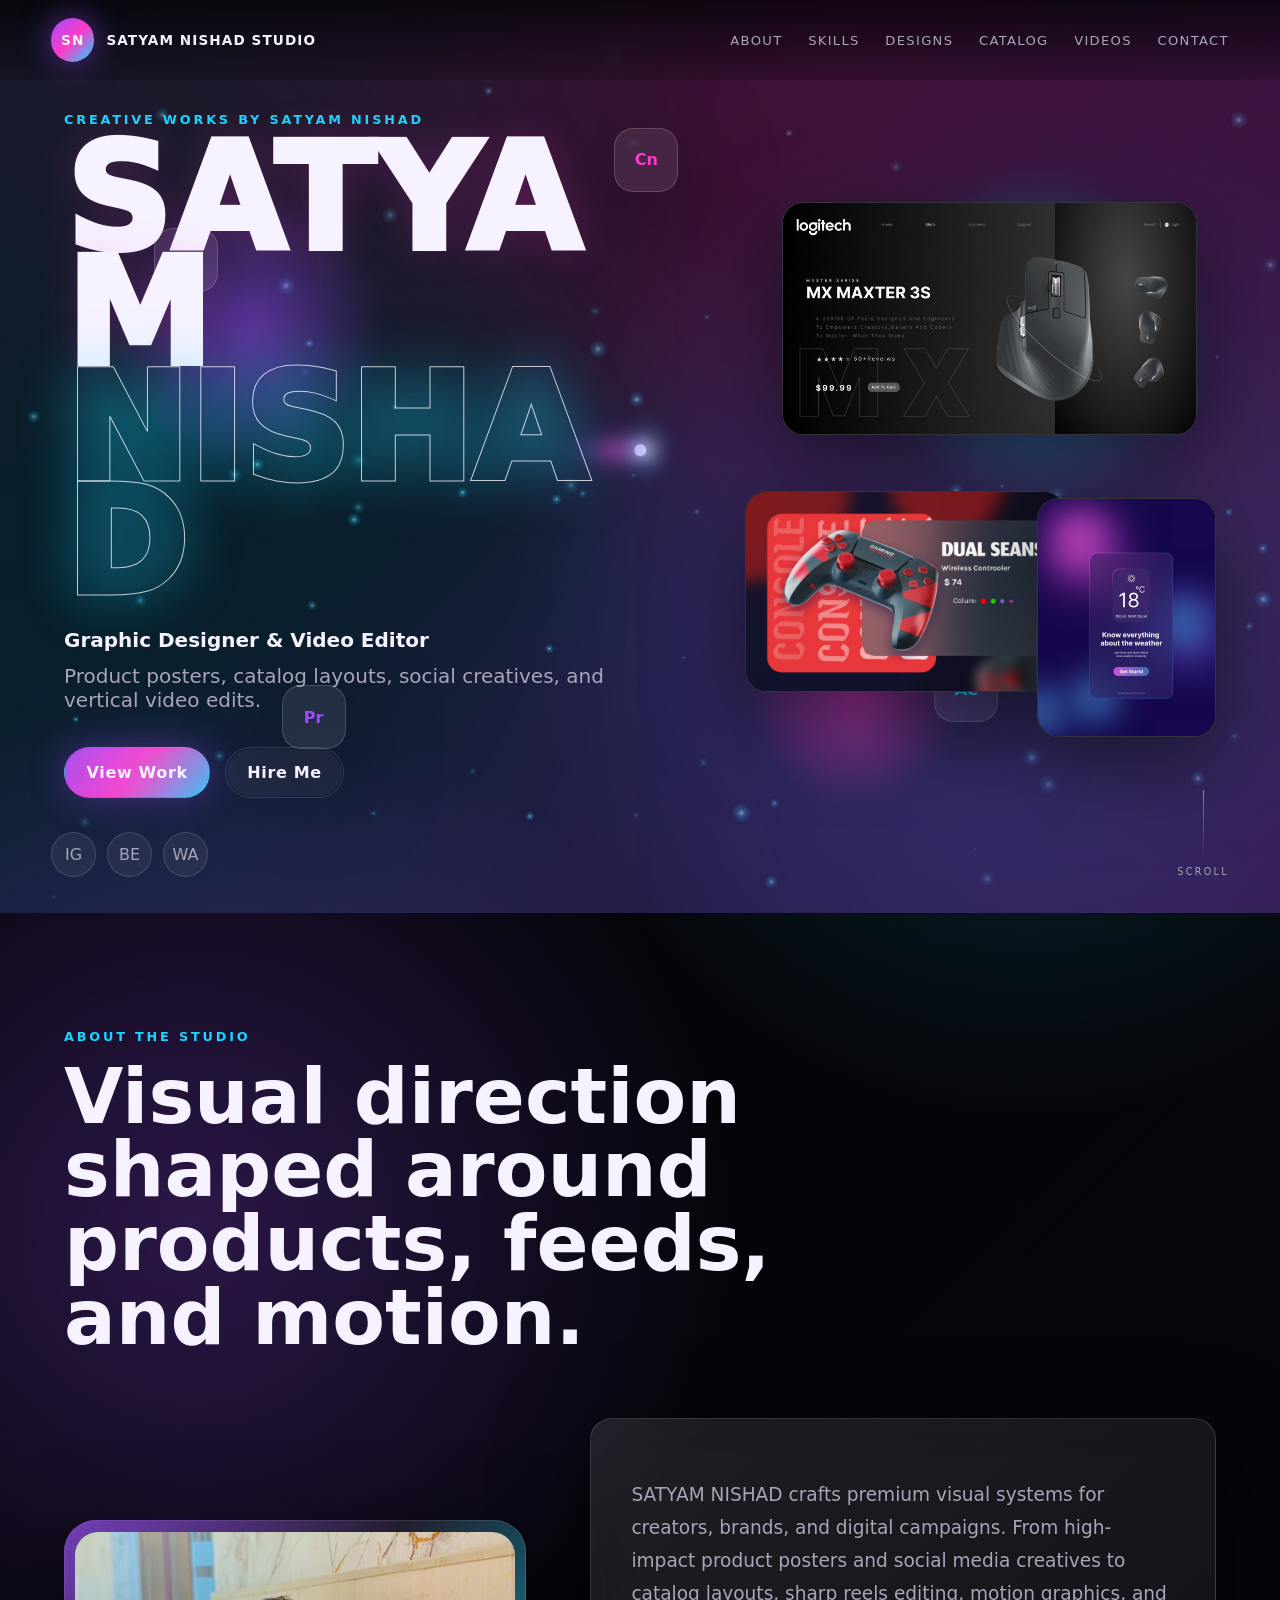
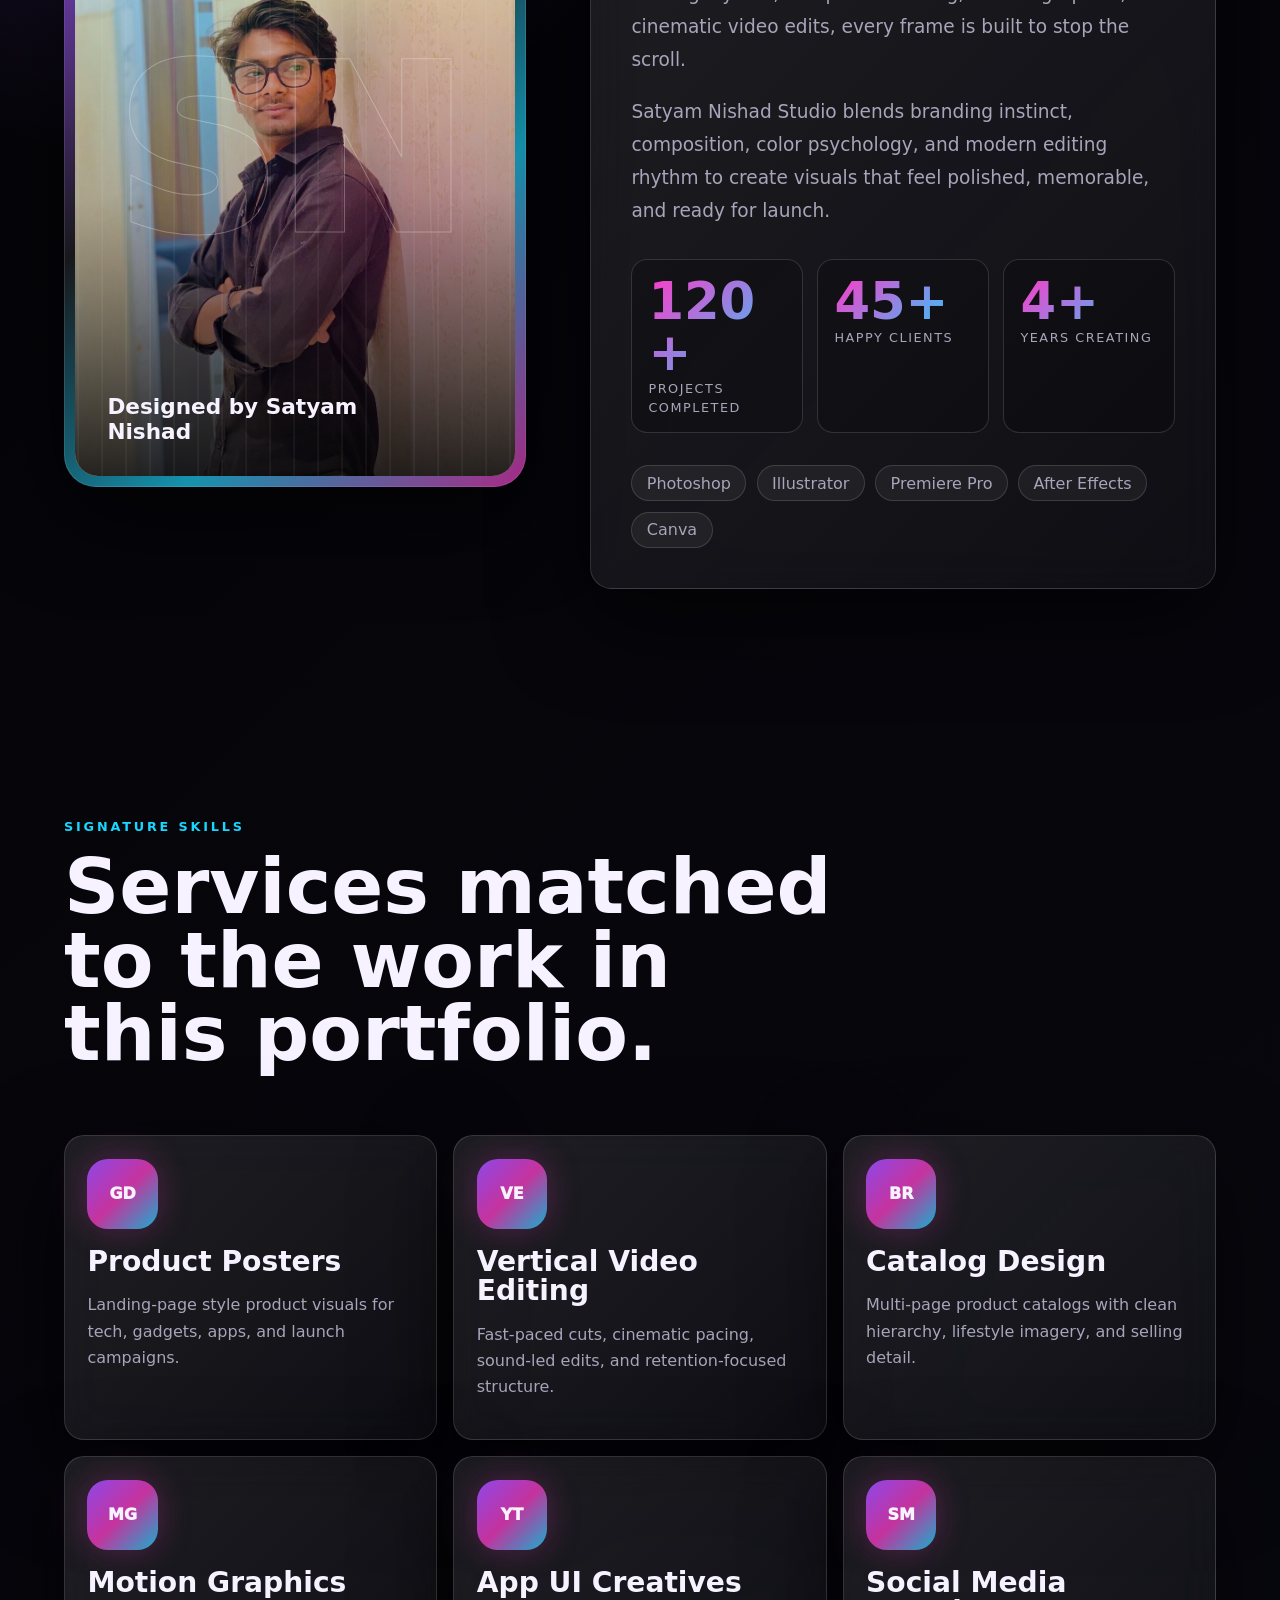
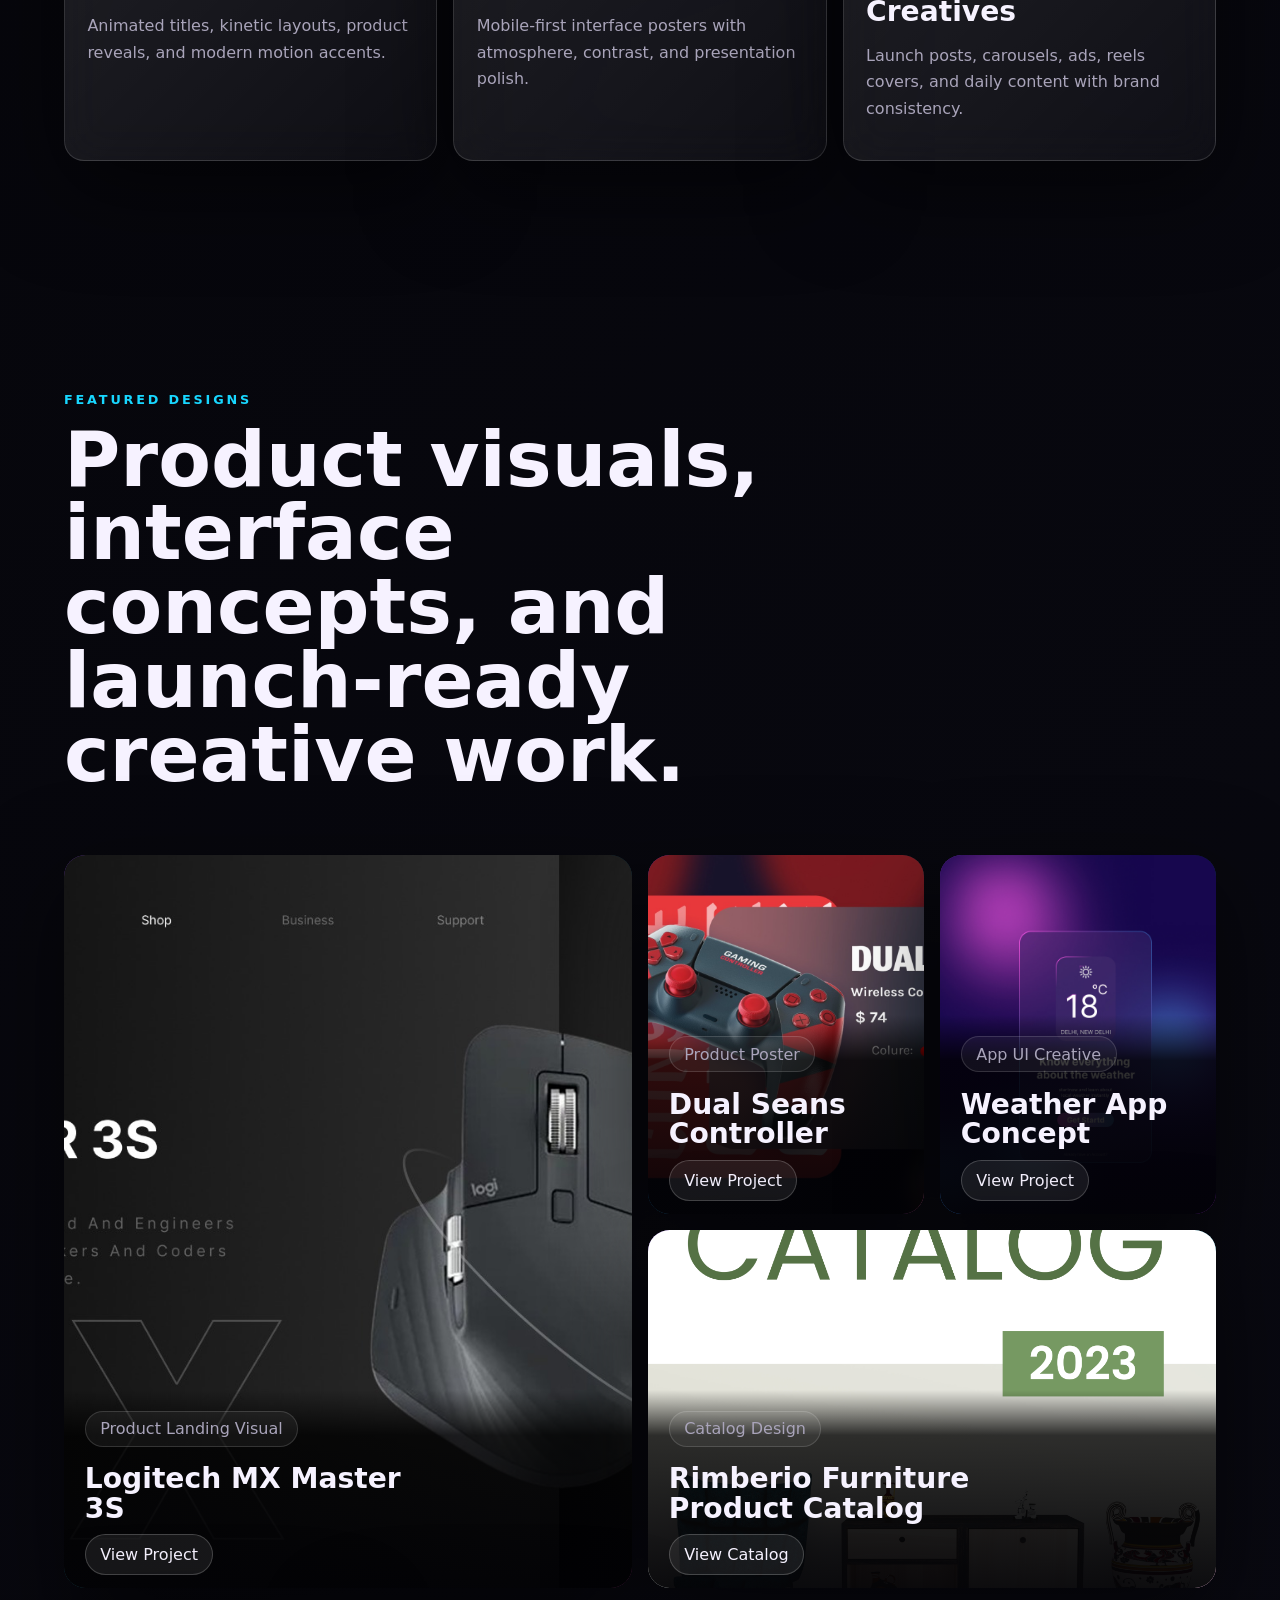
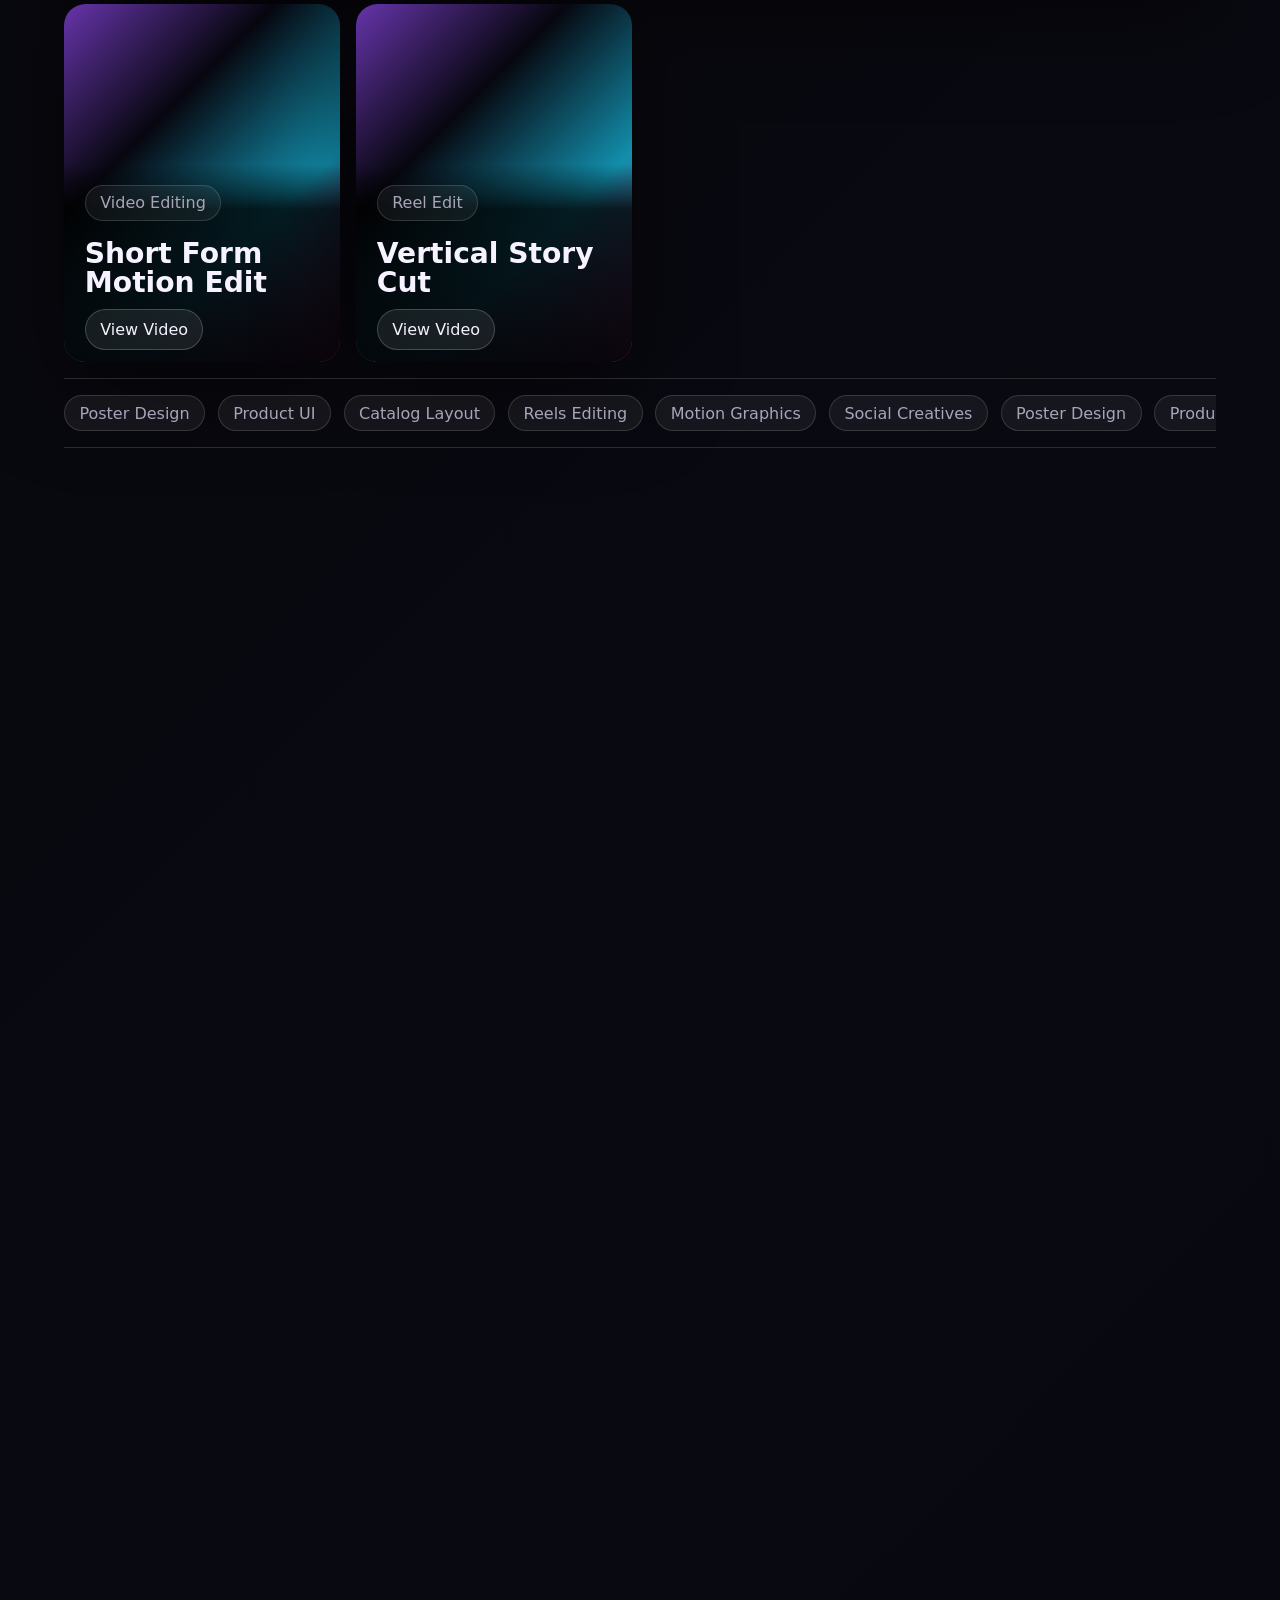
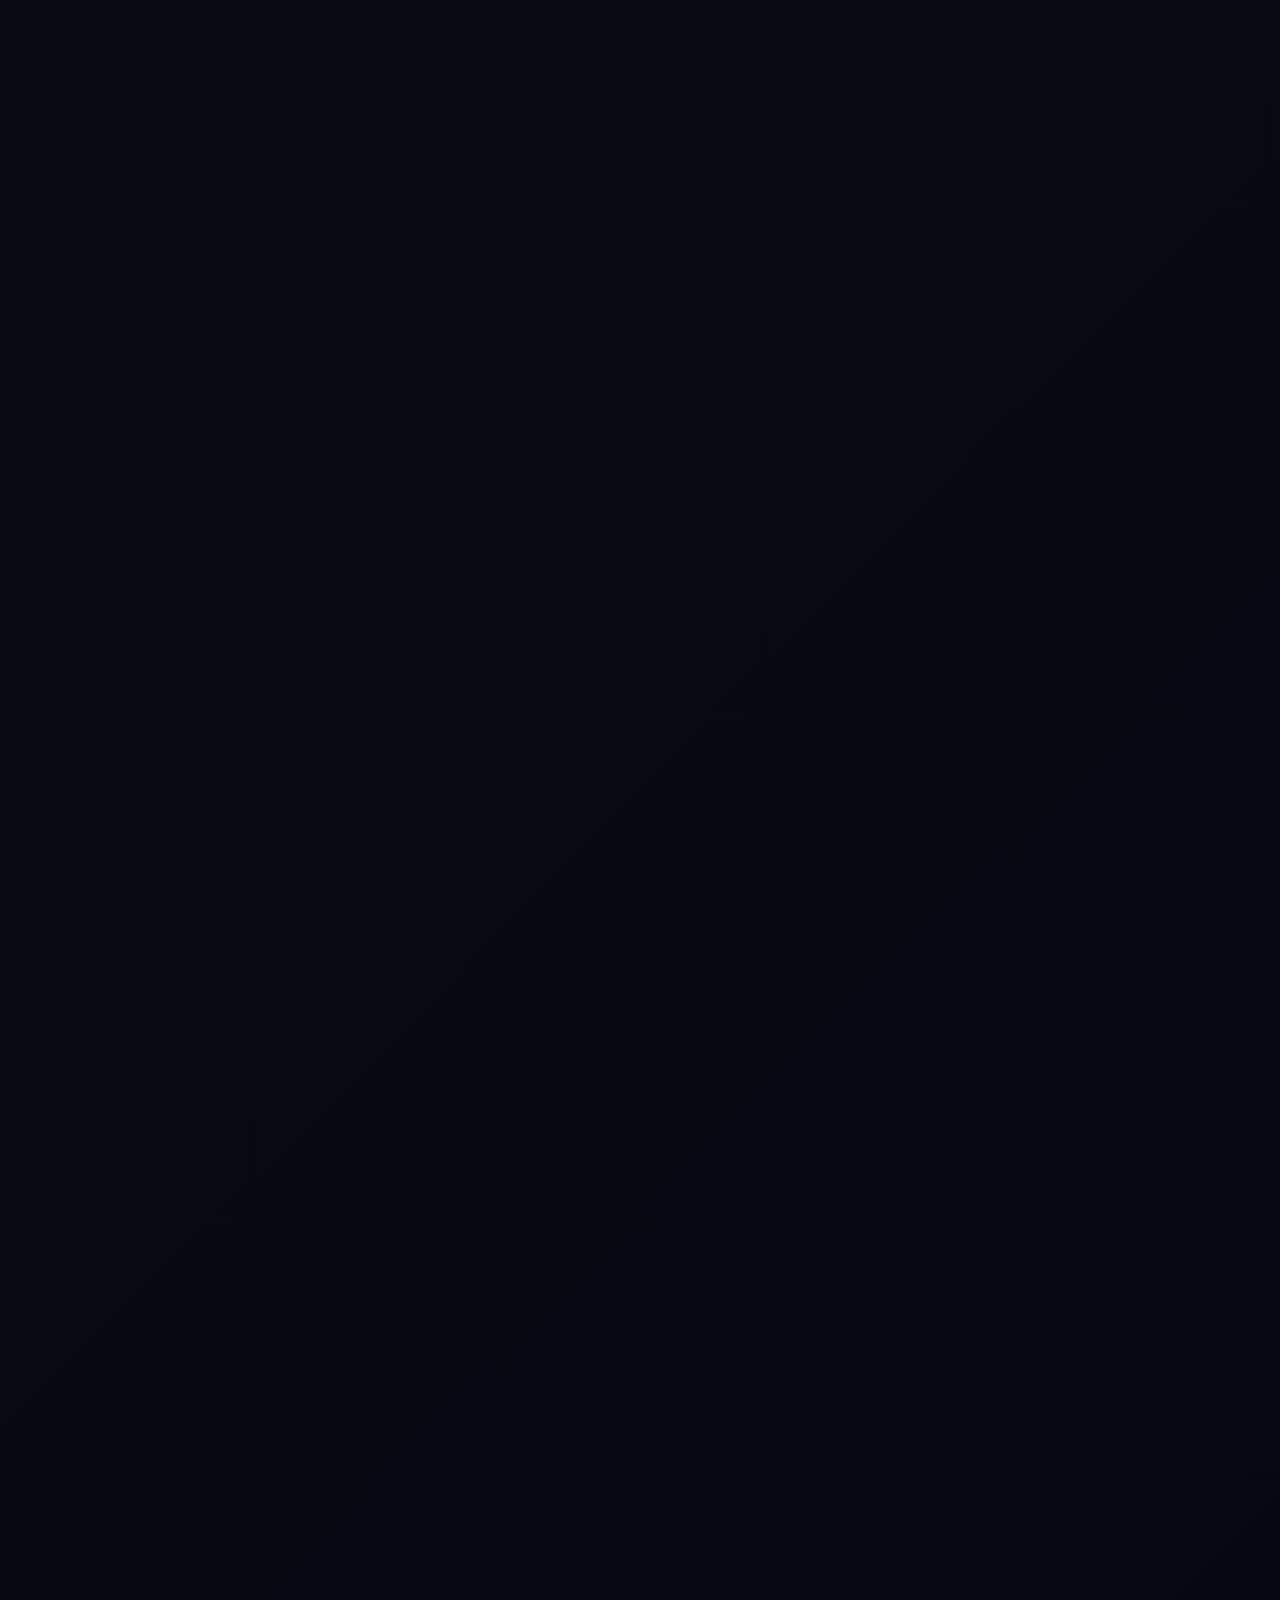
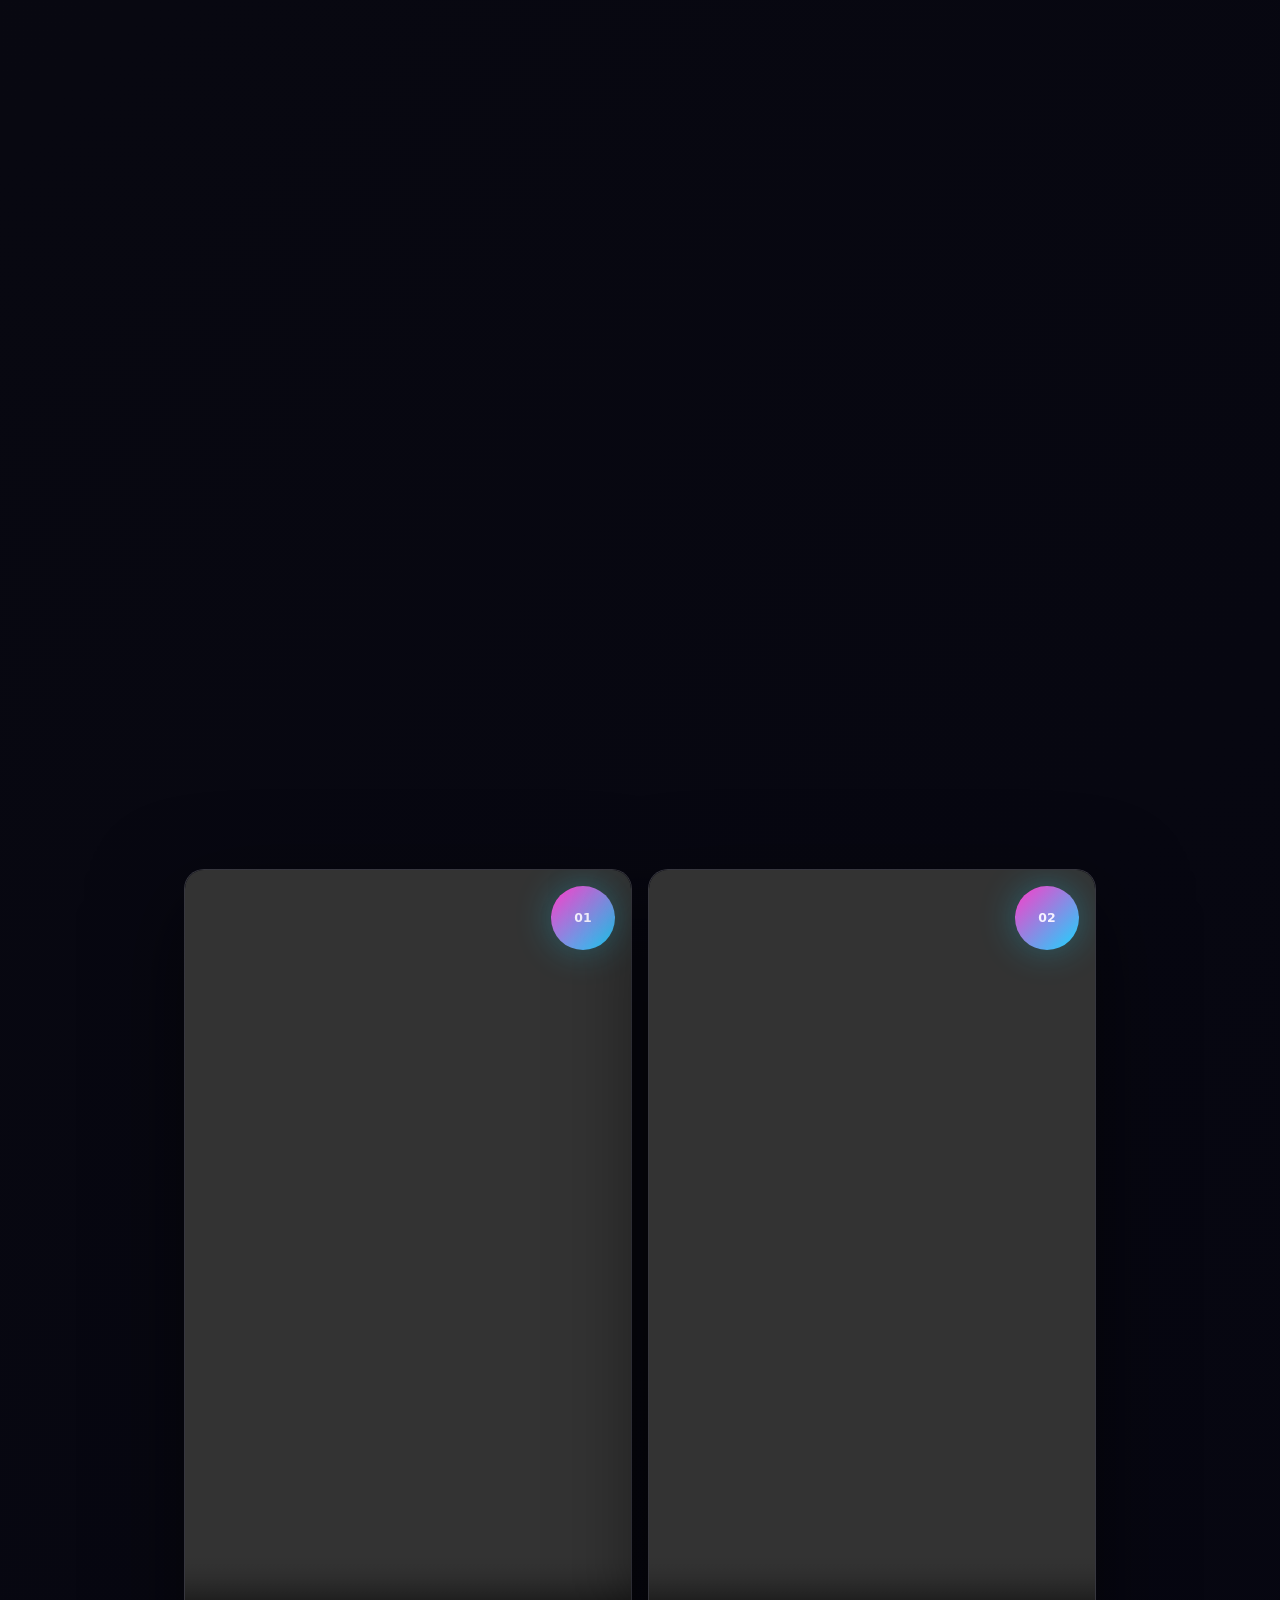
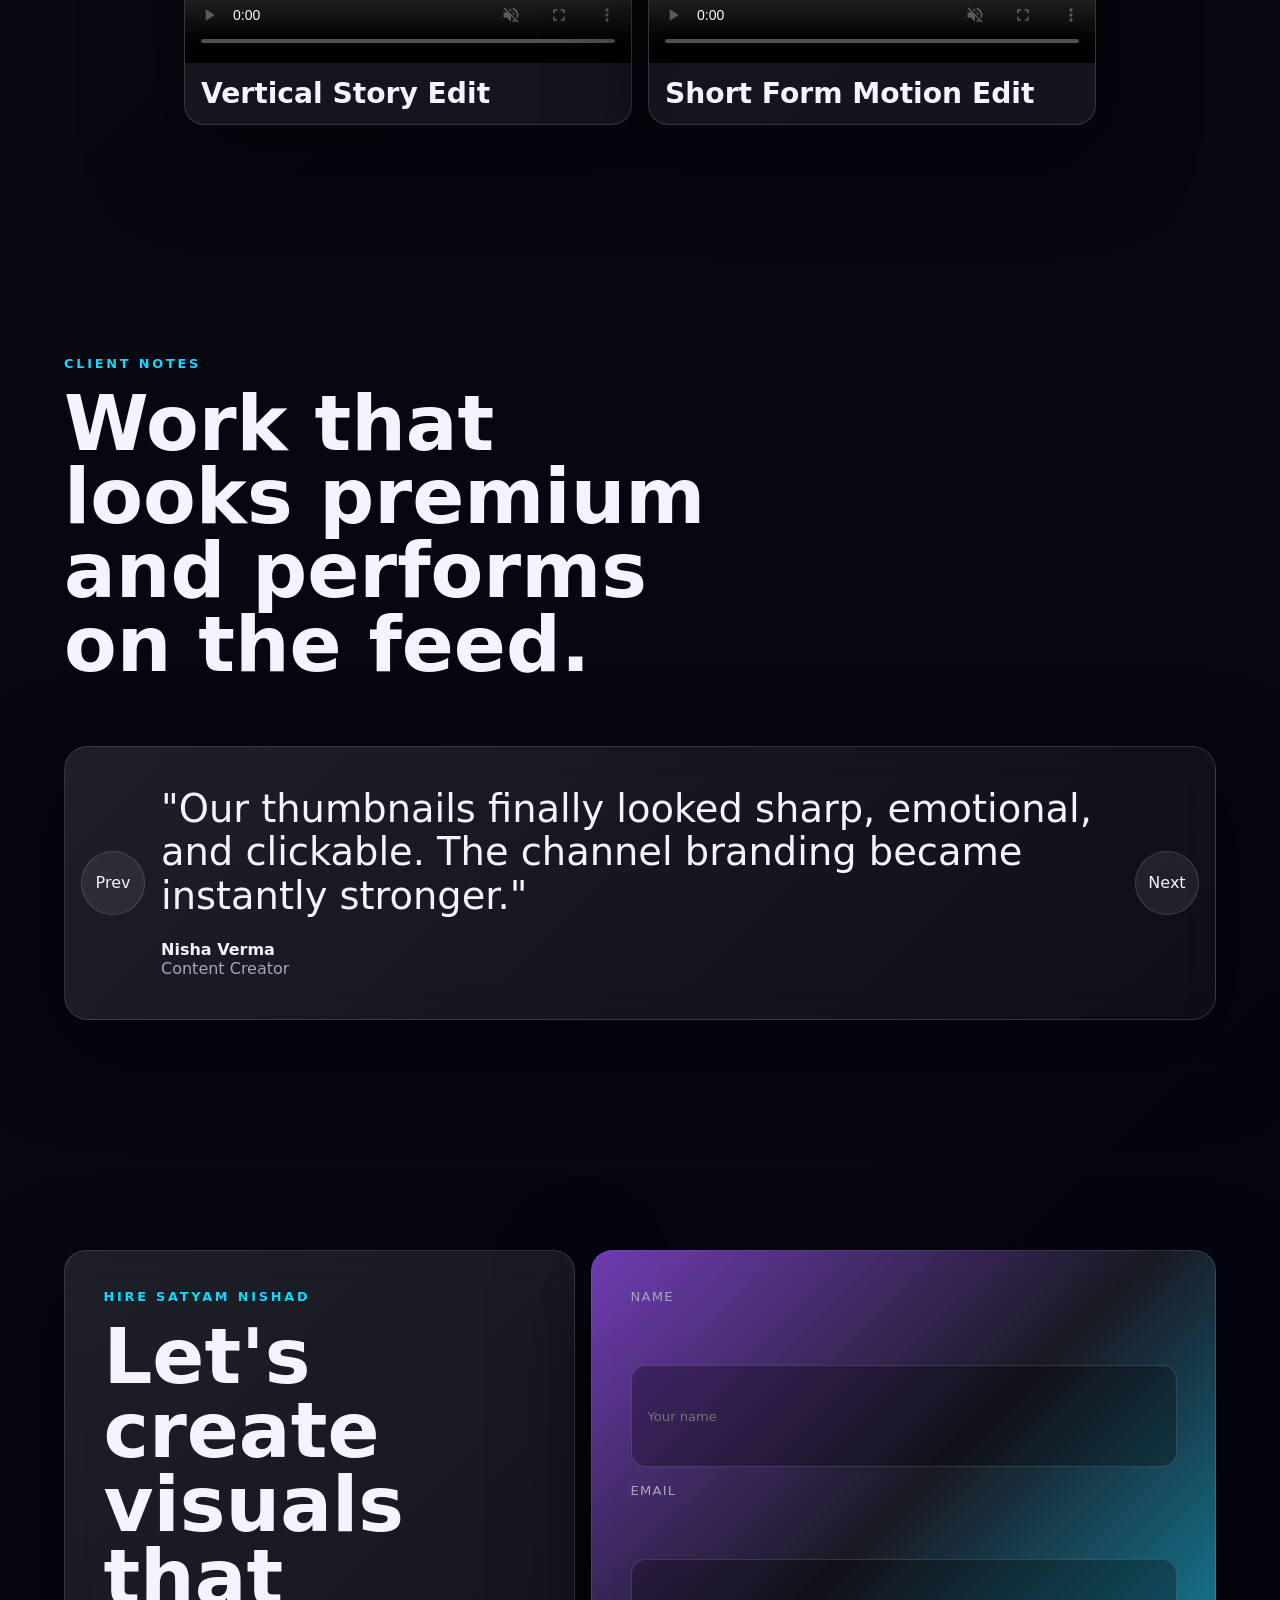
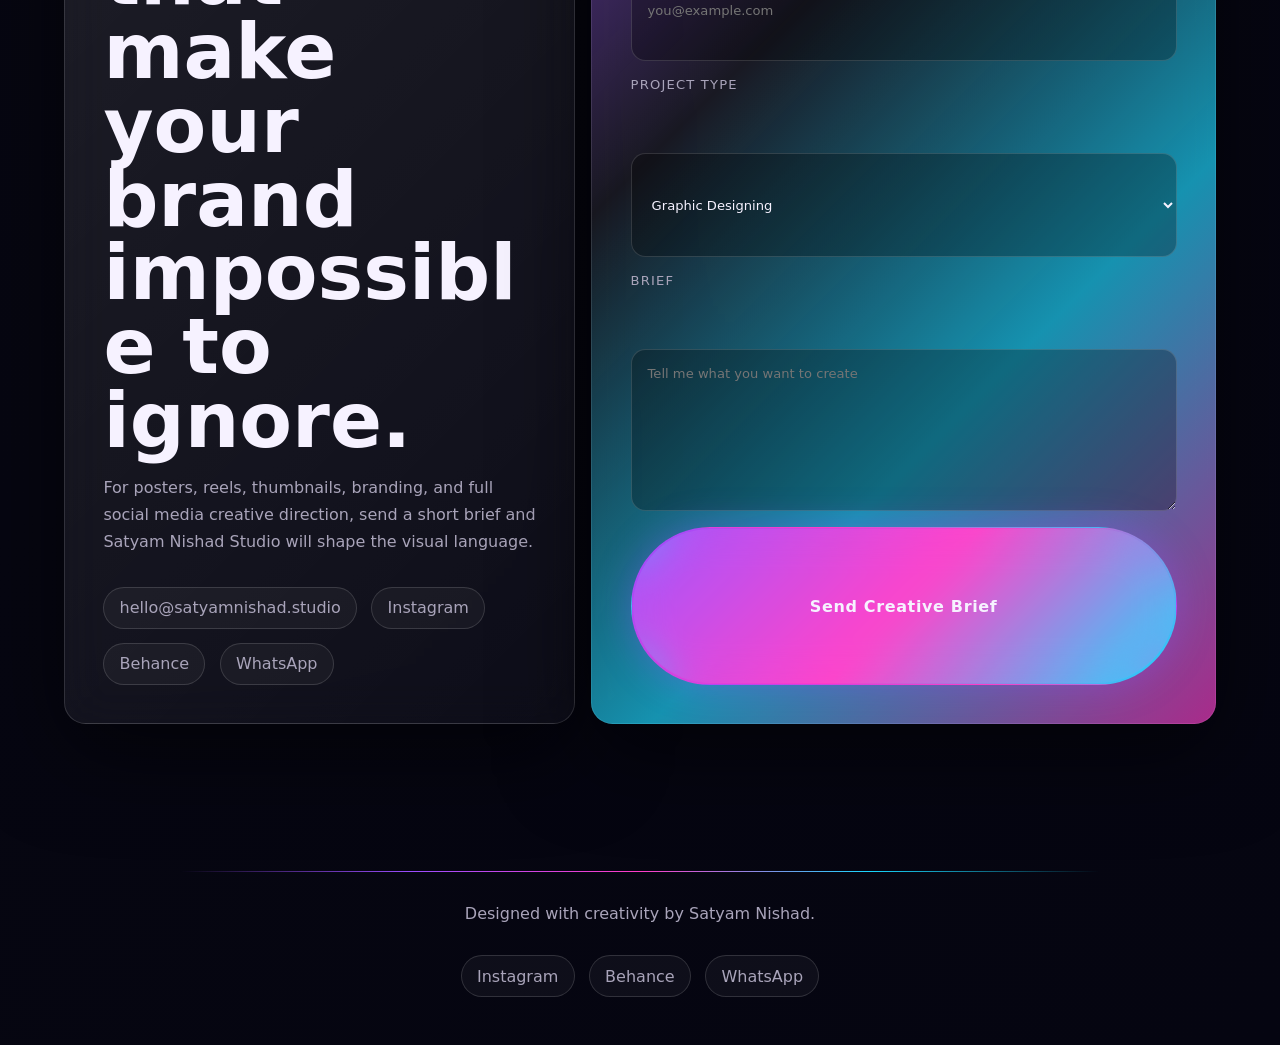
==== index.html @ 1d51daaf "initial commit" ====
<!DOCTYPE html>
<html lang="en">
<head>
  <meta charset="UTF-8">
  <meta name="viewport" content="width=device-width, initial-scale=1.0">
  <meta name="description" content="SATYAM NISHAD - Graphic Designer, Video Editor, and Social Media Creative.">
  <title>SATYAM NISHAD | Graphic Designer & Video Editor</title>
  <link rel="stylesheet" href="style.css">
</head>
<body>
  <div class="cursor-system" aria-hidden="true">
    <span class="cursor-core"></span>
    <span class="cursor-trail"></span>
    <span class="cursor-trail"></span>
    <span class="cursor-trail"></span>
    <span class="cursor-trail"></span>
    <span class="cursor-trail"></span>
  </div>
  <div class="noise" aria-hidden="true"></div>
  <canvas id="particle-canvas" aria-hidden="true"></canvas>

  <header class="site-header">
    <a class="brand magnetic" href="#hero" aria-label="Satyam Nishad Studio home">
      <span>SN</span>
      <strong>Satyam Nishad Studio</strong>
    </a>
    <button class="nav-toggle" type="button" aria-expanded="false" aria-label="Open navigation">
      <span></span>
      <span></span>
    </button>
    <nav class="site-nav" aria-label="Primary navigation">
      <a href="#about">About</a>
      <a href="#skills">Skills</a>
      <a href="#projects">Designs</a>
      <a href="#catalog">Catalog</a>
      <a href="#video">Videos</a>
      <a href="#contact">Contact</a>
    </nav>
  </header>

  <main>
    <section class="hero section" id="hero">
      <div class="hero-orbit" aria-hidden="true">
        <span class="orb orb-one"></span>
        <span class="orb orb-two"></span>
        <span class="orb orb-three"></span>
      </div>

      <div class="floating-tools" aria-hidden="true">
        <span class="tool-chip">Ps</span>
        <span class="tool-chip">Ai</span>
        <span class="tool-chip">Pr</span>
        <span class="tool-chip">Ae</span>
        <span class="tool-chip">Cn</span>
      </div>

      <div class="hero-content hero-layout">
        <div class="hero-copy">
          <p class="eyebrow reveal">Creative Works by Satyam Nishad</p>
          <h1 class="hero-title reveal">
            <span>SATYAM</span>
            <span>NISHAD</span>
          </h1>
          <div class="hero-subline reveal">
            <span>Graphic Designer & Video Editor</span>
            <span>Product posters, catalog layouts, social creatives, and vertical video edits.</span>
          </div>
          <div class="hero-actions reveal">
            <a class="btn btn-primary magnetic" href="#projects">View Work</a>
            <a class="btn btn-ghost magnetic" href="#contact">Hire Me</a>
          </div>
        </div>

        <div class="hero-media reveal" aria-label="Selected portfolio previews">
          <img class="hero-media-main" src="assets/logitech.jpeg" alt="Logitech MX Master product landing page design">
          <img class="hero-media-side" src="assets/gamingconsole.jpeg" alt="Gaming controller product poster design">
          <img class="hero-media-tall" src="assets/weather.jpeg" alt="Weather app interface poster design">
        </div>
      </div>

      <div class="hero-social reveal" aria-label="Social links">
        <a class="social-dot magnetic" href="https://instagram.com/" target="_blank" rel="noreferrer" aria-label="Instagram">IG</a>
        <a class="social-dot magnetic" href="https://behance.net/" target="_blank" rel="noreferrer" aria-label="Behance">BE</a>
        <a class="social-dot magnetic" href="https://wa.me/" target="_blank" rel="noreferrer" aria-label="WhatsApp">WA</a>
      </div>

      <a class="scroll-indicator" href="#about" aria-label="Scroll to about">
        <span></span>
        <small>Scroll</small>
      </a>
    </section>

    <section class="about section" id="about">
      <div class="section-heading reveal">
        <p class="eyebrow">About The Studio</p>
        <h2>Visual direction shaped around products, feeds, and motion.</h2>
      </div>

      <div class="about-grid">
        <div class="portrait-frame reveal tilt-card">
          <div class="portrait">
            <img class="portrait-image" src="assets/satyam.jpeg" alt="Portrait of Satyam Nishad">
            <div class="portrait-mark">SN</div>
            <div class="portrait-lines"></div>
            <p>Designed by Satyam Nishad</p>
          </div>
        </div>

        <div class="about-copy reveal">
          <p>
            SATYAM NISHAD crafts premium visual systems for creators, brands, and digital campaigns.
            From high-impact product posters and social media creatives to catalog layouts,
            sharp reels editing, motion graphics, and cinematic video edits, every frame is
            built to stop the scroll.
          </p>
          <p>
            Satyam Nishad Studio blends branding instinct, composition, color psychology, and
            modern editing rhythm to create visuals that feel polished, memorable, and ready for
            launch.
          </p>

          <div class="stats">
            <article>
              <strong data-count="120">0</strong>
              <span>Projects completed</span>
            </article>
            <article>
              <strong data-count="45">0</strong>
              <span>Happy clients</span>
            </article>
            <article>
              <strong data-count="4">0</strong>
              <span>Years creating</span>
            </article>
          </div>

          <div class="tool-stack" aria-label="Creative tools">
            <span>Photoshop</span>
            <span>Illustrator</span>
            <span>Premiere Pro</span>
            <span>After Effects</span>
            <span>Canva</span>
          </div>
        </div>
      </div>
    </section>

    <section class="skills section" id="skills">
      <div class="section-heading reveal">
        <p class="eyebrow">Signature Skills</p>
        <h2>Services matched to the work in this portfolio.</h2>
      </div>

      <div class="skill-grid">
        <article class="skill-card reveal tilt-card">
          <span class="skill-icon">GD</span>
          <h3>Product Posters</h3>
          <p>Landing-page style product visuals for tech, gadgets, apps, and launch campaigns.</p>
        </article>
        <article class="skill-card reveal tilt-card">
          <span class="skill-icon">VE</span>
          <h3>Vertical Video Editing</h3>
          <p>Fast-paced cuts, cinematic pacing, sound-led edits, and retention-focused structure.</p>
        </article>
        <article class="skill-card reveal tilt-card">
          <span class="skill-icon">BR</span>
          <h3>Catalog Design</h3>
          <p>Multi-page product catalogs with clean hierarchy, lifestyle imagery, and selling detail.</p>
        </article>
        <article class="skill-card reveal tilt-card">
          <span class="skill-icon">MG</span>
          <h3>Motion Graphics</h3>
          <p>Animated titles, kinetic layouts, product reveals, and modern motion accents.</p>
        </article>
        <article class="skill-card reveal tilt-card">
          <span class="skill-icon">YT</span>
          <h3>App UI Creatives</h3>
          <p>Mobile-first interface posters with atmosphere, contrast, and presentation polish.</p>
        </article>
        <article class="skill-card reveal tilt-card">
          <span class="skill-icon">SM</span>
          <h3>Social Media Creatives</h3>
          <p>Launch posts, carousels, ads, reels covers, and daily content with brand consistency.</p>
        </article>
      </div>
    </section>

    <section class="projects section" id="projects">
      <div class="section-heading reveal">
        <p class="eyebrow">Featured Designs</p>
        <h2>Product visuals, interface concepts, and launch-ready creative work.</h2>
      </div>

      <div class="project-grid">
        <article class="project-card large reveal">
          <img src="assets/logitech.jpeg" alt="Logitech MX Master product landing page design">
          <div class="project-overlay">
            <span>Product Landing Visual</span>
            <h3>Logitech MX Master 3S</h3>
            <a class="project-link magnetic" href="#contact">View Project</a>
          </div>
        </article>
        <article class="project-card reveal">
          <img src="assets/gamingconsole.jpeg" alt="Gaming controller product poster design">
          <div class="project-overlay">
            <span>Product Poster</span>
            <h3>Dual Seans Controller</h3>
            <a class="project-link magnetic" href="#contact">View Project</a>
          </div>
        </article>
        <article class="project-card reveal">
          <img src="assets/weather.jpeg" alt="Weather app UI creative">
          <div class="project-overlay">
            <span>App UI Creative</span>
            <h3>Weather App Concept</h3>
            <a class="project-link magnetic" href="#contact">View Project</a>
          </div>
        </article>
        <article class="project-card wide reveal">
          <img src="assets/Green and White Modern Furniture Product Catalog Booklet/1.png" alt="Furniture product catalog cover design">
          <div class="project-overlay">
            <span>Catalog Design</span>
            <h3>Rimberio Furniture Product Catalog</h3>
            <a class="project-link magnetic" href="#catalog">View Catalog</a>
          </div>
        </article>
        <article class="project-card reveal">
          <video src="assets/videos/WhatsApp Video 2026-06-27 at 12.50.24 PM.mp4" muted loop playsinline preload="metadata"></video>
          <div class="project-overlay">
            <span>Video Editing</span>
            <h3>Short Form Motion Edit</h3>
            <a class="project-link magnetic" href="#video">View Video</a>
          </div>
        </article>
        <article class="project-card reveal">
          <video src="assets/videos/WhatsApp Video 2026-06-27 at 12.28.39 PM.mp4" muted loop playsinline preload="metadata"></video>
          <div class="project-overlay">
            <span>Reel Edit</span>
            <h3>Vertical Story Cut</h3>
            <a class="project-link magnetic" href="#video">View Video</a>
          </div>
        </article>
      </div>

      <div class="horizontal-showcase reveal" aria-label="Creative categories">
        <div class="showcase-track">
          <span>Poster Design</span>
          <span>Product UI</span>
          <span>Catalog Layout</span>
          <span>Reels Editing</span>
          <span>Motion Graphics</span>
          <span>Social Creatives</span>
          <span>Poster Design</span>
          <span>Product UI</span>
          <span>Catalog Layout</span>
          <span>Reels Editing</span>
        </div>
      </div>
    </section>

    <section class="catalog section" id="catalog">
      <div class="section-heading reveal">
        <p class="eyebrow">Catalog Design</p>
        <h2>A complete product catalog arranged for browsing and selling.</h2>
      </div>

      <div class="catalog-feature reveal">
        <div class="catalog-cover">
          <img src="assets/Green and White Modern Furniture Product Catalog Booklet/1.png" alt="Rimberio furniture catalog cover">
        </div>
        <div class="catalog-copy">
          <p>
            The furniture catalog assets work best as a dedicated section because they show page
            hierarchy, product range, editorial spacing, and brand consistency across a full booklet.
          </p>
          <div class="catalog-points">
            <span>10-page booklet</span>
            <span>Furniture product layout</span>
            <span>Green and white brand system</span>
          </div>
          <a class="btn btn-ghost magnetic" href="#contact">Discuss Catalog Work</a>
        </div>
      </div>

      <div class="catalog-grid" aria-label="Furniture catalog page previews">
        <img class="reveal" src="assets/Green and White Modern Furniture Product Catalog Booklet/2.png" alt="Furniture catalog page 2">
        <img class="reveal" src="assets/Green and White Modern Furniture Product Catalog Booklet/3.png" alt="Furniture catalog page 3">
        <img class="reveal" src="assets/Green and White Modern Furniture Product Catalog Booklet/4.png" alt="Furniture catalog page 4">
        <img class="reveal" src="assets/Green and White Modern Furniture Product Catalog Booklet/5.png" alt="Furniture catalog page 5">
        <img class="reveal" src="assets/Green and White Modern Furniture Product Catalog Booklet/6.png" alt="Furniture catalog page 6">
        <img class="reveal" src="assets/Green and White Modern Furniture Product Catalog Booklet/7.png" alt="Furniture catalog page 7">
        <img class="reveal" src="assets/Green and White Modern Furniture Product Catalog Booklet/8.png" alt="Furniture catalog page 8">
        <img class="reveal" src="assets/Green and White Modern Furniture Product Catalog Booklet/9.png" alt="Furniture catalog page 9">
        <img class="reveal" src="assets/Green and White Modern Furniture Product Catalog Booklet/10.png" alt="Furniture catalog back page">
      </div>
    </section>

    <section class="video section" id="video">
      <div class="section-heading reveal">
        <p class="eyebrow">Video Showcase</p>
        <h2>Vertical edits placed where motion can do the selling.</h2>
      </div>

      <div class="video-grid reveal">
        <article class="video-card">
          <video controls muted playsinline preload="metadata" src="assets/videos/WhatsApp Video 2026-06-27 at 12.28.39 PM.mp4"></video>
          <span class="play">01</span>
          <h3>Vertical Story Edit</h3>
        </article>
        <article class="video-card">
          <video controls muted playsinline preload="metadata" src="assets/videos/WhatsApp Video 2026-06-27 at 12.50.24 PM.mp4"></video>
          <span class="play">02</span>
          <h3>Short Form Motion Edit</h3>
        </article>
      </div>
    </section>

    <section class="testimonials section" id="testimonials">
      <div class="section-heading reveal">
        <p class="eyebrow">Client Notes</p>
        <h2>Work that looks premium and performs on the feed.</h2>
      </div>

      <div class="testimonial-shell reveal">
        <button class="slider-btn prev" type="button" aria-label="Previous testimonial">Prev</button>
        <div class="testimonial-slider">
          <article class="testimonial active">
            <p>"Satyam gave our campaign a cinematic identity. The posters and reels looked premium from the first draft."</p>
            <strong>Aarav Mehta</strong>
            <span>Founder, Urban Launch</span>
          </article>
          <article class="testimonial">
            <p>"Our thumbnails finally looked sharp, emotional, and clickable. The channel branding became instantly stronger."</p>
            <strong>Nisha Verma</strong>
            <span>Content Creator</span>
          </article>
          <article class="testimonial">
            <p>"Satyam Nishad Studio understands social media pace. Clean edits, strong typography, and reliable delivery."</p>
            <strong>Rohan Singh</strong>
            <span>Marketing Lead</span>
          </article>
        </div>
        <button class="slider-btn next" type="button" aria-label="Next testimonial">Next</button>
      </div>
    </section>

    <section class="contact section" id="contact">
      <div class="contact-shell">
        <div class="contact-copy reveal">
          <p class="eyebrow">Hire Satyam Nishad</p>
          <h2>Let's create visuals that make your brand impossible to ignore.</h2>
          <p>For posters, reels, thumbnails, branding, and full social media creative direction, send a short brief and Satyam Nishad Studio will shape the visual language.</p>

          <div class="contact-links">
            <a href="mailto:hello@satyamnishad.studio">hello@satyamnishad.studio</a>
            <a href="https://instagram.com/" target="_blank" rel="noreferrer">Instagram</a>
            <a href="https://behance.net/" target="_blank" rel="noreferrer">Behance</a>
            <a class="whatsapp magnetic" href="https://wa.me/" target="_blank" rel="noreferrer">WhatsApp</a>
          </div>
        </div>

        <form class="contact-form reveal" action="mailto:hello@satyamnishad.studio" method="post" enctype="text/plain">
          <label>
            <span>Name</span>
            <input type="text" name="name" placeholder="Your name" required>
          </label>
          <label>
            <span>Email</span>
            <input type="email" name="email" placeholder="you@example.com" required>
          </label>
          <label>
            <span>Project Type</span>
            <select name="project">
              <option>Graphic Designing</option>
              <option>Video Editing</option>
              <option>Branding</option>
              <option>Reels Editing</option>
              <option>Thumbnail Design</option>
            </select>
          </label>
          <label>
            <span>Brief</span>
            <textarea name="brief" rows="5" placeholder="Tell me what you want to create"></textarea>
          </label>
          <button class="btn btn-primary magnetic" type="submit">Send Creative Brief</button>
        </form>
      </div>
    </section>
  </main>

  <footer class="site-footer">
    <div class="footer-line" aria-hidden="true"></div>
    <p>Designed with creativity by Satyam Nishad.</p>
    <div class="footer-social">
      <a href="https://instagram.com/" target="_blank" rel="noreferrer">Instagram</a>
      <a href="https://behance.net/" target="_blank" rel="noreferrer">Behance</a>
      <a href="https://wa.me/" target="_blank" rel="noreferrer">WhatsApp</a>
    </div>
  </footer>

  <script src="script.js"></script>
</body>
</html>
---- style.css ----
:root {
  --bg: #030306;
  --bg-soft: #0a0b12;
  --panel: rgba(255, 255, 255, 0.07);
  --panel-strong: rgba(255, 255, 255, 0.12);
  --text: #f6f2ff;
  --muted: #a9a4ba;
  --purple: #9b4dff;
  --blue: #18d7ff;
  --pink: #ff3bc8;
  --line: rgba(255, 255, 255, 0.14);
  --shadow: 0 28px 90px rgba(0, 0, 0, 0.55);
  --header-height: 5rem;
  --page-gutter: clamp(1rem, 5vw, 5rem);
}

* {
  box-sizing: border-box;
}

html {
  scroll-behavior: smooth;
  scroll-padding-top: calc(var(--header-height) + 1rem);
}

body {
  margin: 0;
  color: var(--text);
  background:
    radial-gradient(circle at 15% 10%, rgba(155, 77, 255, 0.26), transparent 34rem),
    radial-gradient(circle at 80% 5%, rgba(24, 215, 255, 0.18), transparent 32rem),
    linear-gradient(135deg, #030306 0%, #090911 47%, #050511 100%);
  font-family: Inter, ui-sans-serif, system-ui, -apple-system, BlinkMacSystemFont, "Segoe UI", sans-serif;
  overflow-x: hidden;
  min-width: 320px;
  -webkit-font-smoothing: antialiased;
  text-rendering: optimizeLegibility;
}

body.nav-open {
  overflow: hidden;
}

a {
  color: inherit;
  text-decoration: none;
}

h1,
h2,
h3,
p,
a,
span,
strong {
  overflow-wrap: anywhere;
}

img {
  display: block;
  max-width: 100%;
}

video {
  max-width: 100%;
}

button,
input,
select,
textarea {
  font: inherit;
}

.noise {
  position: fixed;
  inset: 0;
  pointer-events: none;
  z-index: 3;
  opacity: 0.09;
  background-image:
    linear-gradient(90deg, rgba(255,255,255,0.08) 1px, transparent 1px),
    linear-gradient(rgba(255,255,255,0.08) 1px, transparent 1px);
  background-size: 38px 38px;
  mask-image: radial-gradient(circle at center, black, transparent 74%);
}

#particle-canvas {
  position: fixed;
  inset: 0;
  z-index: 1;
  pointer-events: none;
}

.cursor-system {
  position: fixed;
  inset: 0;
  pointer-events: none;
  z-index: 4;
  mix-blend-mode: screen;
}

.cursor-core,
.cursor-trail {
  position: fixed;
  left: 0;
  top: 0;
  border-radius: 999px;
  pointer-events: none;
  transform: translate3d(-50%, -50%, 0);
  will-change: transform, opacity;
}

.cursor-core {
  width: 0.72rem;
  height: 0.72rem;
  background: #fff;
  box-shadow:
    0 0 14px rgba(255, 255, 255, 0.95),
    0 0 34px rgba(24, 215, 255, 0.78),
    0 0 56px rgba(255, 59, 200, 0.62);
}

.cursor-trail {
  width: 4.8rem;
  height: 1rem;
  opacity: 0;
  background: linear-gradient(90deg, transparent, rgba(155, 77, 255, 0.2), rgba(255, 59, 200, 0.72), rgba(24, 215, 255, 0.92));
  filter: blur(5px);
  transform-origin: 88% 50%;
}

.cursor-trail::after {
  content: "";
  position: absolute;
  right: -0.25rem;
  top: 50%;
  width: 1rem;
  height: 1rem;
  border-radius: 50%;
  transform: translateY(-50%);
  background: rgba(255, 255, 255, 0.92);
  box-shadow: 0 0 28px rgba(24, 215, 255, 0.8);
}

.cursor-system.is-moving .cursor-trail {
  opacity: 0.82;
}

.cursor-trail:nth-child(3) {
  width: 6.2rem;
  opacity: 0.58;
  filter: blur(8px);
}

.cursor-trail:nth-child(4) {
  width: 7.6rem;
  opacity: 0.42;
  filter: blur(12px);
}

.cursor-trail:nth-child(5) {
  width: 9rem;
  opacity: 0.28;
  filter: blur(16px);
}

.cursor-trail:nth-child(6) {
  width: 10.5rem;
  opacity: 0.2;
  filter: blur(20px);
}

.site-header {
  position: fixed;
  top: 0;
  left: 0;
  right: 0;
  z-index: 20;
  display: flex;
  align-items: center;
  justify-content: space-between;
  min-height: var(--header-height);
  padding: 0.85rem clamp(1rem, 4vw, 4.5rem);
  background: linear-gradient(180deg, rgba(3, 3, 6, 0.78), rgba(3, 3, 6, 0.18));
  backdrop-filter: blur(18px);
}

.brand {
  display: inline-flex;
  align-items: center;
  gap: 0.75rem;
  font-size: 0.85rem;
  letter-spacing: 0.08em;
  text-transform: uppercase;
  min-width: 0;
}

.brand span {
  flex: 0 0 auto;
  display: grid;
  place-items: center;
  width: 2.7rem;
  height: 2.7rem;
  border-radius: 50%;
  background: linear-gradient(135deg, var(--purple), var(--pink), var(--blue));
  box-shadow: 0 0 32px rgba(155, 77, 255, 0.55);
  font-weight: 900;
}

.brand strong {
  overflow: hidden;
  text-overflow: ellipsis;
  white-space: nowrap;
}

.site-nav {
  display: flex;
  align-items: center;
  gap: clamp(1rem, 2vw, 2.5rem);
  color: var(--muted);
  font-size: 0.82rem;
  letter-spacing: 0.1em;
  text-transform: uppercase;
}

.site-nav a {
  position: relative;
  transition: color 0.25s ease;
}

.site-nav a::after {
  content: "";
  position: absolute;
  left: 0;
  right: 0;
  bottom: -0.45rem;
  height: 1px;
  transform: scaleX(0);
  transform-origin: left;
  background: linear-gradient(90deg, var(--pink), var(--blue));
  transition: transform 0.25s ease;
}

.site-nav a:hover {
  color: var(--text);
}

.site-nav a:hover::after {
  transform: scaleX(1);
}

.nav-toggle {
  display: none;
}

.section {
  position: relative;
  z-index: 5;
  padding: clamp(4.5rem, 9vw, 9rem) var(--page-gutter);
  scroll-margin-top: calc(var(--header-height) + 1rem);
}

.hero {
  min-height: 100svh;
  display: grid;
  place-items: center;
  overflow: hidden;
  padding-top: calc(var(--header-height) + 2rem);
}

.hero::before {
  content: "";
  position: absolute;
  inset: -25%;
  z-index: -1;
  background:
    conic-gradient(from 140deg at 50% 50%, rgba(155,77,255,0.42), rgba(24,215,255,0.18), rgba(255,59,200,0.32), rgba(155,77,255,0.42));
  filter: blur(80px);
  opacity: 0.75;
  animation: rotateAura 14s linear infinite;
}

.hero-content {
  width: min(1180px, 100%);
  text-align: center;
}

.hero-layout {
  display: grid;
  grid-template-columns: minmax(0, 1.02fr) minmax(18rem, 0.78fr);
  align-items: center;
  gap: clamp(2rem, 5vw, 4.5rem);
  text-align: left;
}

.hero-copy {
  min-width: 0;
}

.hero-layout .hero-subline,
.hero-layout .hero-actions {
  justify-content: flex-start;
  margin-inline: 0;
}

.hero-media {
  position: relative;
  min-height: clamp(24rem, 44vw, 40rem);
  min-width: 0;
}

.hero-media img {
  position: absolute;
  border: 1px solid rgba(255,255,255,0.18);
  border-radius: 1.35rem;
  object-fit: cover;
  box-shadow: var(--shadow);
  background: #070710;
}

.hero-media-main {
  inset: 5% 0 auto 8%;
  width: 88%;
  aspect-ratio: 16 / 9;
  z-index: 2;
}

.hero-media-side {
  left: 0;
  bottom: 8%;
  width: 68%;
  aspect-ratio: 16 / 10;
  z-index: 3;
}

.hero-media-tall {
  right: 0;
  bottom: 0;
  width: 38%;
  aspect-ratio: 3 / 4;
  z-index: 4;
  object-position: center;
}

.eyebrow {
  margin: 0 0 1rem;
  color: var(--blue);
  font-size: 0.8rem;
  font-weight: 800;
  letter-spacing: 0.22em;
  text-transform: uppercase;
}

.hero-title {
  margin: 0;
  font-size: clamp(3.3rem, 11.5vw, 11rem);
  line-height: 0.78;
  letter-spacing: 0;
  text-transform: uppercase;
  font-weight: 950;
}

.hero-title span {
  display: block;
  text-shadow: 0 0 40px rgba(255, 59, 200, 0.18);
}

.hero-title span:last-child {
  color: transparent;
  -webkit-text-stroke: 1px rgba(246, 242, 255, 0.8);
  text-shadow: 0 0 56px rgba(24, 215, 255, 0.38);
}

.hero-subline {
  display: flex;
  justify-content: center;
  flex-wrap: wrap;
  gap: 0.75rem 1.25rem;
  max-width: 780px;
  margin: 1.6rem auto 0;
  color: var(--muted);
  font-size: clamp(1rem, 2vw, 1.25rem);
}

.hero-subline span:first-child {
  color: var(--text);
  font-weight: 700;
}

.hero-actions,
.footer-social,
.contact-links {
  display: flex;
  align-items: center;
  justify-content: center;
  flex-wrap: wrap;
  gap: 0.9rem;
}

.hero-actions {
  margin-top: 2.2rem;
}

.btn {
  position: relative;
  display: inline-flex;
  align-items: center;
  justify-content: center;
  min-height: 3.2rem;
  padding: 0 1.35rem;
  border: 1px solid var(--line);
  border-radius: 999px;
  overflow: hidden;
  color: var(--text);
  font-weight: 850;
  letter-spacing: 0.04em;
  isolation: isolate;
  transition: transform 0.28s ease, border-color 0.28s ease, box-shadow 0.28s ease;
}

.btn::before {
  content: "";
  position: absolute;
  inset: 1px;
  z-index: -1;
  border-radius: inherit;
  background: rgba(255, 255, 255, 0.05);
  backdrop-filter: blur(18px);
}

.btn-primary {
  border-color: transparent;
  box-shadow: 0 0 36px rgba(155, 77, 255, 0.35);
  background: linear-gradient(135deg, var(--purple), var(--pink), var(--blue));
}

.btn-ghost:hover,
.btn-primary:hover {
  transform: translateY(-3px);
  box-shadow: 0 0 48px rgba(24, 215, 255, 0.32);
}

.hero-social {
  position: absolute;
  left: clamp(1rem, 4vw, 4.5rem);
  bottom: 2.3rem;
  display: flex;
  gap: 0.7rem;
}

.social-dot {
  display: grid;
  place-items: center;
  width: 2.8rem;
  height: 2.8rem;
  border: 1px solid var(--line);
  border-radius: 50%;
  color: var(--muted);
  background: rgba(255,255,255,0.06);
  backdrop-filter: blur(16px);
  transition: color 0.25s ease, border-color 0.25s ease, box-shadow 0.25s ease;
}

.social-dot:hover {
  color: var(--text);
  border-color: rgba(24, 215, 255, 0.7);
  box-shadow: 0 0 34px rgba(24, 215, 255, 0.24);
}

.scroll-indicator {
  position: absolute;
  right: clamp(1rem, 4vw, 4.5rem);
  bottom: 2.3rem;
  display: grid;
  justify-items: center;
  gap: 0.55rem;
  color: var(--muted);
  font-size: 0.72rem;
  text-transform: uppercase;
  letter-spacing: 0.2em;
}

.scroll-indicator span {
  width: 1px;
  height: 4.2rem;
  background: linear-gradient(var(--pink), transparent);
  animation: scrollPulse 1.8s ease-in-out infinite;
}

.floating-tools {
  position: absolute;
  inset: 0;
  pointer-events: none;
}

.tool-chip {
  position: absolute;
  display: grid;
  place-items: center;
  width: 4rem;
  height: 4rem;
  border: 1px solid rgba(255,255,255,0.16);
  border-radius: 1.2rem;
  background: rgba(255,255,255,0.08);
  backdrop-filter: blur(18px);
  color: var(--text);
  font-weight: 900;
  box-shadow: var(--shadow);
  animation: floatY 6s ease-in-out infinite;
}

.tool-chip:nth-child(1) { left: 12%; top: 25%; color: var(--blue); }
.tool-chip:nth-child(2) { right: 14%; top: 28%; color: var(--pink); animation-delay: -1s; }
.tool-chip:nth-child(3) { left: 22%; bottom: 18%; color: var(--purple); animation-delay: -2s; }
.tool-chip:nth-child(4) { right: 22%; bottom: 21%; color: var(--blue); animation-delay: -3s; }
.tool-chip:nth-child(5) { left: 48%; top: 14%; color: var(--pink); animation-delay: -4s; }

.orb {
  position: absolute;
  border-radius: 50%;
  filter: blur(10px);
  opacity: 0.58;
}

.orb-one {
  width: 18rem;
  height: 18rem;
  left: 8%;
  top: 20%;
  background: radial-gradient(circle, var(--purple), transparent 68%);
}

.orb-two {
  width: 22rem;
  height: 22rem;
  right: 5%;
  top: 18%;
  background: radial-gradient(circle, var(--blue), transparent 68%);
}

.orb-three {
  width: 14rem;
  height: 14rem;
  left: 58%;
  bottom: 12%;
  background: radial-gradient(circle, var(--pink), transparent 68%);
}

.section-heading {
  width: min(820px, 100%);
  margin-bottom: clamp(2rem, 5vw, 4rem);
}

.about-grid,
.skill-grid,
.project-grid,
.catalog-feature,
.catalog-grid,
.video-grid,
.testimonial-shell,
.contact-shell {
  width: min(1180px, 100%);
  margin-inline: auto;
}

.section-heading h2,
.contact-copy h2 {
  margin: 0;
  font-size: clamp(2.15rem, 6vw, 5.7rem);
  line-height: 0.96;
  letter-spacing: 0;
  text-wrap: balance;
}

.about-grid {
  display: grid;
  grid-template-columns: 0.85fr 1.15fr;
  align-items: center;
  gap: clamp(1.5rem, 5vw, 5rem);
}

.portrait-frame,
.about-copy,
.skill-card,
.service-card,
.testimonial-shell,
.contact-form,
.contact-copy {
  border: 1px solid var(--line);
  background: linear-gradient(135deg, rgba(255,255,255,0.1), rgba(255,255,255,0.035));
  backdrop-filter: blur(22px);
  box-shadow: var(--shadow);
}

.portrait-frame {
  position: relative;
  padding: 0.65rem;
  border-radius: 2rem;
}

.portrait-frame::before,
.project-card::before,
.contact-form::before {
  content: "";
  position: absolute;
  inset: -1px;
  z-index: -1;
  border-radius: inherit;
  background: linear-gradient(135deg, var(--purple), transparent, var(--blue), var(--pink));
  opacity: 0.65;
}

.portrait {
  position: relative;
  min-height: 34rem;
  border-radius: 1.45rem;
  display: grid;
  align-content: end;
  padding: 2rem;
  overflow: hidden;
  background:
    linear-gradient(160deg, rgba(24,215,255,0.18), transparent 35%),
    linear-gradient(25deg, rgba(255,59,200,0.36), transparent 42%),
    radial-gradient(circle at 52% 32%, rgba(255,255,255,0.22), transparent 13rem),
    #080812;
}

.portrait-image {
  position: absolute;
  inset: 0;
  width: 100%;
  height: 100%;
  object-fit: cover;
  object-position: center top;
  z-index: 0;
  filter: saturate(1.08) contrast(1.06);
}

.portrait::after {
  content: "";
  position: absolute;
  inset: 0;
  z-index: 1;
  background:
    linear-gradient(180deg, rgba(3, 3, 6, 0.08), rgba(3, 3, 6, 0.28) 48%, rgba(3, 3, 6, 0.86)),
    radial-gradient(circle at 20% 15%, rgba(24, 215, 255, 0.18), transparent 16rem),
    radial-gradient(circle at 78% 58%, rgba(255, 59, 200, 0.22), transparent 17rem);
  pointer-events: none;
}

.portrait-mark {
  position: absolute;
  z-index: 2;
  inset: 17% 12% auto auto;
  font-size: clamp(6rem, 18vw, 14rem);
  font-weight: 950;
  color: transparent;
  -webkit-text-stroke: 1px rgba(255,255,255,0.28);
}

.portrait-lines {
  position: absolute;
  z-index: 2;
  inset: 0;
  background-image: repeating-linear-gradient(90deg, transparent 0 18px, rgba(255,255,255,0.05) 19px 20px);
  transform: skewY(-8deg) scale(1.2);
  pointer-events: none;
}

.portrait p {
  position: relative;
  z-index: 3;
  margin: 0;
  max-width: 16rem;
  color: var(--text);
  font-size: 1.35rem;
  font-weight: 800;
}

.about-copy {
  border-radius: 1.35rem;
  padding: clamp(1.3rem, 4vw, 2.5rem);
}

.about-copy p {
  color: var(--muted);
  font-size: clamp(1rem, 1.6vw, 1.16rem);
  line-height: 1.78;
}

.stats {
  display: grid;
  grid-template-columns: repeat(3, 1fr);
  gap: 0.9rem;
  margin: 2rem 0;
}

.stats article {
  min-height: 8rem;
  padding: 1rem;
  border: 1px solid var(--line);
  border-radius: 1rem;
  background: rgba(0,0,0,0.18);
}

.stats strong {
  display: block;
  font-size: clamp(2rem, 4vw, 3.5rem);
  line-height: 1;
  background: linear-gradient(135deg, var(--pink), var(--blue));
  -webkit-background-clip: text;
  background-clip: text;
  color: transparent;
}

.stats span,
.service-card span {
  color: var(--muted);
  font-size: 0.8rem;
  text-transform: uppercase;
  letter-spacing: 0.12em;
}

.tool-stack {
  display: flex;
  flex-wrap: wrap;
  gap: 0.65rem;
}

.tool-stack span,
.project-overlay span,
.showcase-track span {
  display: inline-flex;
  align-items: center;
  min-height: 2.25rem;
  padding: 0 0.9rem;
  border: 1px solid var(--line);
  border-radius: 999px;
  color: var(--muted);
  background: rgba(255,255,255,0.055);
}

.skill-grid,
.service-grid {
  display: grid;
  grid-template-columns: repeat(3, minmax(0, 1fr));
  gap: 1rem;
}

.skill-card,
.service-card {
  min-height: 18rem;
  padding: 1.4rem;
  border-radius: 1.25rem;
  transition: transform 0.2s ease, border-color 0.25s ease, box-shadow 0.25s ease;
}

.skill-card:hover,
.service-card:hover {
  border-color: rgba(255,255,255,0.35);
  box-shadow: 0 0 60px rgba(155, 77, 255, 0.24);
}

.skill-icon {
  display: grid;
  place-items: center;
  width: 4.4rem;
  height: 4.4rem;
  border-radius: 1.3rem;
  color: var(--text);
  font-weight: 950;
  background: linear-gradient(135deg, rgba(155,77,255,0.9), rgba(255,59,200,0.75), rgba(24,215,255,0.78));
  box-shadow: 0 0 34px rgba(255, 59, 200, 0.26);
}

.skill-card h3,
.service-card h3,
.project-overlay h3,
.video-card h3 {
  margin: 1.1rem 0 0.7rem;
  font-size: clamp(1.35rem, 2.2vw, 2rem);
  line-height: 1.05;
}

.skill-card p {
  color: var(--muted);
  line-height: 1.65;
}

.project-grid {
  display: grid;
  grid-template-columns: repeat(4, minmax(0, 1fr));
  grid-auto-rows: minmax(20rem, 28vw);
  gap: 1rem;
}

.project-card {
  position: relative;
  border-radius: 1.35rem;
  overflow: hidden;
  isolation: isolate;
  background: #070710;
  box-shadow: var(--shadow);
}

.project-card.large {
  grid-column: span 2;
  grid-row: span 2;
}

.project-card.wide {
  grid-column: span 2;
}

.project-card img,
.project-card video {
  width: 100%;
  height: 100%;
  object-fit: cover;
  transform: scale(1.02);
  transition: transform 0.65s cubic-bezier(.2,.8,.2,1), filter 0.65s ease;
}

.project-card video {
  display: block;
}

.project-card:hover img,
.project-card:hover video {
  transform: scale(1.12);
  filter: saturate(1.2) contrast(1.08);
}

.project-overlay {
  position: absolute;
  inset: auto 0 0;
  padding: 1.3rem;
  background: linear-gradient(transparent, rgba(0,0,0,0.8) 22%, rgba(3,3,6,0.96));
  transform: translateY(0.5rem);
  transition: transform 0.35s ease;
}

.project-card:hover .project-overlay {
  transform: translateY(0);
}

.project-overlay h3 {
  max-width: 22rem;
}

.project-link {
  display: inline-flex;
  align-items: center;
  min-height: 2.55rem;
  padding: 0 0.9rem;
  border-radius: 999px;
  border: 1px solid rgba(255,255,255,0.2);
  color: var(--text);
  background: rgba(255,255,255,0.08);
}

.horizontal-showcase {
  margin-top: 1rem;
  overflow: hidden;
  border-block: 1px solid var(--line);
  padding: 1rem 0;
}

.showcase-track {
  display: flex;
  width: max-content;
  gap: 0.8rem;
  animation: marquee 26s linear infinite;
}

.catalog-feature {
  display: grid;
  grid-template-columns: minmax(16rem, 0.85fr) minmax(0, 1.15fr);
  gap: 1rem;
  align-items: stretch;
  margin-bottom: 1rem;
}

.catalog-cover,
.catalog-copy,
.catalog-grid img {
  border: 1px solid var(--line);
  border-radius: 1.25rem;
  overflow: hidden;
  background: rgba(255,255,255,0.06);
  box-shadow: var(--shadow);
}

.catalog-cover img {
  width: 100%;
  height: 100%;
  max-height: 42rem;
  object-fit: cover;
  object-position: center top;
}

.catalog-copy {
  display: grid;
  align-content: center;
  gap: 1.4rem;
  padding: clamp(1.35rem, 4vw, 3rem);
}

.catalog-copy p {
  margin: 0;
  color: var(--muted);
  font-size: clamp(1rem, 1.6vw, 1.18rem);
  line-height: 1.75;
  max-width: 48rem;
}

.catalog-points {
  display: flex;
  flex-wrap: wrap;
  gap: 0.65rem;
}

.catalog-points span {
  display: inline-flex;
  align-items: center;
  min-height: 2.4rem;
  padding: 0 0.9rem;
  border: 1px solid var(--line);
  border-radius: 999px;
  color: var(--muted);
  background: rgba(0,0,0,0.18);
}

.catalog-grid {
  display: grid;
  grid-template-columns: repeat(3, minmax(0, 1fr));
  gap: 1rem;
}

.catalog-grid img {
  width: 100%;
  aspect-ratio: 0.707 / 1;
  object-fit: cover;
  object-position: center top;
}

.video-grid {
  display: grid;
  grid-template-columns: repeat(2, minmax(14rem, 28rem));
  gap: 1rem;
  align-items: start;
  justify-content: center;
}

.video-card {
  position: relative;
  border: 1px solid var(--line);
  border-radius: 1.25rem;
  overflow: hidden;
  background: rgba(255,255,255,0.06);
  box-shadow: var(--shadow);
}

.video-card video {
  display: block;
  width: 100%;
  aspect-ratio: 9 / 16;
  object-fit: cover;
  transition: transform 0.45s ease;
  background: #070710;
}

.video-card:hover video {
  transform: scale(1.08);
}

.play {
  position: absolute;
  top: 1rem;
  right: 1rem;
  display: grid;
  place-items: center;
  width: 4rem;
  height: 4rem;
  border-radius: 50%;
  color: var(--text);
  background: linear-gradient(135deg, var(--pink), var(--blue));
  box-shadow: 0 0 36px rgba(24, 215, 255, 0.3);
  font-size: 0.78rem;
  font-weight: 900;
}

.video-card h3 {
  margin: 1rem;
}

.service-card {
  min-height: 13rem;
  display: flex;
  flex-direction: column;
  justify-content: space-between;
}

.testimonial-shell {
  position: relative;
  display: grid;
  grid-template-columns: auto 1fr auto;
  align-items: center;
  gap: 1rem;
  border-radius: 1.5rem;
  padding: 1rem;
}

.testimonial-slider {
  position: relative;
  min-height: 15rem;
}

.testimonial {
  position: absolute;
  inset: 0;
  display: grid;
  align-content: center;
  opacity: 0;
  transform: translateY(1rem);
  pointer-events: none;
  transition: opacity 0.35s ease, transform 0.35s ease;
}

.testimonial.active {
  opacity: 1;
  transform: translateY(0);
  pointer-events: auto;
}

.testimonial p {
  margin: 0 0 1.4rem;
  font-size: clamp(1.35rem, 3vw, 2.7rem);
  line-height: 1.14;
}

.testimonial strong {
  display: block;
}

.testimonial span {
  color: var(--muted);
}

.slider-btn {
  width: 4rem;
  height: 4rem;
  border: 1px solid var(--line);
  border-radius: 50%;
  color: var(--text);
  background: rgba(255,255,255,0.07);
  cursor: pointer;
}

.contact-shell {
  display: grid;
  grid-template-columns: 0.9fr 1.1fr;
  gap: 1rem;
}

.contact-copy,
.contact-form {
  border-radius: 1.35rem;
  padding: clamp(1.3rem, 4vw, 2.4rem);
}

.contact-copy p:not(.eyebrow) {
  color: var(--muted);
  line-height: 1.7;
  max-width: 42rem;
}

.contact-links {
  justify-content: flex-start;
  margin-top: 2rem;
}

.contact-links a,
.footer-social a {
  min-height: 2.6rem;
  display: inline-flex;
  align-items: center;
  padding: 0 0.95rem;
  border: 1px solid var(--line);
  border-radius: 999px;
  color: var(--muted);
  background: rgba(255,255,255,0.04);
  transition: color 0.25s ease, border-color 0.25s ease;
}

.contact-links a:hover,
.footer-social a:hover {
  color: var(--text);
  border-color: rgba(24, 215, 255, 0.62);
}

.contact-form {
  position: relative;
  display: grid;
  gap: 1rem;
}

.contact-form label {
  display: grid;
  gap: 0.5rem;
  color: var(--muted);
  font-size: 0.82rem;
  letter-spacing: 0.09em;
  text-transform: uppercase;
}

.contact-form input,
.contact-form select,
.contact-form textarea {
  width: 100%;
  border: 1px solid var(--line);
  border-radius: 0.9rem;
  outline: 0;
  color: var(--text);
  background: rgba(0,0,0,0.28);
  padding: 1rem;
  transition: border-color 0.25s ease, box-shadow 0.25s ease;
}

.contact-form textarea {
  resize: vertical;
}

.contact-form input:focus,
.contact-form select:focus,
.contact-form textarea:focus {
  border-color: rgba(24, 215, 255, 0.7);
  box-shadow: 0 0 0 4px rgba(24, 215, 255, 0.1);
}

.site-footer {
  position: relative;
  z-index: 5;
  display: grid;
  justify-items: center;
  gap: 1rem;
  padding: 2rem 1rem 3rem;
  color: var(--muted);
  text-align: center;
}

.footer-line {
  width: min(920px, 90vw);
  height: 1px;
  background: linear-gradient(90deg, transparent, var(--purple), var(--pink), var(--blue), transparent);
  animation: glowLine 2.6s ease-in-out infinite alternate;
}

.reveal {
  opacity: 0;
  transform: translateY(2rem);
  transition: opacity 0.75s ease, transform 0.75s ease;
}

.reveal.visible {
  opacity: 1;
  transform: translateY(0);
}

@keyframes rotateAura {
  to { transform: rotate(360deg); }
}

@keyframes scrollPulse {
  0%, 100% { transform: scaleY(0.45); opacity: 0.35; }
  50% { transform: scaleY(1); opacity: 1; }
}

@keyframes floatY {
  0%, 100% { transform: translateY(0) rotate(-4deg); }
  50% { transform: translateY(-1.2rem) rotate(5deg); }
}

@keyframes marquee {
  to { transform: translateX(-50%); }
}

@keyframes glowLine {
  from { opacity: 0.45; filter: blur(0); }
  to { opacity: 1; filter: blur(1px); }
}

@media (max-width: 1180px) {
  :root {
    --page-gutter: clamp(1rem, 4vw, 3rem);
  }

  .hero-title {
    font-size: clamp(3.2rem, 10vw, 8rem);
  }

  .project-grid {
    grid-template-columns: repeat(3, minmax(0, 1fr));
    grid-auto-rows: minmax(19rem, 32vw);
  }

  .project-card.large {
    grid-column: span 2;
    grid-row: span 1;
  }
}

@media (max-width: 980px) {
  :root {
    --header-height: 4.7rem;
  }

  .nav-toggle {
    display: grid;
    gap: 0.35rem;
    width: 2.8rem;
    height: 2.8rem;
    place-content: center;
    border: 1px solid var(--line);
    border-radius: 50%;
    background: rgba(255,255,255,0.06);
  }

  .nav-toggle span {
    width: 1.15rem;
    height: 1px;
    background: var(--text);
  }

  .site-nav {
    position: fixed;
    inset: calc(var(--header-height) + 0.5rem) 1rem auto;
    display: grid;
    gap: 0;
    padding: 1rem;
    border: 1px solid var(--line);
    border-radius: 1.2rem;
    background: rgba(5,5,12,0.94);
    transform: translateY(-1rem);
    opacity: 0;
    pointer-events: none;
    transition: opacity 0.25s ease, transform 0.25s ease;
    max-height: calc(100svh - var(--header-height) - 1.5rem);
    overflow-y: auto;
  }

  body.nav-open .site-nav {
    opacity: 1;
    transform: translateY(0);
    pointer-events: auto;
  }

  .site-nav a {
    padding: 1rem;
  }

  .about-grid,
  .contact-shell,
  .hero-layout,
  .catalog-feature {
    grid-template-columns: 1fr;
  }

  .hero-layout {
    text-align: center;
    gap: 2rem;
  }

  .hero-layout .hero-subline,
  .hero-layout .hero-actions {
    justify-content: center;
    margin-inline: auto;
  }

  .hero-media {
    width: min(42rem, 100%);
    margin-inline: auto;
    min-height: clamp(24rem, 64vw, 34rem);
  }

  .skill-grid,
  .service-grid,
  .catalog-grid {
    grid-template-columns: repeat(2, minmax(0, 1fr));
  }

  .project-grid {
    grid-template-columns: repeat(2, minmax(0, 1fr));
    grid-auto-rows: minmax(19rem, 44vw);
  }

  .tool-chip {
    opacity: 0.65;
  }
}

@media (max-width: 680px) {
  :root {
    --page-gutter: 1rem;
  }

  .site-header {
    padding-inline: 1rem;
  }

  .brand strong {
    display: none;
  }

  .hero {
    min-height: auto;
    place-items: start;
    padding-top: calc(var(--header-height) + 2rem);
    padding-bottom: 3.5rem;
  }

  .hero-layout {
    gap: 1.4rem;
  }

  .hero-subline {
    display: grid;
    gap: 0.55rem;
  }

  .hero-social,
  .scroll-indicator {
    display: none;
  }

  .tool-chip {
    width: 3.1rem;
    height: 3.1rem;
    border-radius: 0.9rem;
  }

  .section {
    padding-block: clamp(3.6rem, 12vw, 5rem);
    padding-inline: var(--page-gutter);
  }

  .section-heading {
    margin-bottom: 1.6rem;
  }

  .section-heading h2,
  .contact-copy h2 {
    font-size: clamp(2rem, 10vw, 3.15rem);
    line-height: 1;
  }

  .hero-title {
    font-size: clamp(3.2rem, 20vw, 5.8rem);
  }

  .eyebrow {
    font-size: 0.72rem;
    letter-spacing: 0.16em;
  }

  .btn {
    width: 100%;
    max-width: 20rem;
  }

  .hero-actions {
    width: 100%;
  }

  .portrait {
    min-height: clamp(24rem, 112vw, 32rem);
  }

  .stats,
  .skill-grid,
  .service-grid,
  .project-grid,
  .catalog-grid,
  .video-grid {
    grid-template-columns: 1fr;
  }

  .hero-media {
    min-height: clamp(22rem, 105vw, 30rem);
  }

  .hero-media-main {
    inset: 0 auto auto 0;
    width: 100%;
  }

  .hero-media-side {
    width: 72%;
    bottom: 9%;
  }

  .hero-media-tall {
    width: 39%;
  }

  .project-card.large,
  .project-card.wide {
    grid-column: auto;
    grid-row: auto;
  }

  .project-grid {
    grid-auto-rows: minmax(20rem, 88vw);
  }

  .project-overlay {
    padding: 1rem;
  }

  .project-overlay h3,
  .video-card h3 {
    font-size: clamp(1.2rem, 7vw, 1.7rem);
  }

  .catalog-copy {
    padding: 1.1rem;
  }

  .catalog-points span,
  .tool-stack span,
  .project-overlay span,
  .showcase-track span {
    font-size: 0.78rem;
  }

  .video-card {
    border-radius: 1rem;
  }

  .play {
    width: 3rem;
    height: 3rem;
  }

  .testimonial-shell {
    grid-template-columns: 1fr;
  }

  .slider-btn {
    width: 100%;
    height: 3rem;
    border-radius: 999px;
  }

  .testimonial-slider {
    min-height: 20rem;
  }

  .testimonial p {
    font-size: clamp(1.2rem, 7vw, 1.8rem);
  }

  .contact-links,
  .footer-social {
    align-items: stretch;
    width: 100%;
    justify-content: stretch;
  }

  .contact-links a,
  .footer-social a {
    justify-content: center;
    width: 100%;
    overflow-wrap: anywhere;
    text-align: center;
  }
}

@media (max-width: 420px) {
  .site-header {
    padding-inline: 0.75rem;
  }

  .hero-title {
    font-size: clamp(2.75rem, 19vw, 4.6rem);
  }

  .hero-media {
    min-height: 20rem;
  }

  .tool-chip {
    display: none;
  }

  .skill-card,
  .about-copy,
  .contact-copy,
  .contact-form {
    padding: 1rem;
    border-radius: 1rem;
  }

  .stats article {
    min-height: 6.5rem;
  }

  .project-grid {
    grid-auto-rows: minmax(18rem, 96vw);
  }

  .catalog-grid {
    gap: 0.75rem;
  }
}

@media (hover: none), (pointer: coarse) {
  .cursor-system {
    display: none;
  }

  .project-card:hover img,
  .project-card:hover video,
  .video-card:hover video,
  .btn-primary:hover,
  .btn-ghost:hover {
    transform: none;
  }
}

@media (prefers-reduced-motion: reduce) {
  *,
  *::before,
  *::after {
    animation-duration: 0.01ms !important;
    animation-iteration-count: 1 !important;
    scroll-behavior: auto !important;
    transition-duration: 0.01ms !important;
  }
}
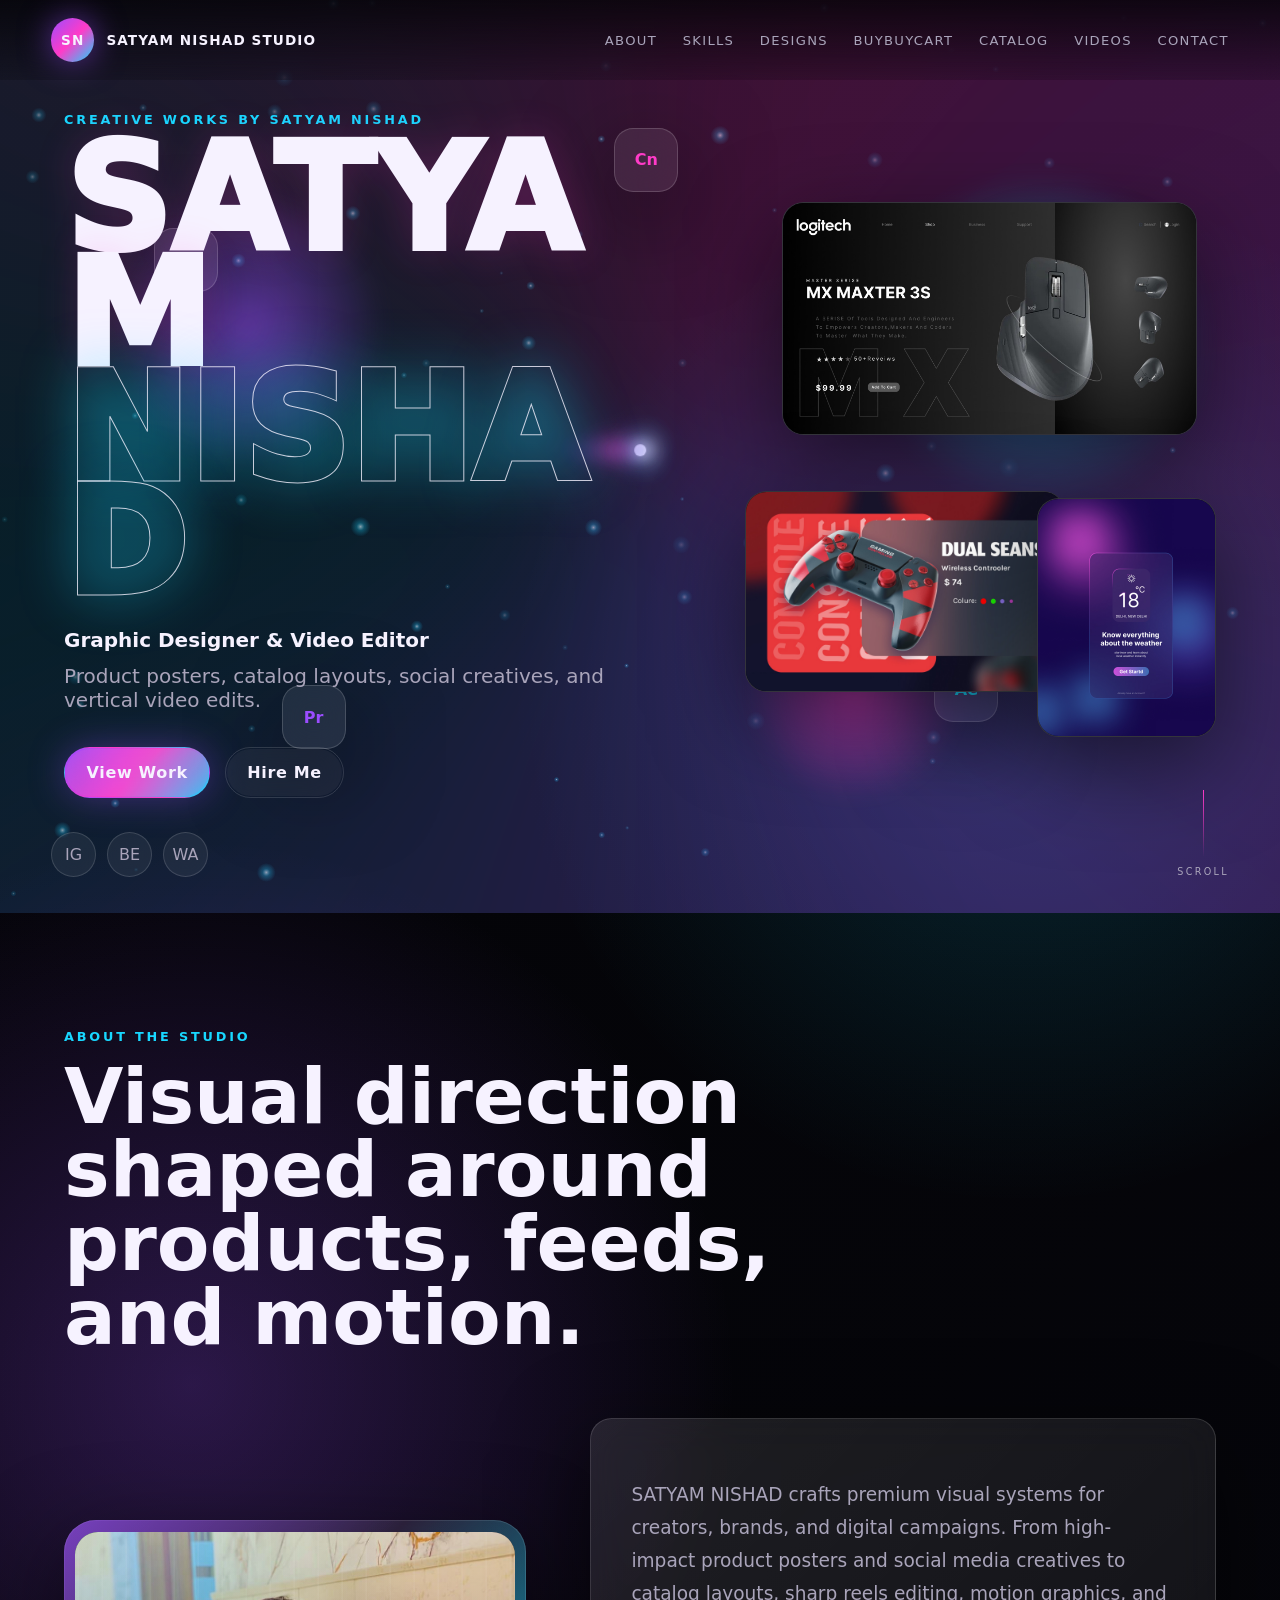
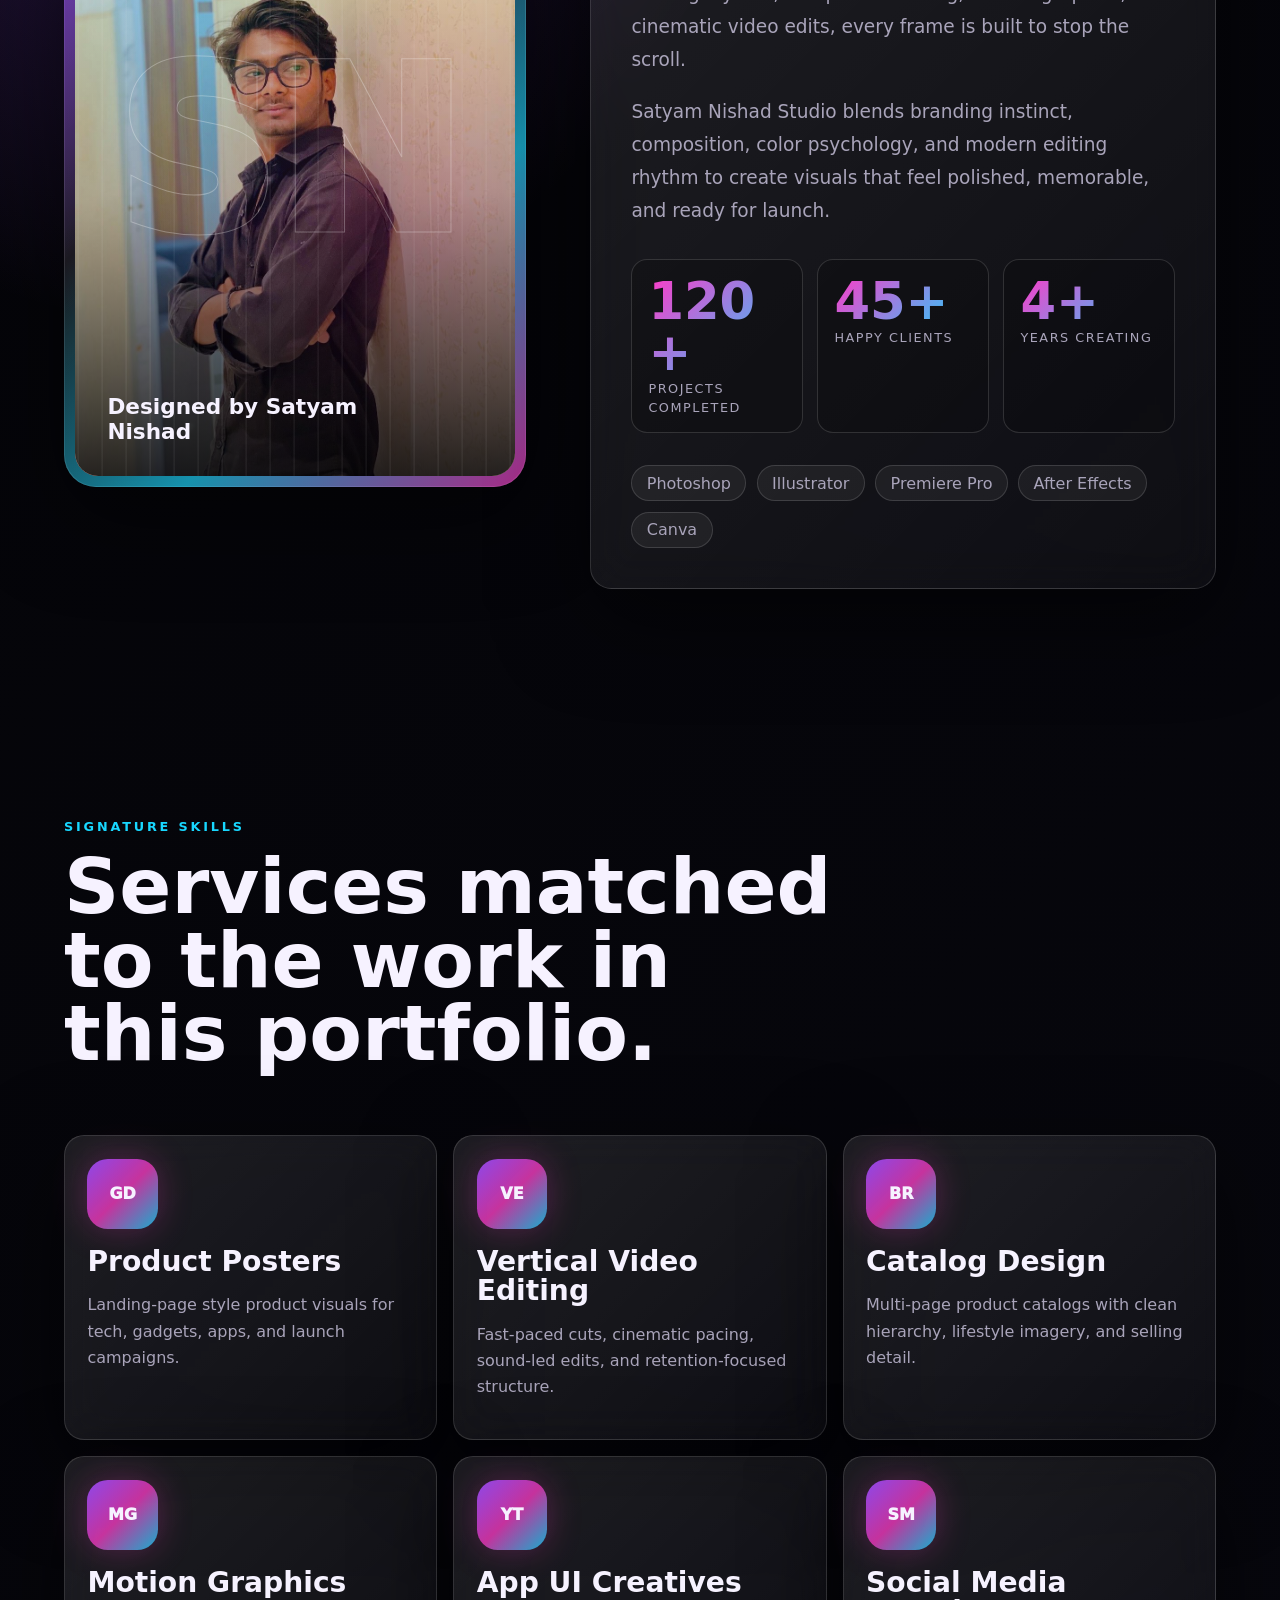
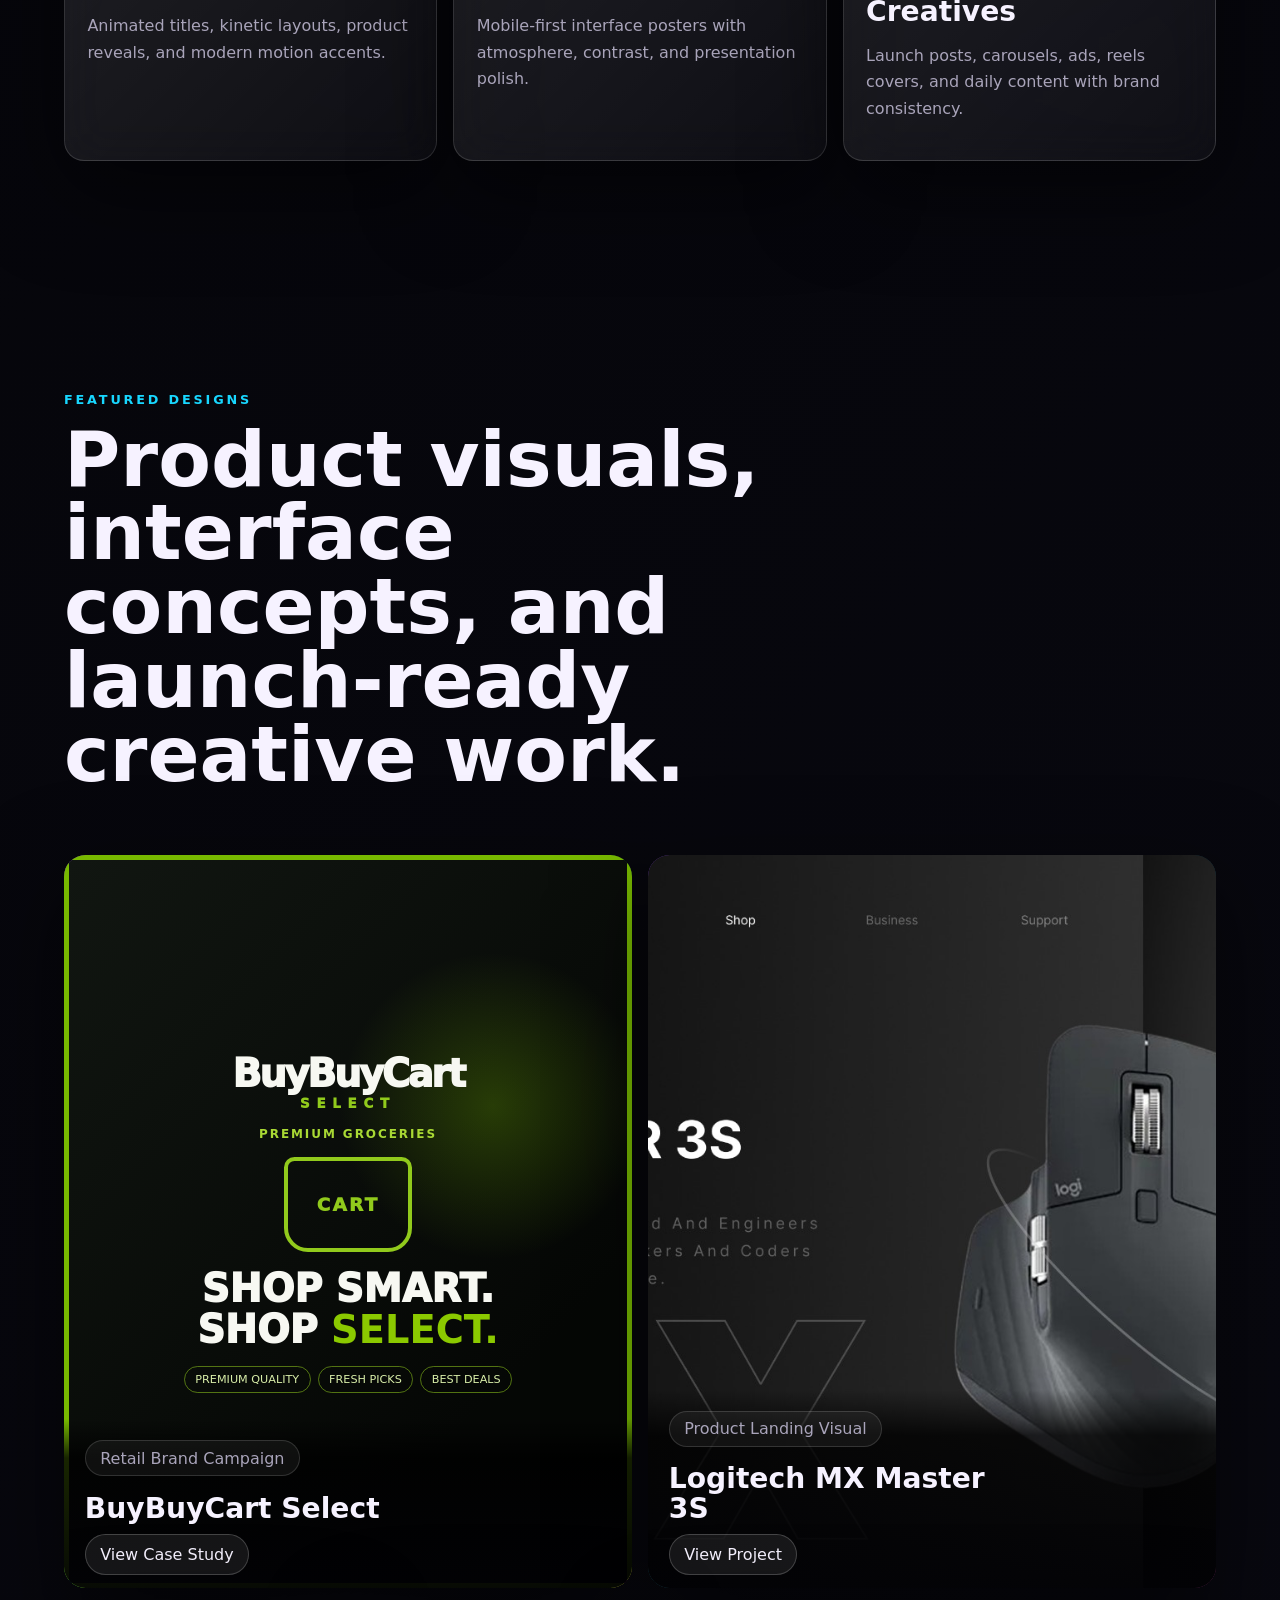
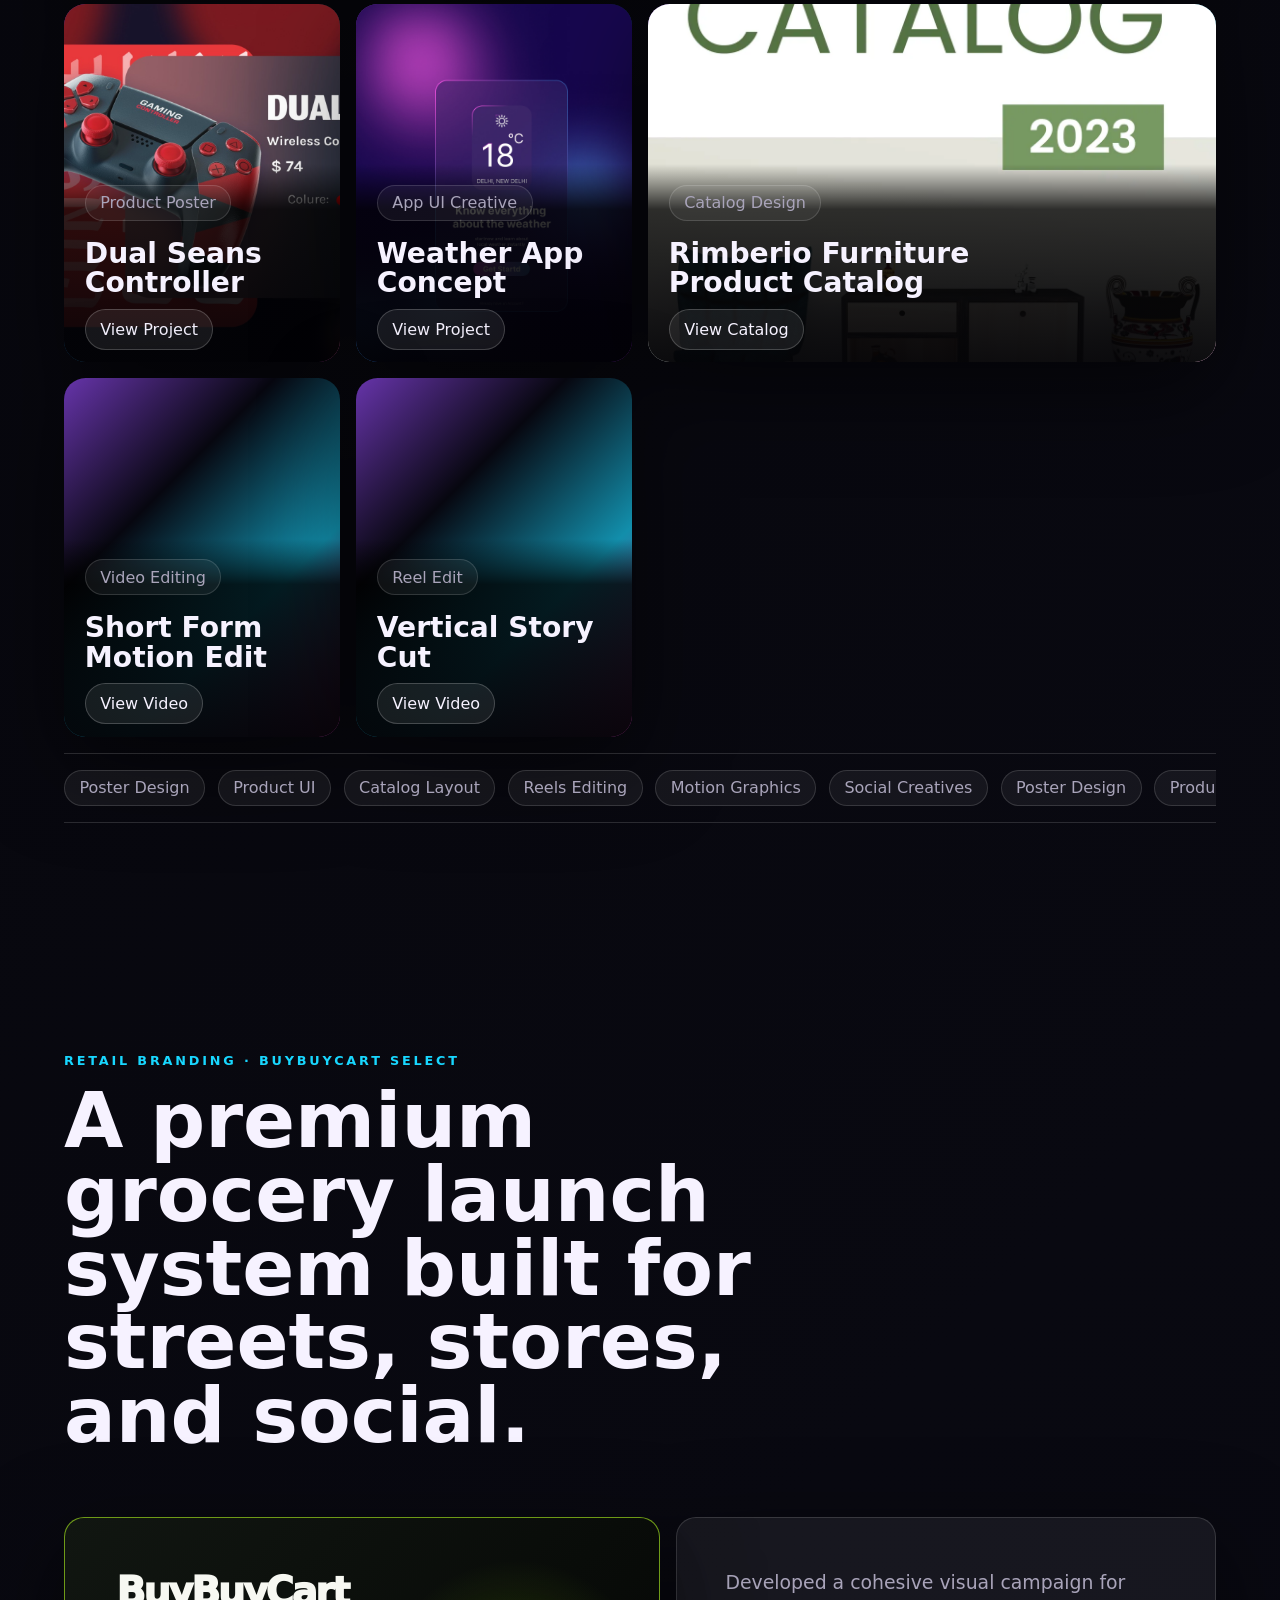
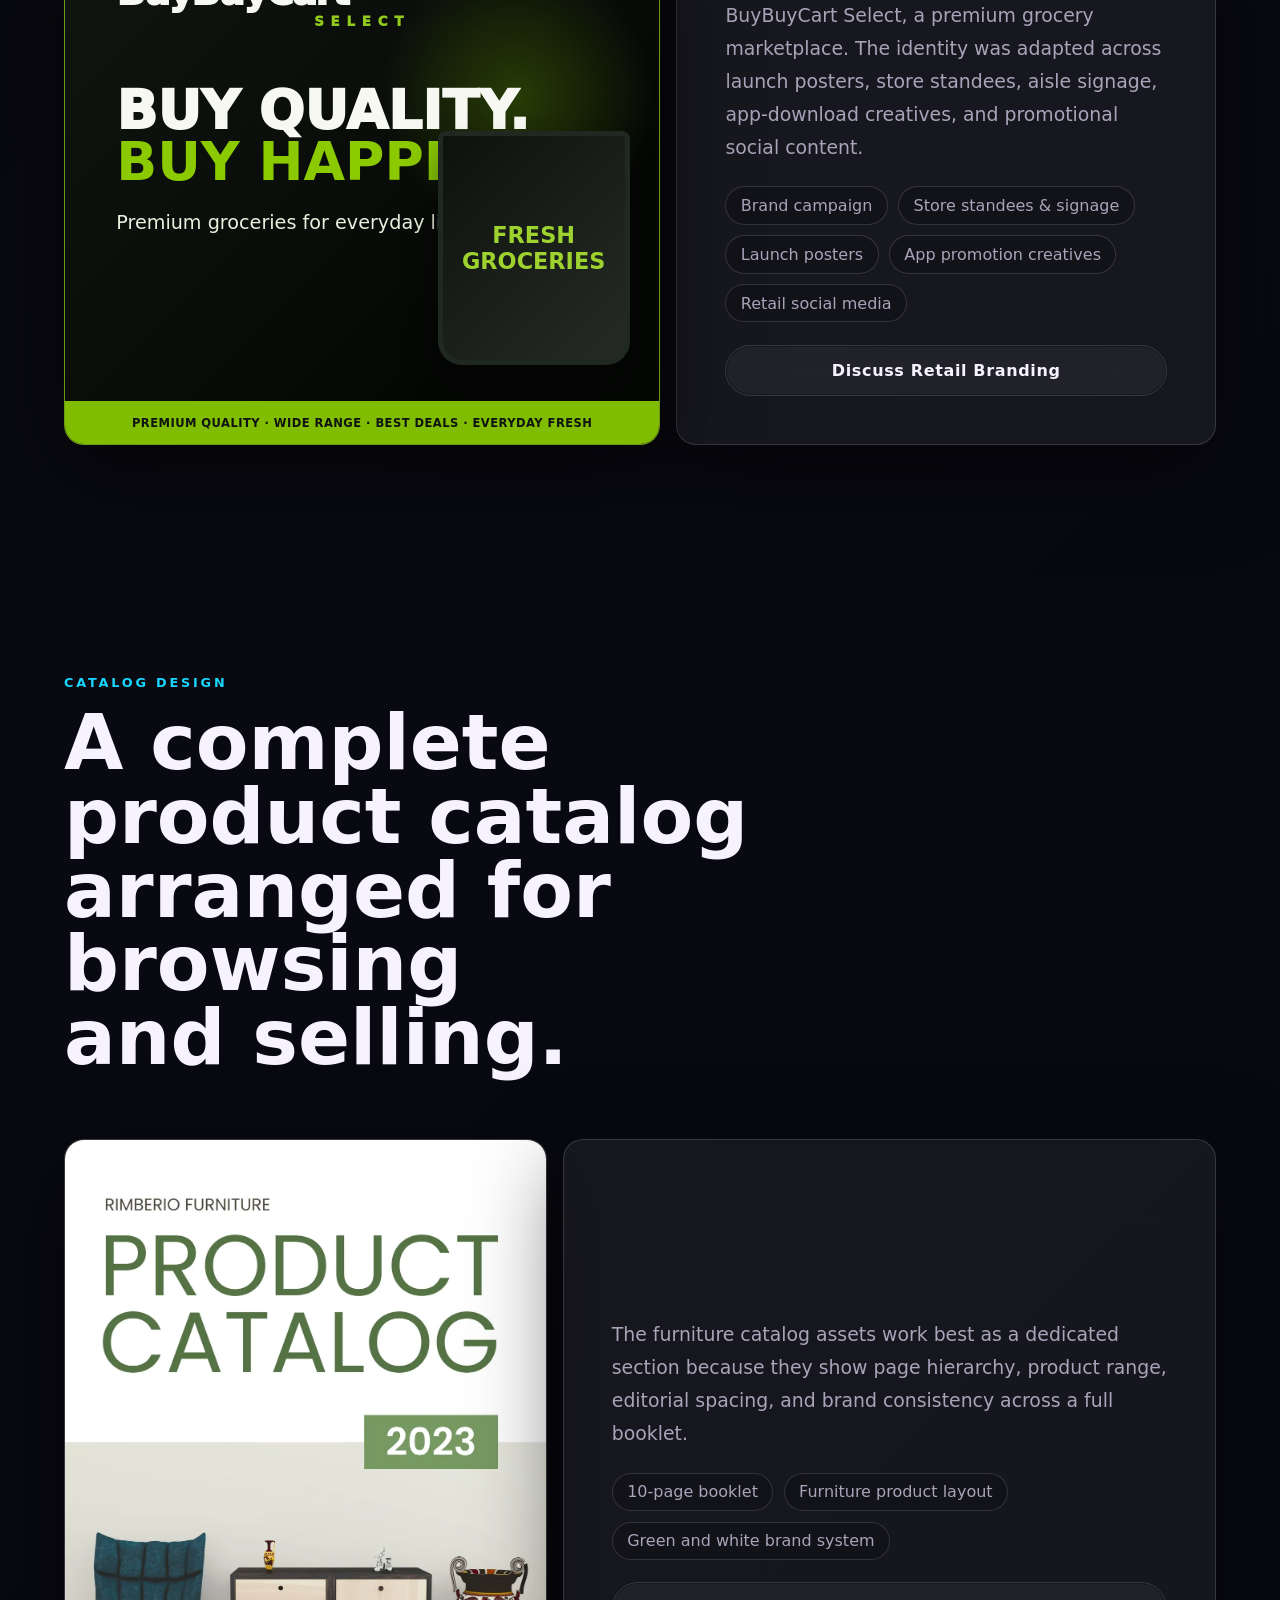
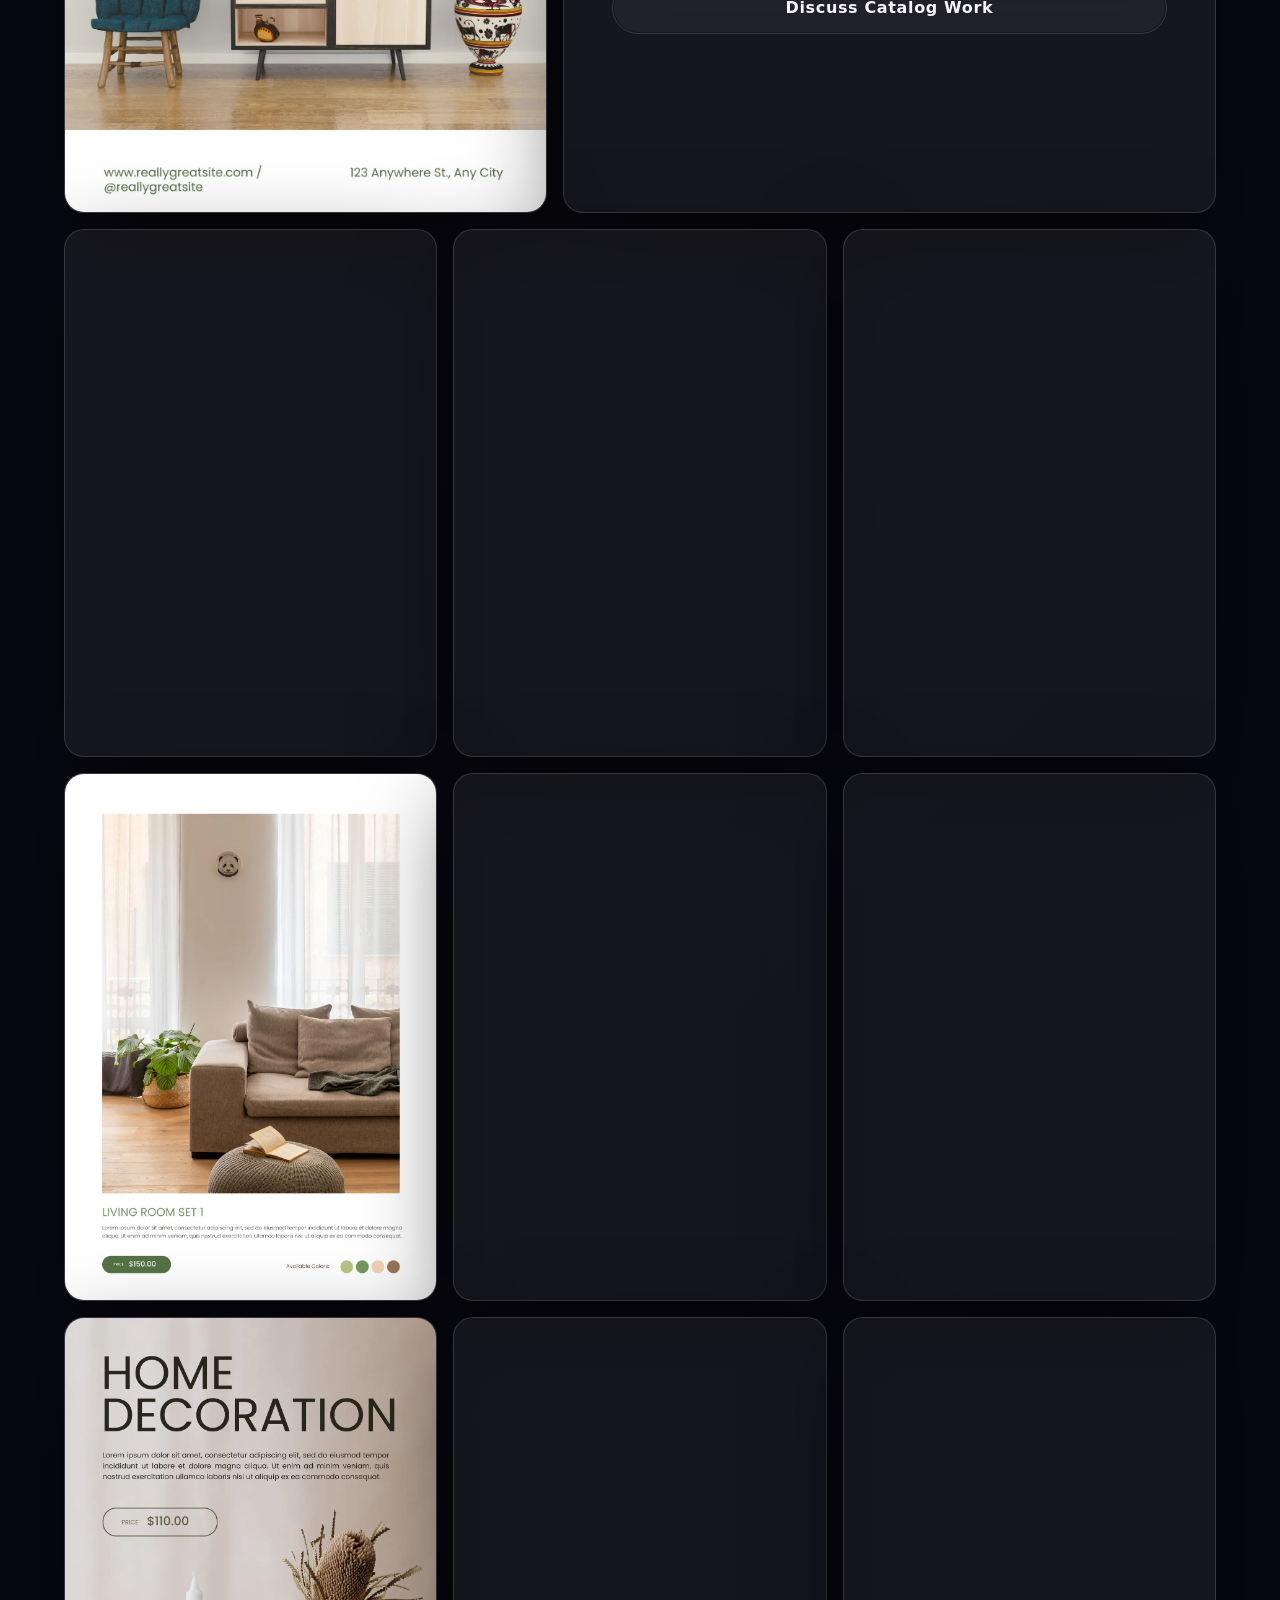
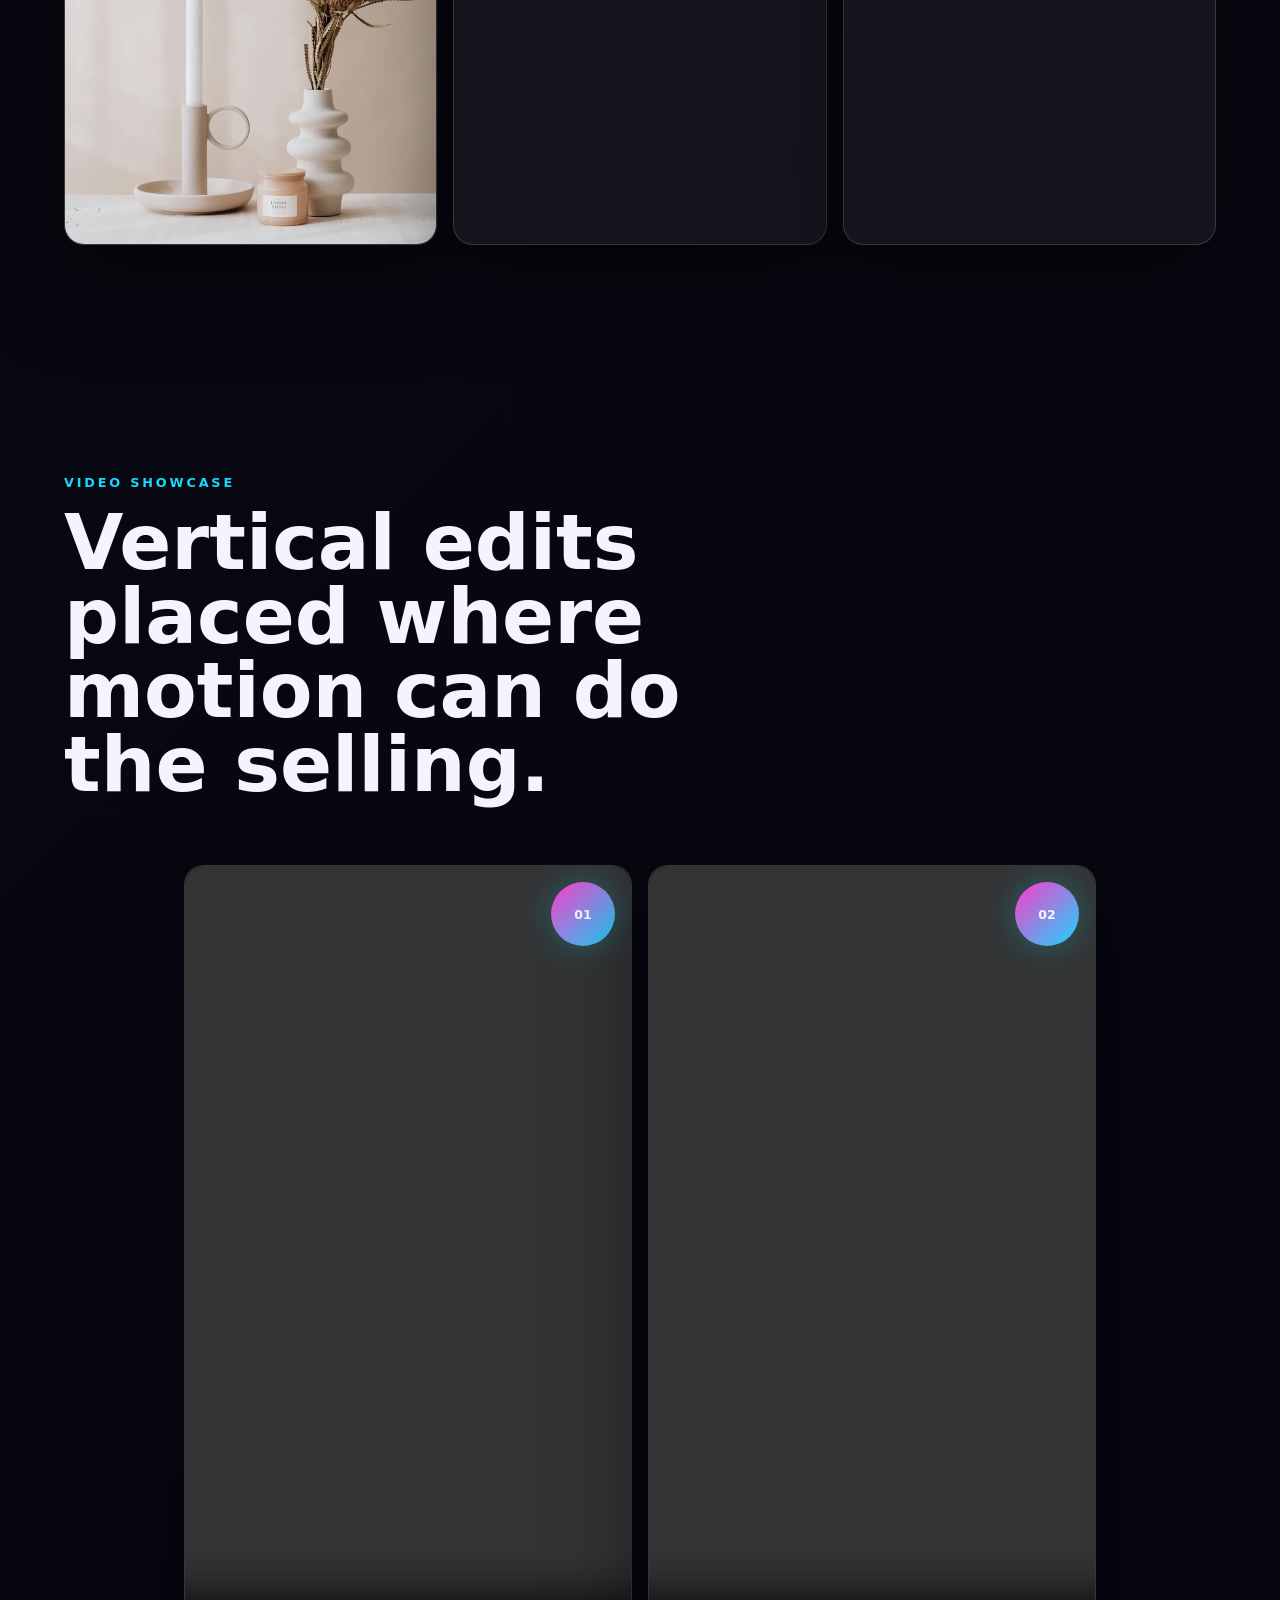
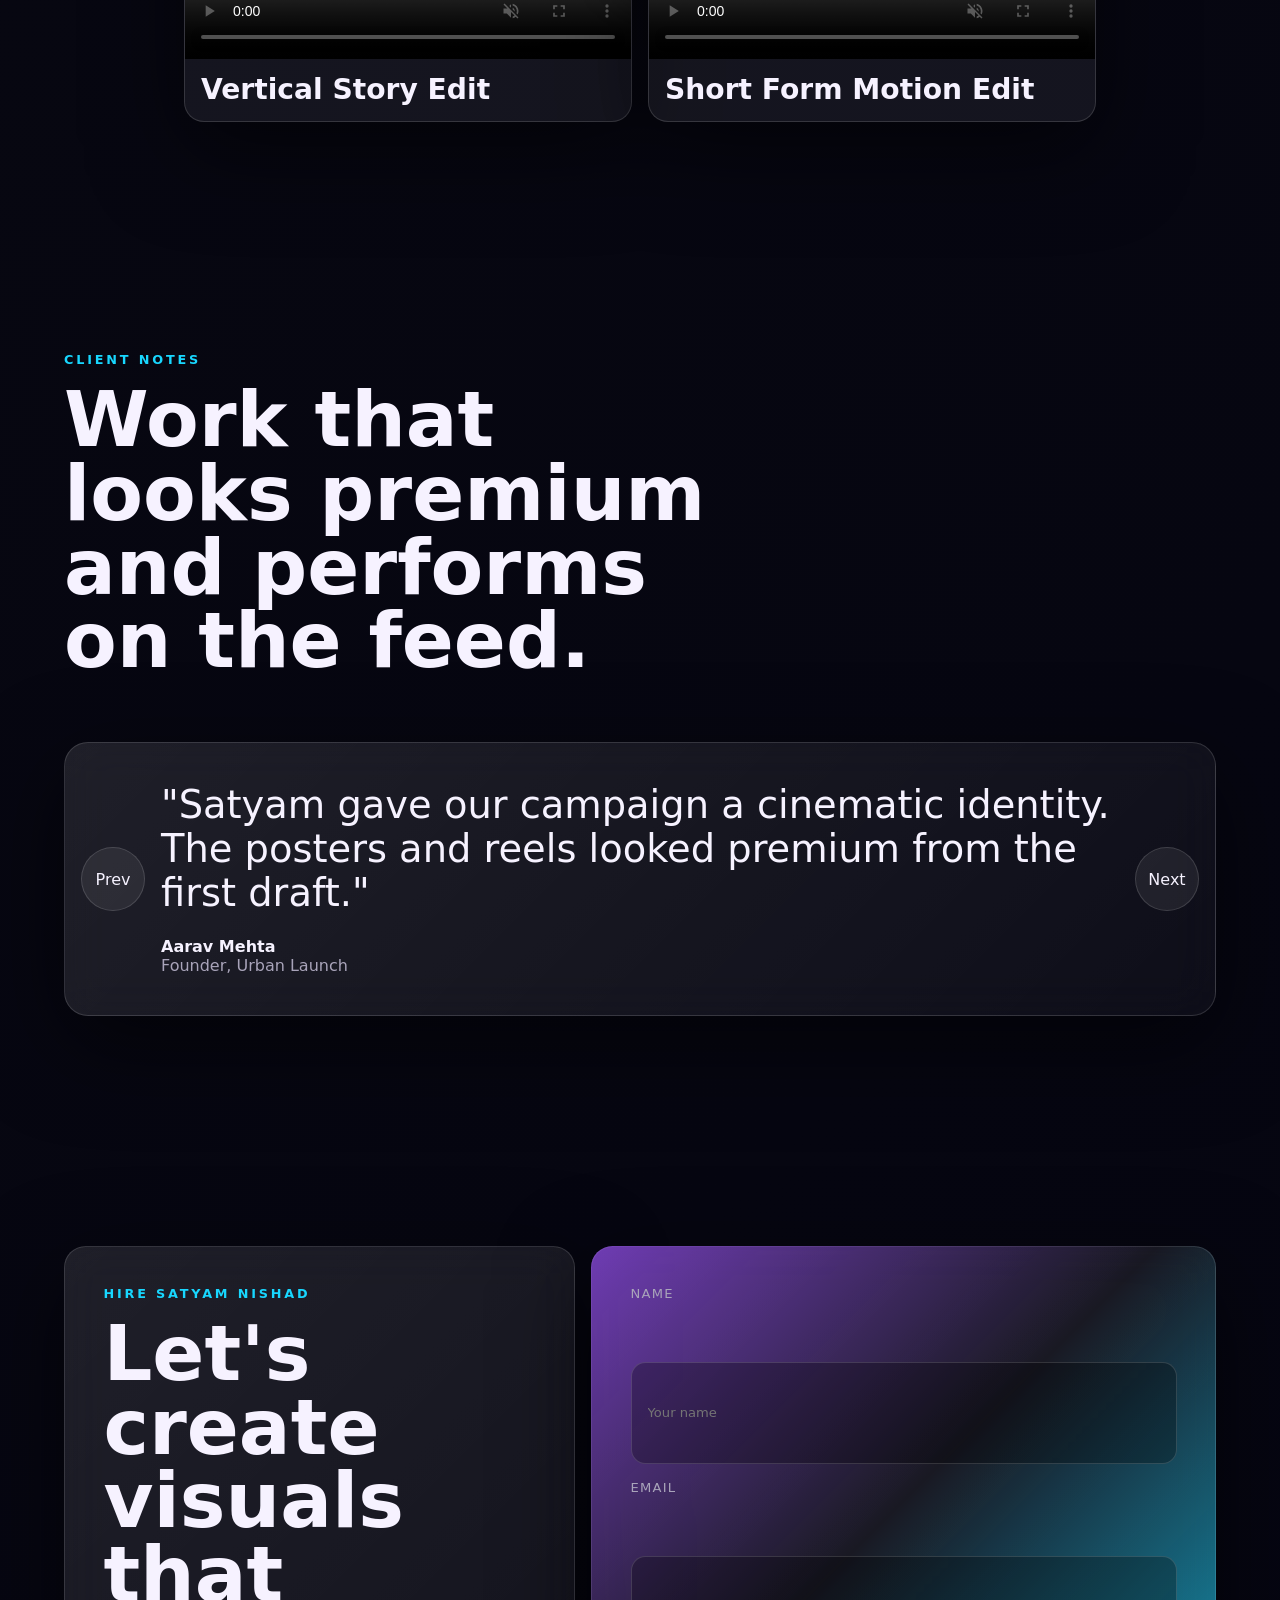
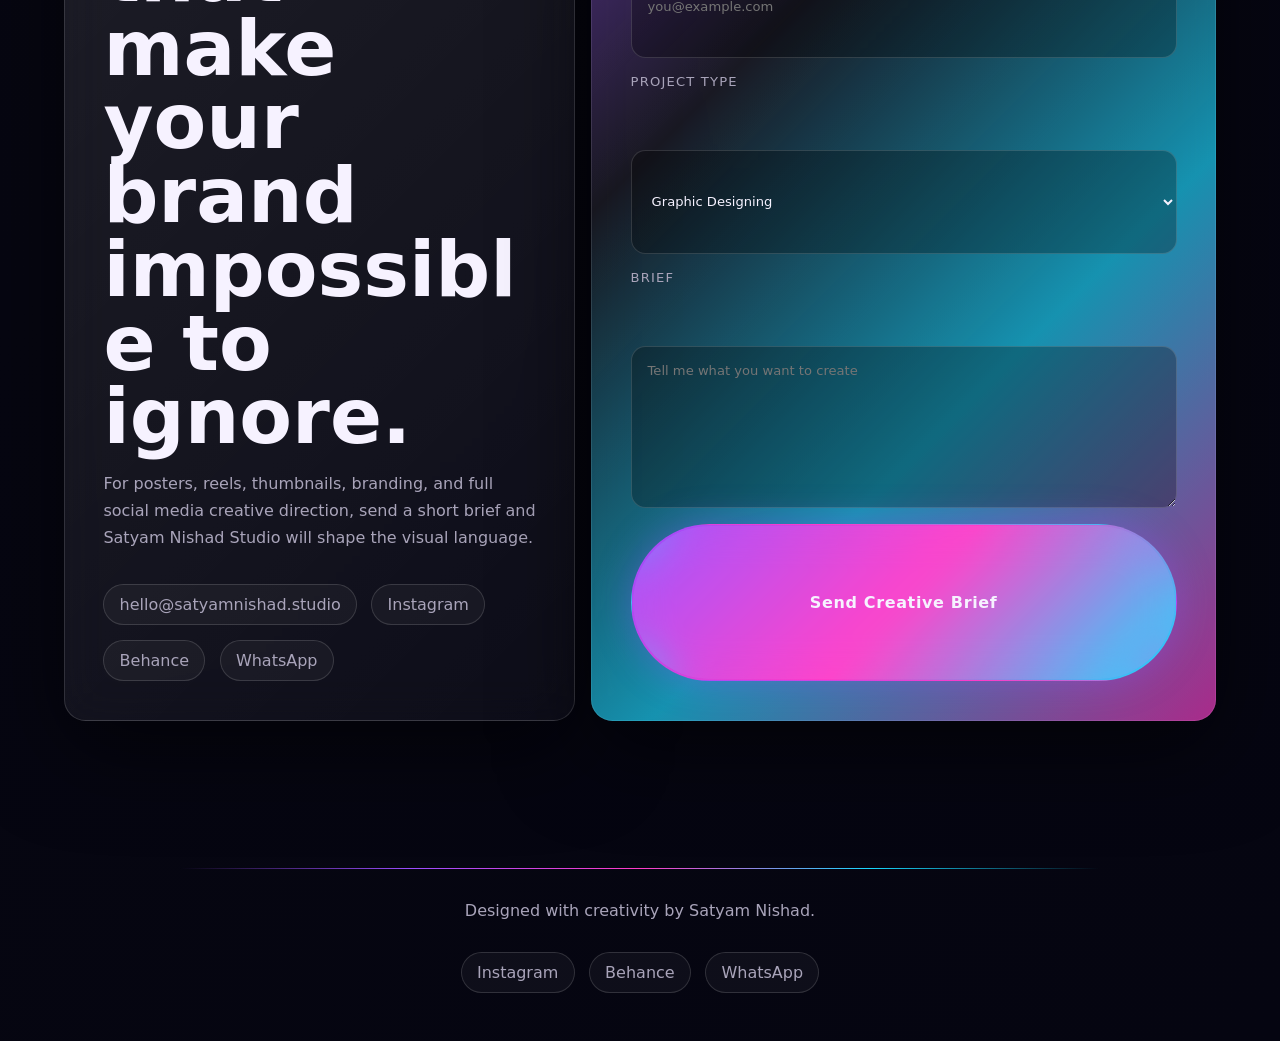
==== commit fe040047: "Designs Added" ====
--- a/index.html
+++ b/index.html
@@ -32,6 +32,7 @@
       <a href="#about">About</a>
       <a href="#skills">Skills</a>
       <a href="#projects">Designs</a>
+      <a href="#buybuycart">BuyBuyCart</a>
       <a href="#catalog">Catalog</a>
       <a href="#video">Videos</a>
       <a href="#contact">Contact</a>
@@ -99,7 +100,7 @@
       <div class="about-grid">
         <div class="portrait-frame reveal tilt-card">
           <div class="portrait">
-            <img class="portrait-image" src="assets/satyam.jpeg" alt="Portrait of Satyam Nishad">
+            <img class="portrait-image" src="assets/satyam.jpeg" alt="Portrait of Satyam Nishad" loading="lazy" decoding="async">
             <div class="portrait-mark">SN</div>
             <div class="portrait-lines"></div>
             <p>Designed by Satyam Nishad</p>
@@ -192,8 +193,22 @@
       </div>
 
       <div class="project-grid">
+        <article class="project-card buybuycart-card large reveal">
+          <div class="buybuycart-visual" aria-hidden="true">
+            <p class="buybuycart-logo">BuyBuyCart <small>SELECT</small></p>
+            <p class="buybuycart-label">Premium Groceries</p>
+            <div class="buybuycart-cart">CART</div>
+            <p class="buybuycart-message">SHOP SMART.<br>SHOP <strong>SELECT.</strong></p>
+            <div class="buybuycart-benefits"><span>Premium quality</span><span>Fresh picks</span><span>Best deals</span></div>
+          </div>
+          <div class="project-overlay">
+            <span>Retail Brand Campaign</span>
+            <h3>BuyBuyCart Select</h3>
+            <a class="project-link magnetic" href="#buybuycart">View Case Study</a>
+          </div>
+        </article>
         <article class="project-card large reveal">
-          <img src="assets/logitech.jpeg" alt="Logitech MX Master product landing page design">
+          <img src="assets/logitech.jpeg" alt="Logitech MX Master product landing page design" loading="lazy" decoding="async">
           <div class="project-overlay">
             <span>Product Landing Visual</span>
             <h3>Logitech MX Master 3S</h3>
@@ -201,7 +216,7 @@
           </div>
         </article>
         <article class="project-card reveal">
-          <img src="assets/gamingconsole.jpeg" alt="Gaming controller product poster design">
+          <img src="assets/gamingconsole.jpeg" alt="Gaming controller product poster design" loading="lazy" decoding="async">
           <div class="project-overlay">
             <span>Product Poster</span>
             <h3>Dual Seans Controller</h3>
@@ -209,7 +224,7 @@
           </div>
         </article>
         <article class="project-card reveal">
-          <img src="assets/weather.jpeg" alt="Weather app UI creative">
+          <img src="assets/weather.jpeg" alt="Weather app UI creative" loading="lazy" decoding="async">
           <div class="project-overlay">
             <span>App UI Creative</span>
             <h3>Weather App Concept</h3>
@@ -217,7 +232,7 @@
           </div>
         </article>
         <article class="project-card wide reveal">
-          <img src="assets/Green and White Modern Furniture Product Catalog Booklet/1.png" alt="Furniture product catalog cover design">
+          <img src="assets/Green and White Modern Furniture Product Catalog Booklet/1.webp" alt="Furniture product catalog cover design" loading="lazy" decoding="async">
           <div class="project-overlay">
             <span>Catalog Design</span>
             <h3>Rimberio Furniture Product Catalog</h3>
@@ -258,6 +273,37 @@
       </div>
     </section>
 
+    <section class="buybuycart section" id="buybuycart">
+      <div class="section-heading reveal">
+        <p class="eyebrow">Retail Branding &middot; BuyBuyCart Select</p>
+        <h2>A premium grocery launch system built for streets, stores, and social.</h2>
+      </div>
+
+      <div class="buybuycart-case reveal">
+        <div class="buybuycart-case-art" aria-hidden="true">
+          <p class="buybuycart-logo">BuyBuyCart <small>SELECT</small></p>
+          <div class="case-art-copy"><span>BUY QUALITY.</span><strong>BUY HAPPINESS.</strong><em>Premium groceries for everyday living.</em></div>
+          <div class="case-art-bag">Fresh<br>groceries</div>
+          <div class="case-art-strip">Premium quality &middot; Wide range &middot; Best deals &middot; Everyday fresh</div>
+        </div>
+        <div class="catalog-copy">
+          <p>
+            Developed a cohesive visual campaign for BuyBuyCart Select, a premium grocery marketplace.
+            The identity was adapted across launch posters, store standees, aisle signage, app-download
+            creatives, and promotional social content.
+          </p>
+          <div class="catalog-points">
+            <span>Brand campaign</span>
+            <span>Store standees &amp; signage</span>
+            <span>Launch posters</span>
+            <span>App promotion creatives</span>
+            <span>Retail social media</span>
+          </div>
+          <a class="btn btn-ghost magnetic" href="#contact">Discuss Retail Branding</a>
+        </div>
+      </div>
+    </section>
+
     <section class="catalog section" id="catalog">
       <div class="section-heading reveal">
         <p class="eyebrow">Catalog Design</p>
@@ -266,7 +312,7 @@
 
       <div class="catalog-feature reveal">
         <div class="catalog-cover">
-          <img src="assets/Green and White Modern Furniture Product Catalog Booklet/1.png" alt="Rimberio furniture catalog cover">
+          <img src="assets/Green and White Modern Furniture Product Catalog Booklet/1.webp" alt="Rimberio furniture catalog cover" loading="lazy" decoding="async">
         </div>
         <div class="catalog-copy">
           <p>
@@ -283,15 +329,15 @@
       </div>
 
       <div class="catalog-grid" aria-label="Furniture catalog page previews">
-        <img class="reveal" src="assets/Green and White Modern Furniture Product Catalog Booklet/2.png" alt="Furniture catalog page 2">
-        <img class="reveal" src="assets/Green and White Modern Furniture Product Catalog Booklet/3.png" alt="Furniture catalog page 3">
-        <img class="reveal" src="assets/Green and White Modern Furniture Product Catalog Booklet/4.png" alt="Furniture catalog page 4">
-        <img class="reveal" src="assets/Green and White Modern Furniture Product Catalog Booklet/5.png" alt="Furniture catalog page 5">
-        <img class="reveal" src="assets/Green and White Modern Furniture Product Catalog Booklet/6.png" alt="Furniture catalog page 6">
-        <img class="reveal" src="assets/Green and White Modern Furniture Product Catalog Booklet/7.png" alt="Furniture catalog page 7">
-        <img class="reveal" src="assets/Green and White Modern Furniture Product Catalog Booklet/8.png" alt="Furniture catalog page 8">
-        <img class="reveal" src="assets/Green and White Modern Furniture Product Catalog Booklet/9.png" alt="Furniture catalog page 9">
-        <img class="reveal" src="assets/Green and White Modern Furniture Product Catalog Booklet/10.png" alt="Furniture catalog back page">
+        <img class="reveal" src="assets/Green and White Modern Furniture Product Catalog Booklet/2.webp" alt="Furniture catalog page 2" loading="lazy" decoding="async">
+        <img class="reveal" src="assets/Green and White Modern Furniture Product Catalog Booklet/3.webp" alt="Furniture catalog page 3" loading="lazy" decoding="async">
+        <img class="reveal" src="assets/Green and White Modern Furniture Product Catalog Booklet/4.webp" alt="Furniture catalog page 4" loading="lazy" decoding="async">
+        <img class="reveal" src="assets/Green and White Modern Furniture Product Catalog Booklet/5.webp" alt="Furniture catalog page 5" loading="lazy" decoding="async">
+        <img class="reveal" src="assets/Green and White Modern Furniture Product Catalog Booklet/6.webp" alt="Furniture catalog page 6" loading="lazy" decoding="async">
+        <img class="reveal" src="assets/Green and White Modern Furniture Product Catalog Booklet/7.webp" alt="Furniture catalog page 7" loading="lazy" decoding="async">
+        <img class="reveal" src="assets/Green and White Modern Furniture Product Catalog Booklet/8.webp" alt="Furniture catalog page 8" loading="lazy" decoding="async">
+        <img class="reveal" src="assets/Green and White Modern Furniture Product Catalog Booklet/9.webp" alt="Furniture catalog page 9" loading="lazy" decoding="async">
+        <img class="reveal" src="assets/Green and White Modern Furniture Product Catalog Booklet/10.webp" alt="Furniture catalog back page" loading="lazy" decoding="async">
       </div>
     </section>
 
--- a/style.css
+++ b/style.css
@@ -813,6 +813,164 @@
   grid-column: span 2;
 }
 
+.buybuycart-card {
+  background: #101411;
+}
+
+.buybuycart-visual,
+.buybuycart-case-art {
+  position: relative;
+  height: 100%;
+  overflow: hidden;
+  color: #f7f8f2;
+  background:
+    radial-gradient(circle at 76% 34%, rgba(132, 205, 0, 0.25), transparent 24%),
+    linear-gradient(135deg, #111611, #050705 75%);
+}
+
+.buybuycart-visual {
+  display: grid;
+  align-content: center;
+  justify-items: center;
+  gap: 1rem;
+  padding: 2rem;
+  border: 0.35rem solid #78b900;
+}
+
+.buybuycart-logo {
+  margin: 0;
+  font-size: clamp(1.5rem, 3vw, 2.75rem);
+  font-weight: 950;
+  letter-spacing: -0.06em;
+}
+
+.buybuycart-logo small {
+  display: block;
+  color: #91ca1c;
+  font-size: 0.35em;
+  letter-spacing: 0.5em;
+  text-align: center;
+}
+
+.buybuycart-label {
+  margin: 0;
+  color: #a9d934;
+  font-size: 0.75rem;
+  font-weight: 800;
+  text-transform: uppercase;
+  letter-spacing: 0.16em;
+}
+
+.buybuycart-cart {
+  display: grid;
+  place-items: center;
+  width: clamp(5rem, 10vw, 8rem);
+  aspect-ratio: 1.35;
+  border: 0.25rem solid #91ca1c;
+  border-radius: 0.65rem 0.65rem 1.5rem 1.5rem;
+  color: #91ca1c;
+  font-size: clamp(0.8rem, 1.8vw, 1.15rem);
+  font-weight: 950;
+  letter-spacing: 0.12em;
+}
+
+.buybuycart-message {
+  margin: 0;
+  font-size: clamp(1.35rem, 3vw, 2.5rem);
+  font-weight: 950;
+  line-height: 1.08;
+  text-align: center;
+}
+
+.buybuycart-message strong,
+.case-art-copy strong { color: #8bc900; }
+
+.buybuycart-benefits {
+  display: flex;
+  flex-wrap: wrap;
+  justify-content: center;
+  gap: 0.45rem;
+}
+
+.buybuycart-benefits span {
+  border: 1px solid rgba(145, 202, 28, 0.55);
+  border-radius: 999px;
+  padding: 0.35rem 0.65rem;
+  color: #d9eea9;
+  font-size: 0.7rem;
+  text-transform: uppercase;
+}
+
+.buybuycart-case {
+  display: grid;
+  grid-template-columns: minmax(18rem, 1.05fr) minmax(0, 0.95fr);
+  width: min(1180px, 100%);
+  margin-inline: auto;
+  gap: 1rem;
+}
+
+.buybuycart-case-art {
+  min-height: 30rem;
+  padding: clamp(1.5rem, 4vw, 3.25rem);
+  border: 1px solid rgba(145, 202, 28, 0.75);
+  border-radius: 1.25rem;
+  box-shadow: var(--shadow);
+}
+
+.case-art-copy {
+  display: grid;
+  width: min-content;
+  margin-top: 3.5rem;
+  font-size: clamp(2rem, 4.2vw, 4.5rem);
+  font-weight: 950;
+  line-height: 0.95;
+  white-space: nowrap;
+}
+
+.case-art-copy em {
+  margin-top: 1.5rem;
+  color: #eaf0dd;
+  font-size: clamp(0.9rem, 1.5vw, 1.2rem);
+  font-style: normal;
+  font-weight: 500;
+  line-height: 1.3;
+  white-space: normal;
+}
+
+.case-art-bag {
+  position: absolute;
+  right: 5%;
+  bottom: 15%;
+  display: grid;
+  place-content: center;
+  width: clamp(7.5rem, 18vw, 12rem);
+  aspect-ratio: 0.82;
+  border: 0.35rem solid #1f2821;
+  border-radius: 0.5rem 0.5rem 1.5rem 1.5rem;
+  background: linear-gradient(135deg, #0e120f, #252b24);
+  color: #9ed22e;
+  font-size: clamp(1rem, 2vw, 1.4rem);
+  font-weight: 900;
+  text-align: center;
+  text-transform: uppercase;
+  box-shadow: 0 1.4rem 2rem rgba(0,0,0,.45);
+}
+
+.case-art-strip {
+  position: absolute;
+  right: 0;
+  bottom: 0;
+  left: 0;
+  padding: 0.9rem 1rem;
+  background: #80bd00;
+  color: #101410;
+  font-size: 0.72rem;
+  font-weight: 900;
+  letter-spacing: 0.04em;
+  text-align: center;
+  text-transform: uppercase;
+}
+
 .project-card img,
 .project-card video {
   width: 100%;
@@ -1263,7 +1421,8 @@
   .about-grid,
   .contact-shell,
   .hero-layout,
-  .catalog-feature {
+  .catalog-feature,
+  .buybuycart-case {
     grid-template-columns: 1fr;
   }
 
@@ -1388,6 +1547,15 @@
 
   .hero-media {
     min-height: clamp(22rem, 105vw, 30rem);
+  }
+
+  .buybuycart-case-art {
+    min-height: 24rem;
+  }
+
+  .case-art-copy {
+    margin-top: 2.25rem;
+    white-space: normal;
   }
 
   .hero-media-main {
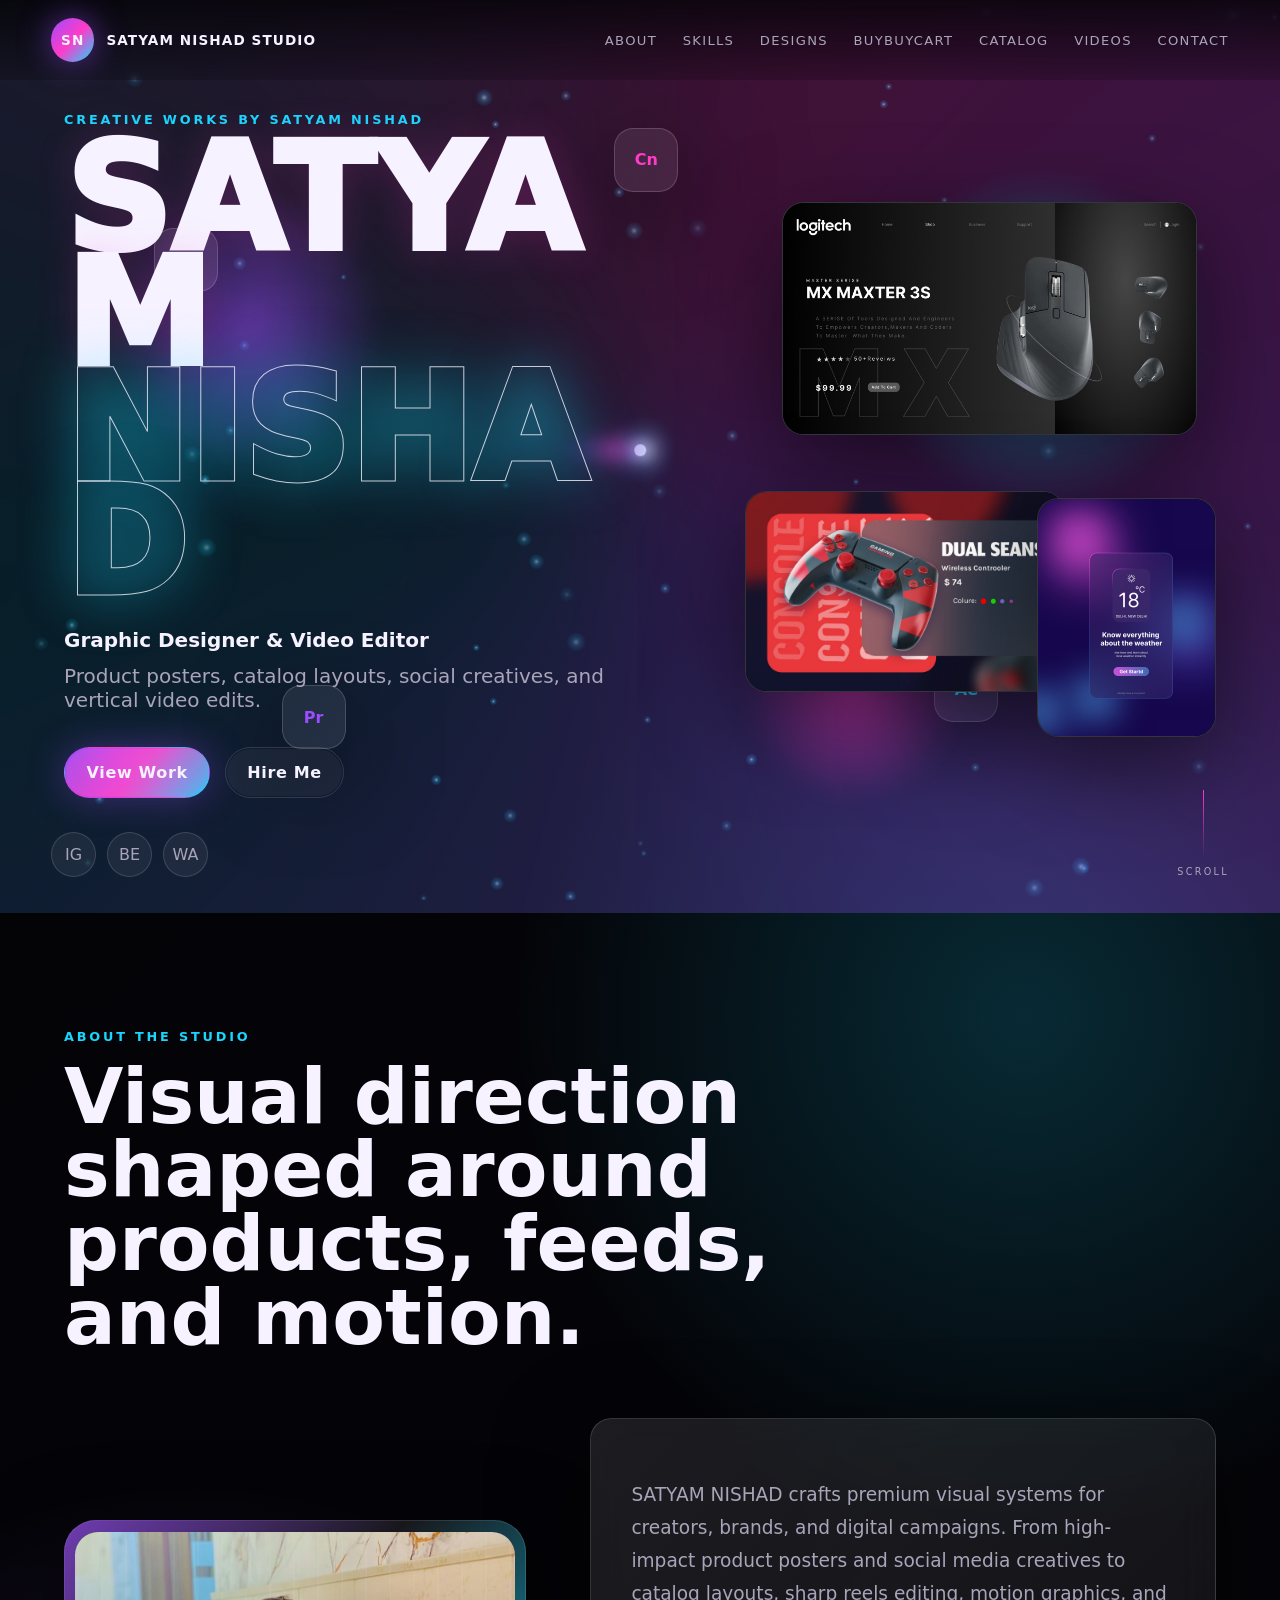
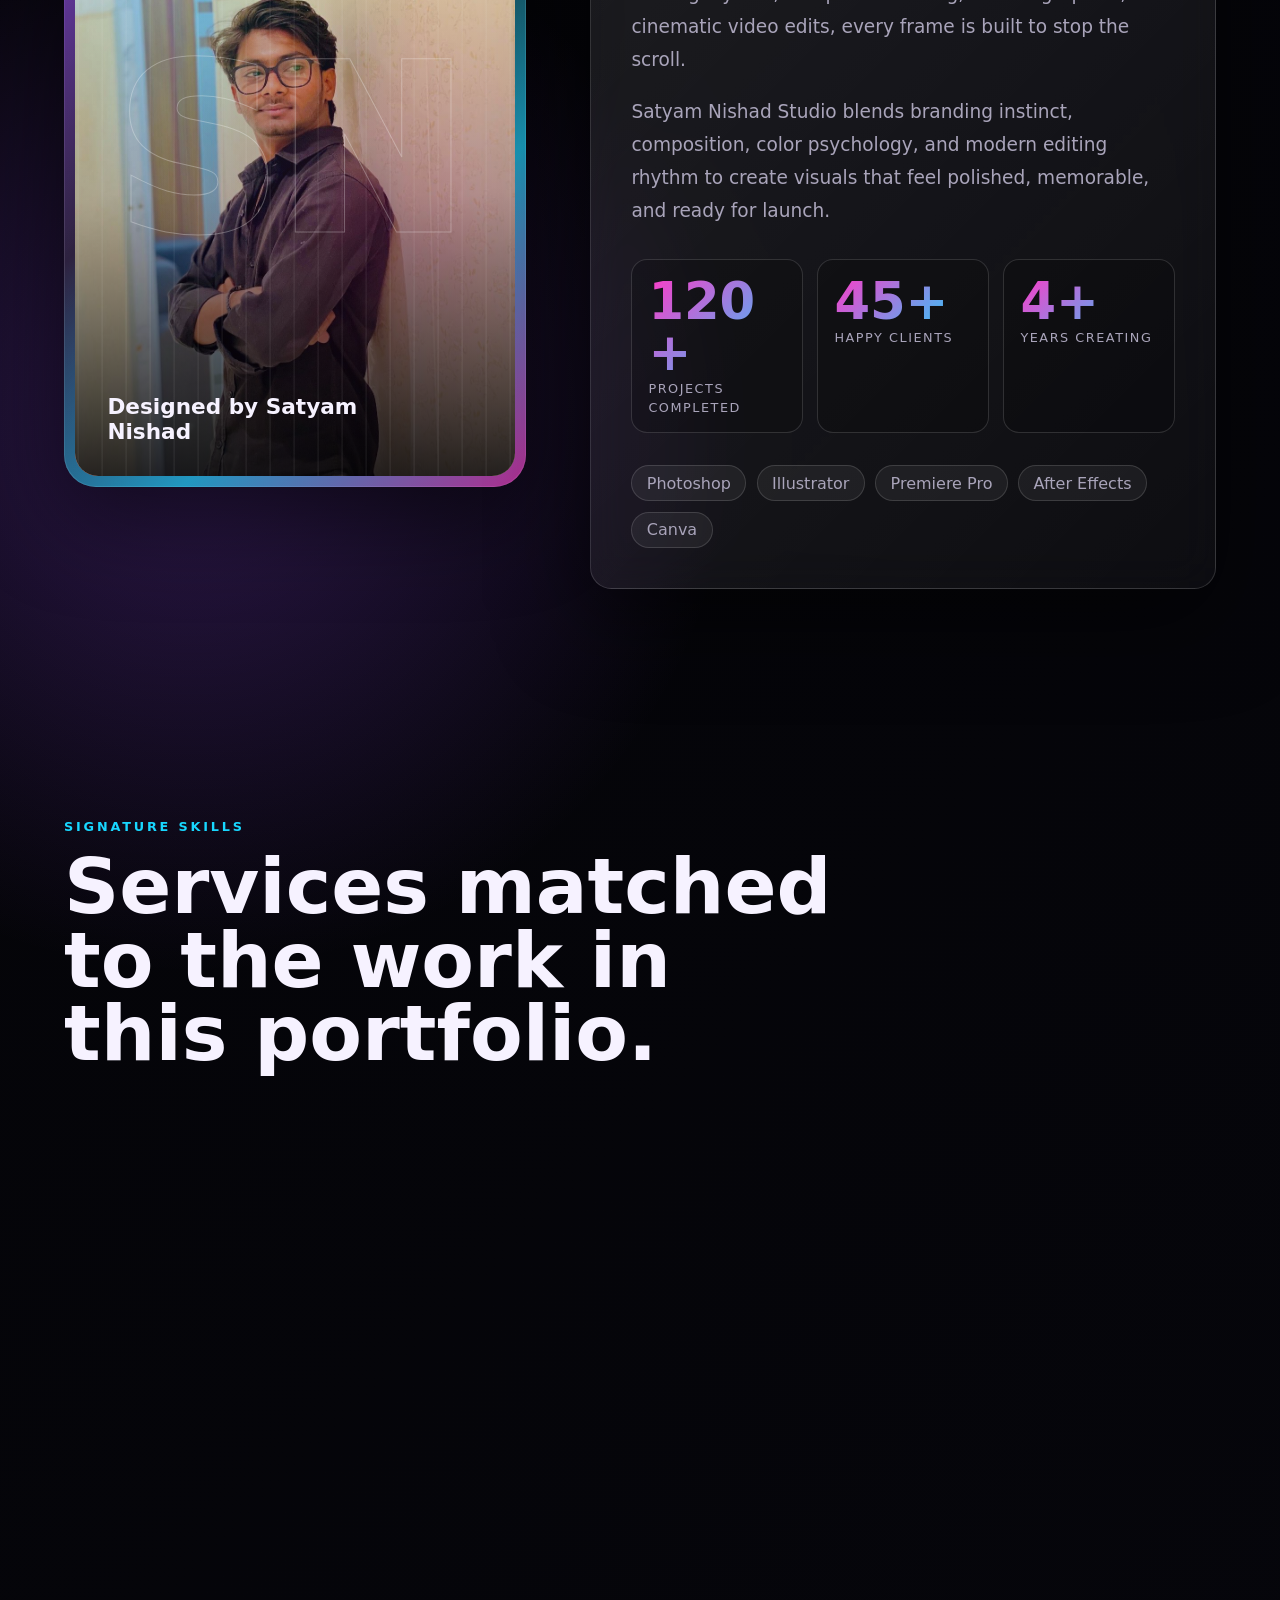
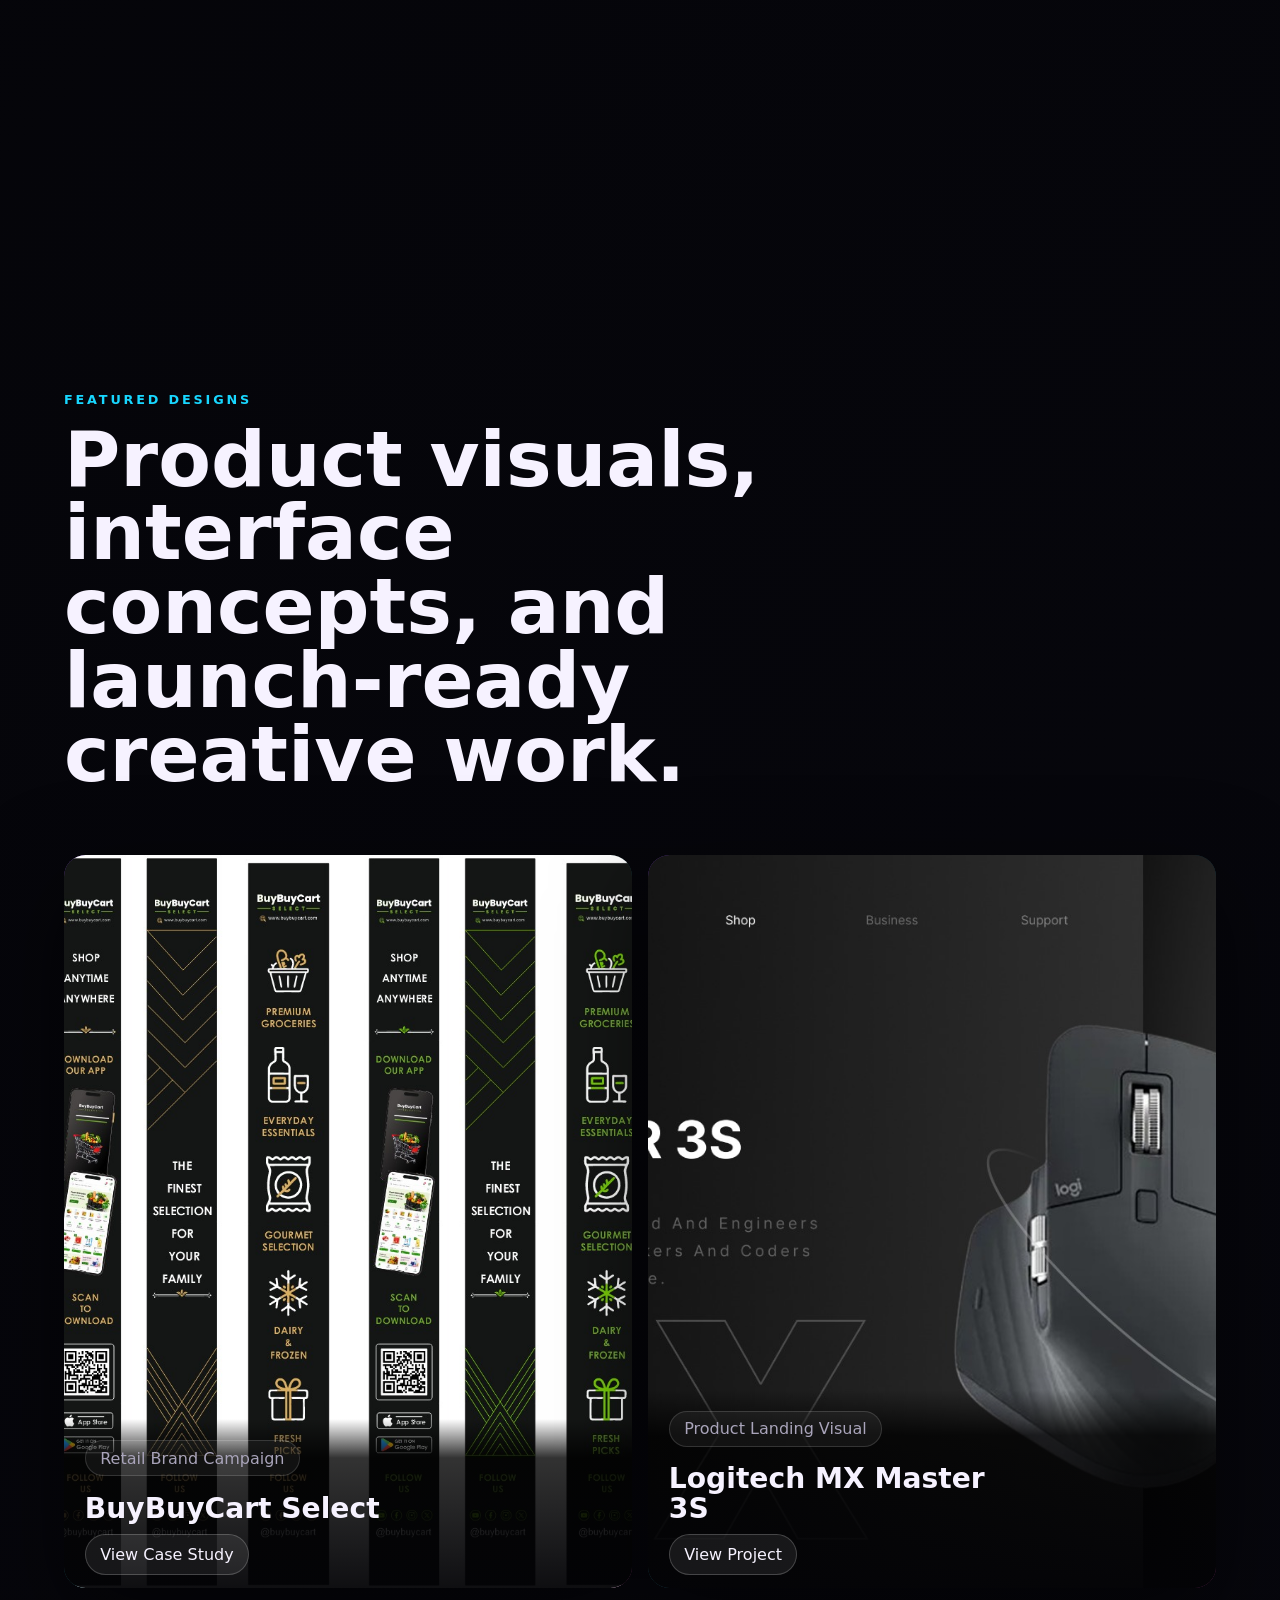
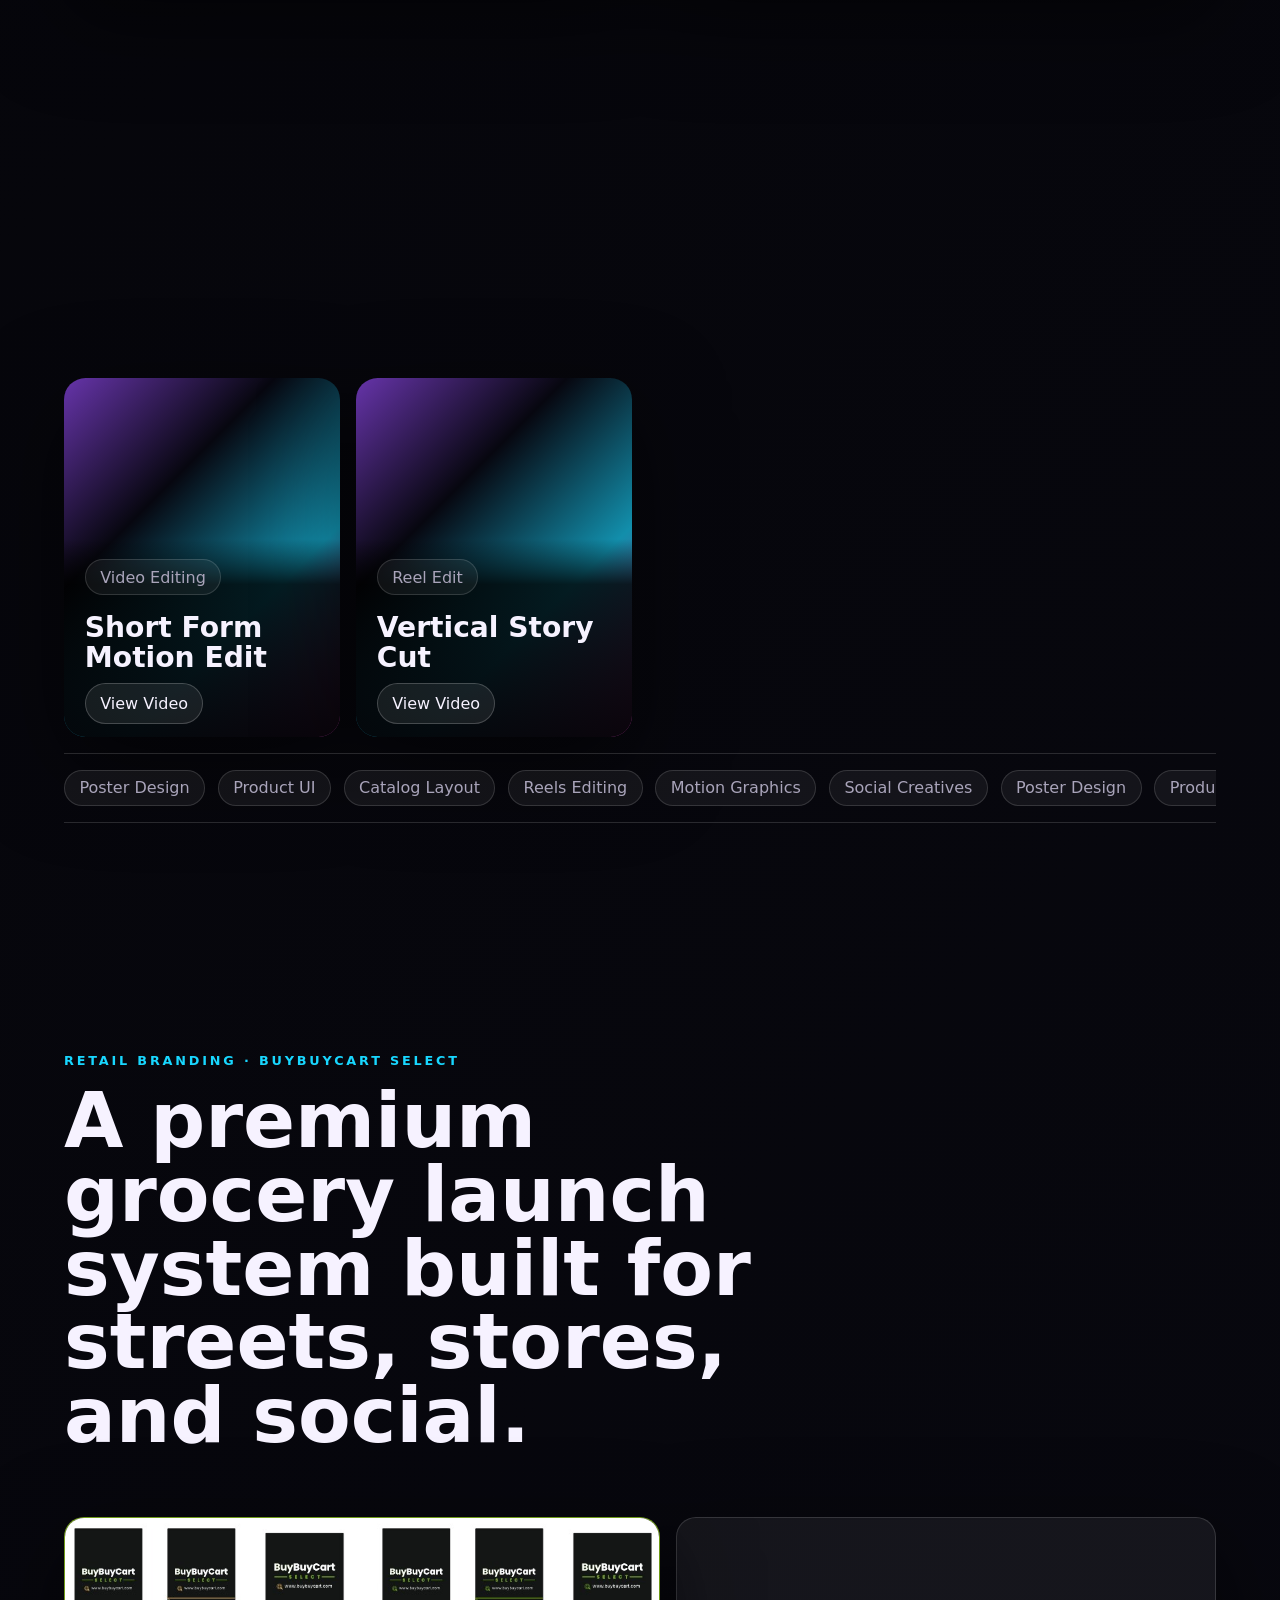
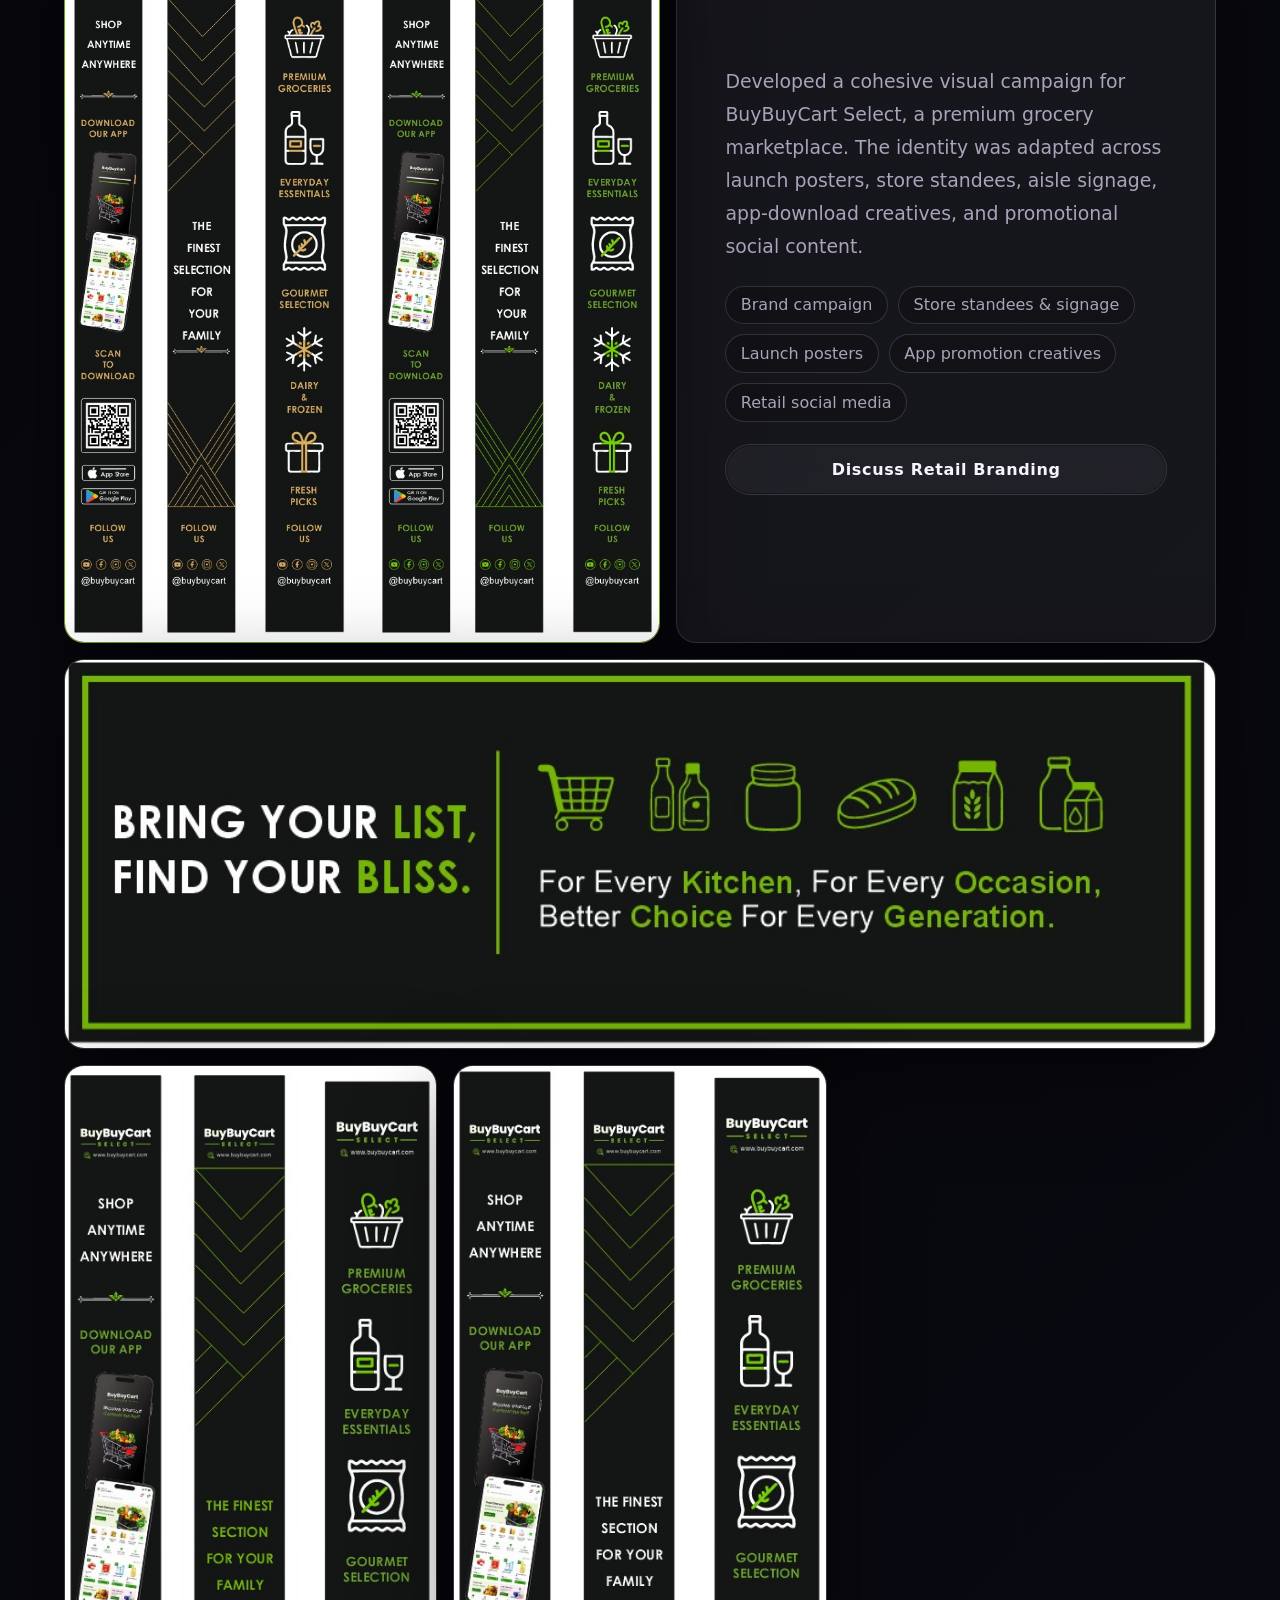
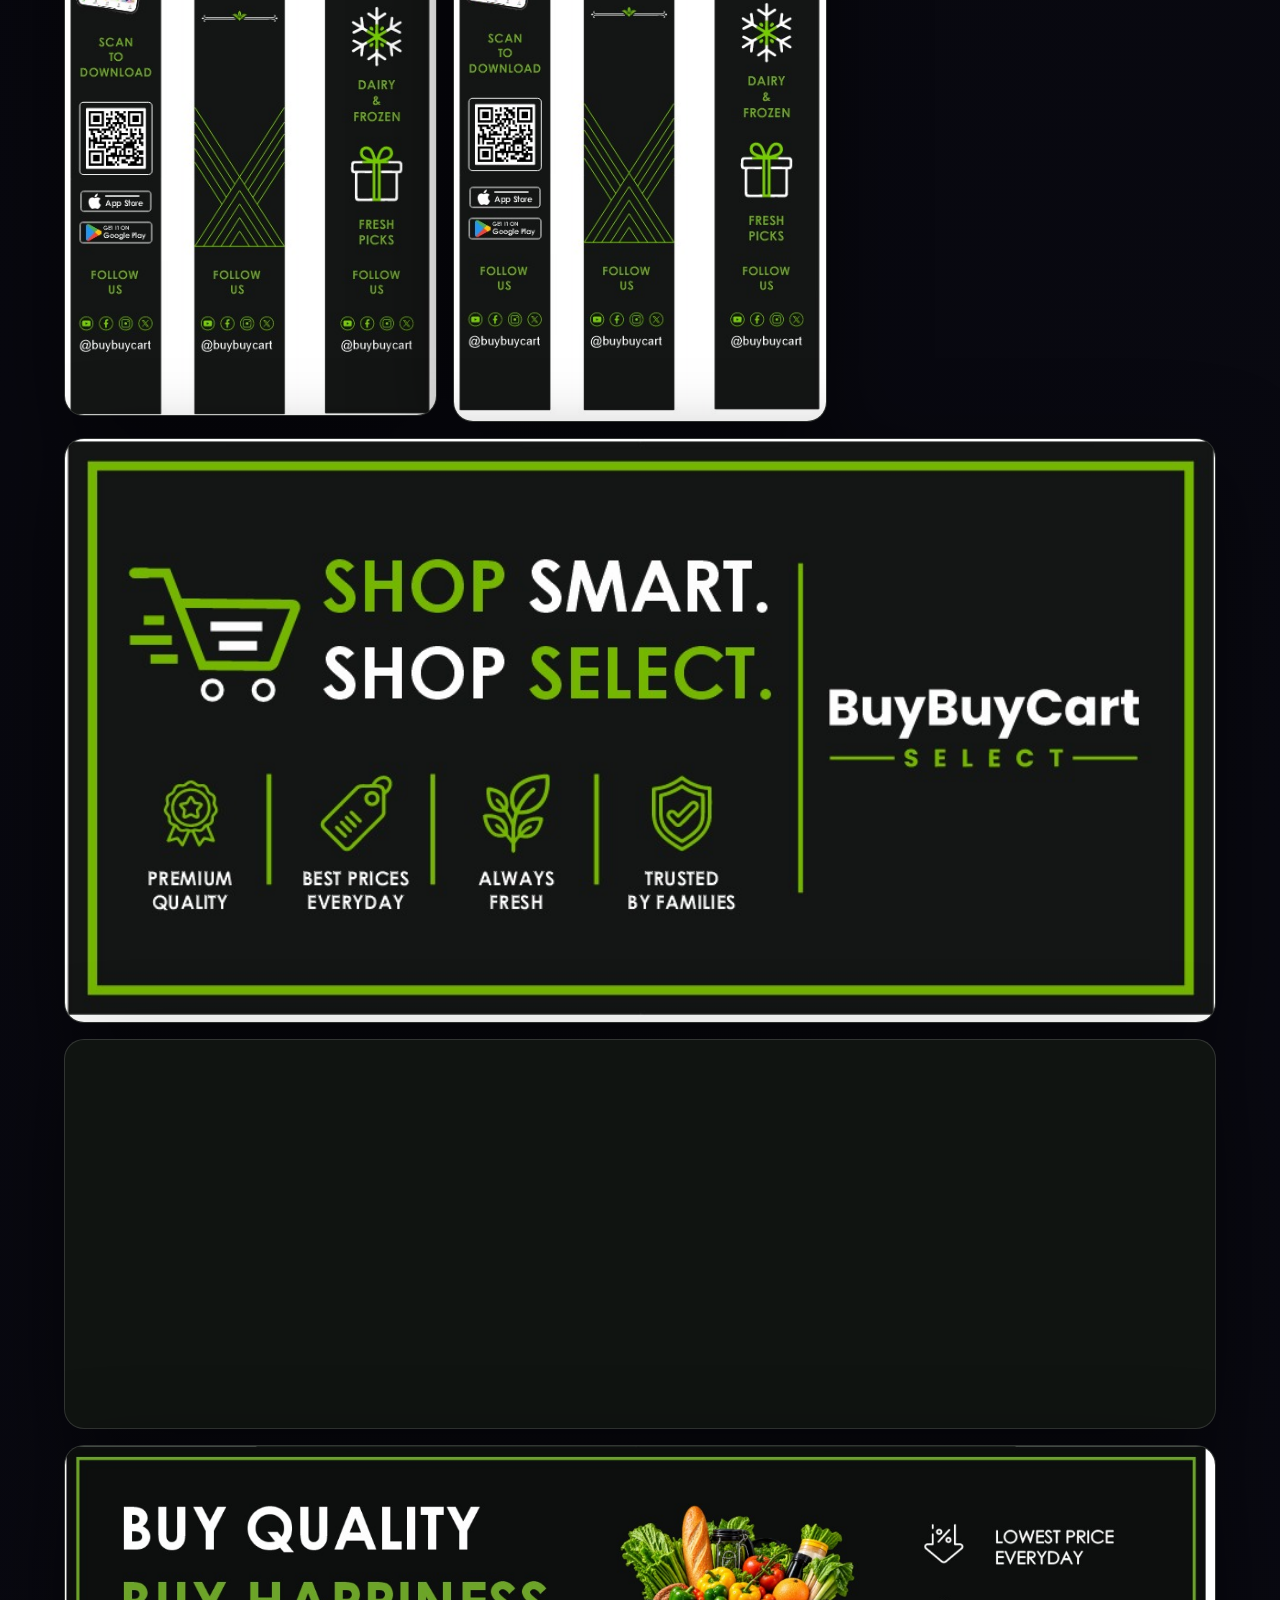
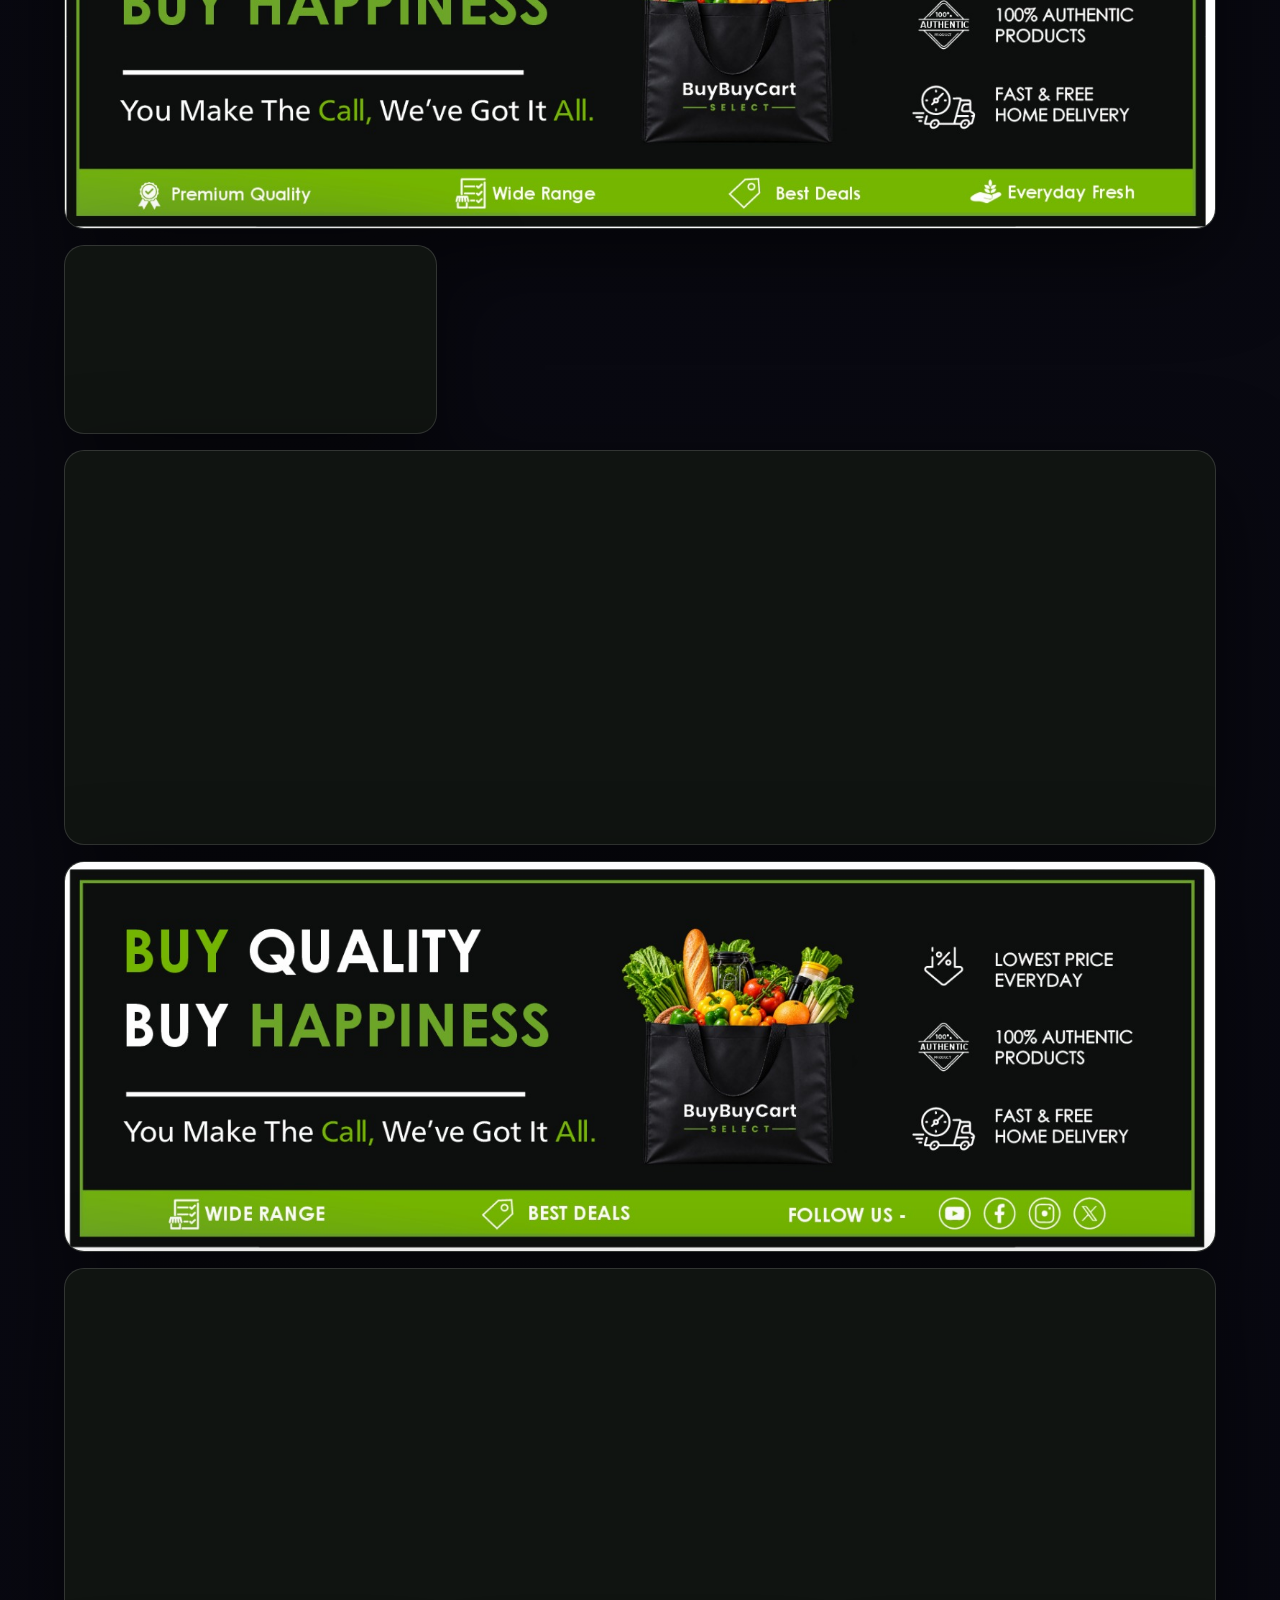
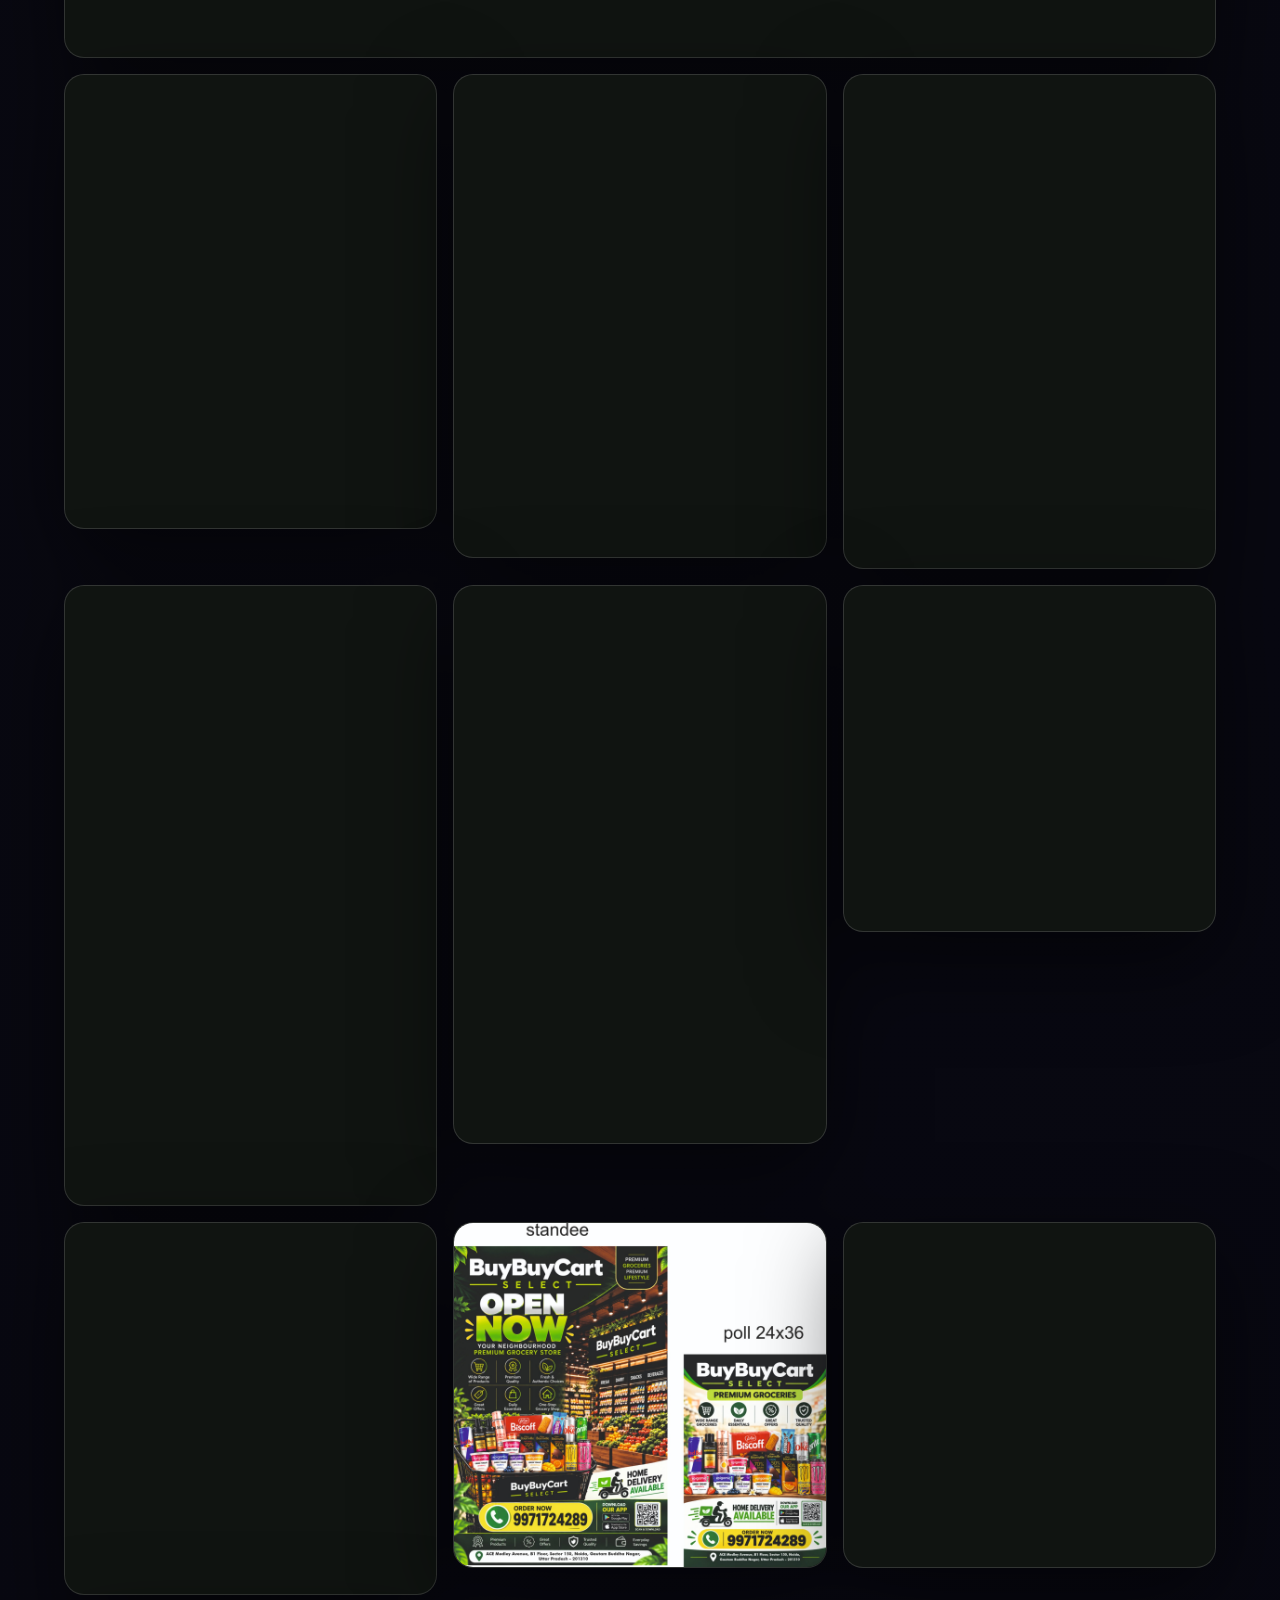
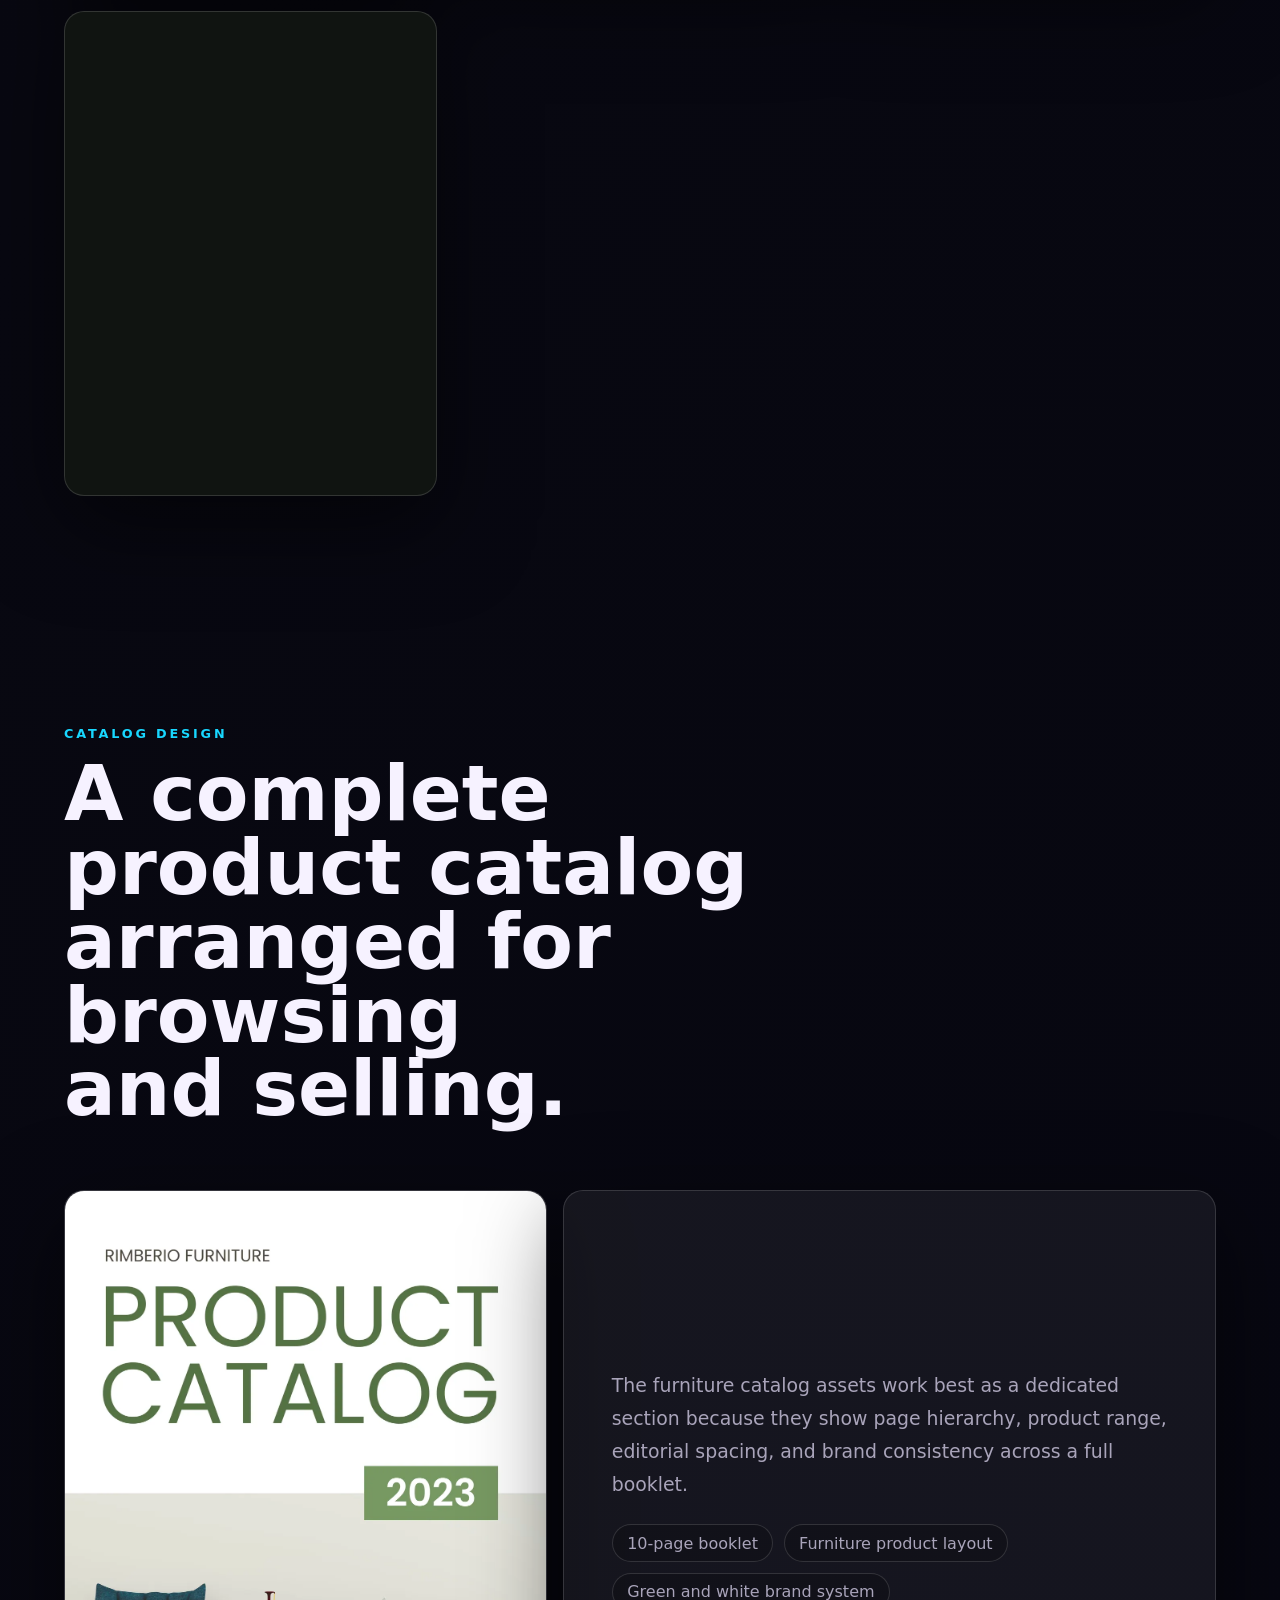
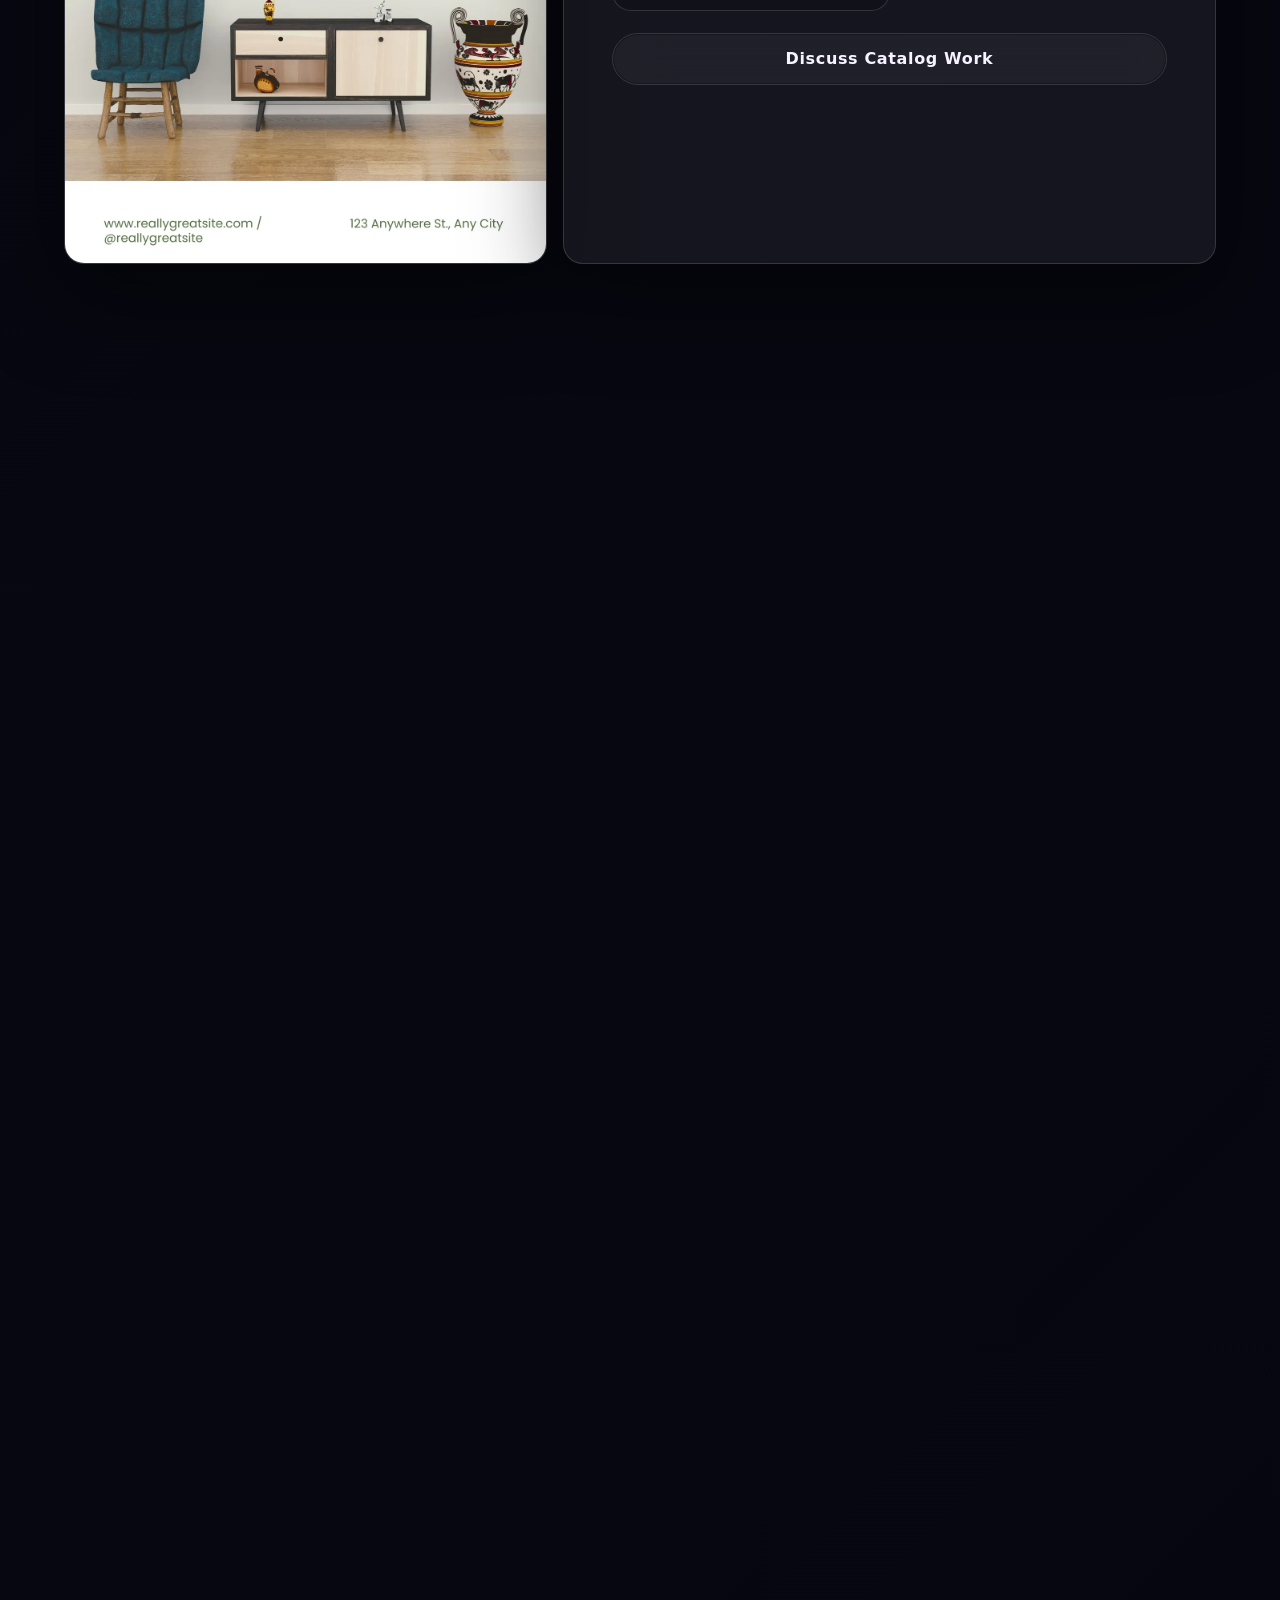
==== commit 80135af9: "profile updated" ====
--- a/index.html
+++ b/index.html
@@ -194,13 +194,7 @@
 
       <div class="project-grid">
         <article class="project-card buybuycart-card large reveal">
-          <div class="buybuycart-visual" aria-hidden="true">
-            <p class="buybuycart-logo">BuyBuyCart <small>SELECT</small></p>
-            <p class="buybuycart-label">Premium Groceries</p>
-            <div class="buybuycart-cart">CART</div>
-            <p class="buybuycart-message">SHOP SMART.<br>SHOP <strong>SELECT.</strong></p>
-            <div class="buybuycart-benefits"><span>Premium quality</span><span>Fresh picks</span><span>Best deals</span></div>
-          </div>
+          <img src="assets/buyBuyCart/WhatsApp%20Image%202026-11-20%20at%201.08.11%20PM.jpeg" alt="BuyBuyCart Select retail standee collection" loading="lazy" decoding="async">
           <div class="project-overlay">
             <span>Retail Brand Campaign</span>
             <h3>BuyBuyCart Select</h3>
@@ -280,11 +274,8 @@
       </div>
 
       <div class="buybuycart-case reveal">
-        <div class="buybuycart-case-art" aria-hidden="true">
-          <p class="buybuycart-logo">BuyBuyCart <small>SELECT</small></p>
-          <div class="case-art-copy"><span>BUY QUALITY.</span><strong>BUY HAPPINESS.</strong><em>Premium groceries for everyday living.</em></div>
-          <div class="case-art-bag">Fresh<br>groceries</div>
-          <div class="case-art-strip">Premium quality &middot; Wide range &middot; Best deals &middot; Everyday fresh</div>
+        <div class="buybuycart-case-art">
+          <img src="assets/buyBuyCart/WhatsApp%20Image%202026-11-20%20at%201.08.11%20PM.jpeg" alt="BuyBuyCart Select retail display designs" loading="lazy" decoding="async">
         </div>
         <div class="catalog-copy">
           <p>
@@ -301,6 +292,29 @@
           </div>
           <a class="btn btn-ghost magnetic" href="#contact">Discuss Retail Branding</a>
         </div>
+      </div>
+
+      <div class="buybuycart-gallery" aria-label="BuyBuyCart Select campaign gallery">
+        <img class="buybuycart-wide reveal" src="assets/buyBuyCart/WhatsApp%20Image%202026-11-20%20at%201.08.01%20PM.jpeg" alt="BuyBuyCart Select horizontal retail banner" loading="lazy" decoding="async">
+        <img class="reveal" src="assets/buyBuyCart/WhatsApp%20Image%202026-11-20%20at%201.08.02%20PM.jpeg" alt="BuyBuyCart Select store standee design" loading="lazy" decoding="async">
+        <img class="reveal" src="assets/buyBuyCart/WhatsApp%20Image%202026-11-20%20at%201.08.03%20PM.jpeg" alt="BuyBuyCart Select store standee design" loading="lazy" decoding="async">
+        <img class="buybuycart-wide reveal" src="assets/buyBuyCart/WhatsApp%20Image%202026-11-20%20at%201.08.04%20PM.jpeg" alt="BuyBuyCart Select promotional banner" loading="lazy" decoding="async">
+        <img class="buybuycart-wide reveal" src="assets/buyBuyCart/WhatsApp%20Image%202026-11-20%20at%201.08.09%20PM.jpeg" alt="BuyBuyCart Select quality campaign banner" loading="lazy" decoding="async">
+        <img class="buybuycart-wide reveal" src="assets/buyBuyCart/WhatsApp%20Image%202026-11-20%20at%201.08.10%20PM.jpeg" alt="BuyBuyCart Select grocery campaign banner" loading="lazy" decoding="async">
+        <img class="reveal" src="assets/buyBuyCart/WhatsApp%20Image%202026-11-20%20at%201.08.12%20PM%20(1).jpeg" alt="BuyBuyCart Select store signage preview" loading="lazy" decoding="async">
+        <img class="buybuycart-wide reveal" src="assets/buyBuyCart/WhatsApp%20Image%202026-11-20%20at%201.08.12%20PM.jpeg" alt="BuyBuyCart Select brand banner" loading="lazy" decoding="async">
+        <img class="buybuycart-wide reveal" src="assets/buyBuyCart/WhatsApp%20Image%202026-11-20%20at%201.08.13%20PM%20(1).jpeg" alt="BuyBuyCart Select promotional banner" loading="lazy" decoding="async">
+        <img class="buybuycart-wide reveal" src="assets/buyBuyCart/WhatsApp%20Image%202026-11-20%20at%201.08.13%20PM.jpeg" alt="BuyBuyCart Select premium grocery banner" loading="lazy" decoding="async">
+        <img class="reveal" src="assets/buyBuyCart/WhatsApp%20Image%202026-11-20%20at%201.08.14%20PM%20(1).jpeg" alt="BuyBuyCart Select retail standee design" loading="lazy" decoding="async">
+        <img class="reveal" src="assets/buyBuyCart/WhatsApp%20Image%202026-11-20%20at%201.08.14%20PM.jpeg" alt="BuyBuyCart Select retail campaign poster" loading="lazy" decoding="async">
+        <img class="reveal" src="assets/buyBuyCart/WhatsApp%20Image%202026-11-20%20at%201.08.15%20PM.jpeg" alt="BuyBuyCart Select supermarket launch creative" loading="lazy" decoding="async">
+        <img class="reveal" src="assets/buyBuyCart/WhatsApp%20Image%202026-11-20%20at%201.08.16%20PM%20(1).jpeg" alt="BuyBuyCart Select store standee design" loading="lazy" decoding="async">
+        <img class="reveal" src="assets/buyBuyCart/WhatsApp%20Image%202026-11-20%20at%201.08.16%20PM.jpeg" alt="BuyBuyCart Select launch poster" loading="lazy" decoding="async">
+        <img class="reveal" src="assets/buyBuyCart/WhatsApp%20Image%202026-11-20%20at%201.08.17%20PM%20(1).jpeg" alt="BuyBuyCart Select standee campaign" loading="lazy" decoding="async">
+        <img class="reveal" src="assets/buyBuyCart/WhatsApp%20Image%202026-11-20%20at%201.08.17%20PM.jpeg" alt="BuyBuyCart Select promotional creative" loading="lazy" decoding="async">
+        <img class="reveal" src="assets/buyBuyCart/WhatsApp%20Image%202026-11-20%20at%201.08.18%20PM%20(1).jpeg" alt="BuyBuyCart Select store standee set" loading="lazy" decoding="async">
+        <img class="reveal" src="assets/buyBuyCart/WhatsApp%20Image%202026-11-20%20at%201.08.18%20PM.jpeg" alt="BuyBuyCart Select retail standee collection" loading="lazy" decoding="async">
+        <img class="reveal" src="assets/buyBuyCart/WhatsApp%20Image%202026-11-20%20at%201.08.19%20PM.jpeg" alt="BuyBuyCart Select grocery launch standee" loading="lazy" decoding="async">
       </div>
     </section>
 
--- a/style.css
+++ b/style.css
@@ -971,6 +971,47 @@
   text-transform: uppercase;
 }
 
+.buybuycart-case-art {
+  padding: 0;
+  background: #111;
+}
+
+.buybuycart-case-art img {
+  display: block;
+  width: 100%;
+  height: 100%;
+  object-fit: cover;
+  object-position: center;
+}
+
+.buybuycart-gallery {
+  display: grid;
+  grid-template-columns: repeat(3, minmax(0, 1fr));
+  align-items: start;
+  width: min(1180px, 100%);
+  margin: 1rem auto 0;
+  gap: 1rem;
+}
+
+.buybuycart-gallery img {
+  display: block;
+  width: 100%;
+  border: 1px solid var(--line);
+  border-radius: 1.25rem;
+  background: #101411;
+  box-shadow: var(--shadow);
+  transition: transform 0.35s ease, border-color 0.35s ease;
+}
+
+.buybuycart-gallery img:hover {
+  transform: translateY(-0.35rem);
+  border-color: rgba(145, 202, 28, 0.8);
+}
+
+.buybuycart-gallery .buybuycart-wide {
+  grid-column: 1 / -1;
+}
+
 .project-card img,
 .project-card video {
   width: 100%;
@@ -1445,7 +1486,8 @@
 
   .skill-grid,
   .service-grid,
-  .catalog-grid {
+  .catalog-grid,
+  .buybuycart-gallery {
     grid-template-columns: repeat(2, minmax(0, 1fr));
   }
 
@@ -1541,6 +1583,7 @@
   .service-grid,
   .project-grid,
   .catalog-grid,
+  .buybuycart-gallery,
   .video-grid {
     grid-template-columns: 1fr;
   }
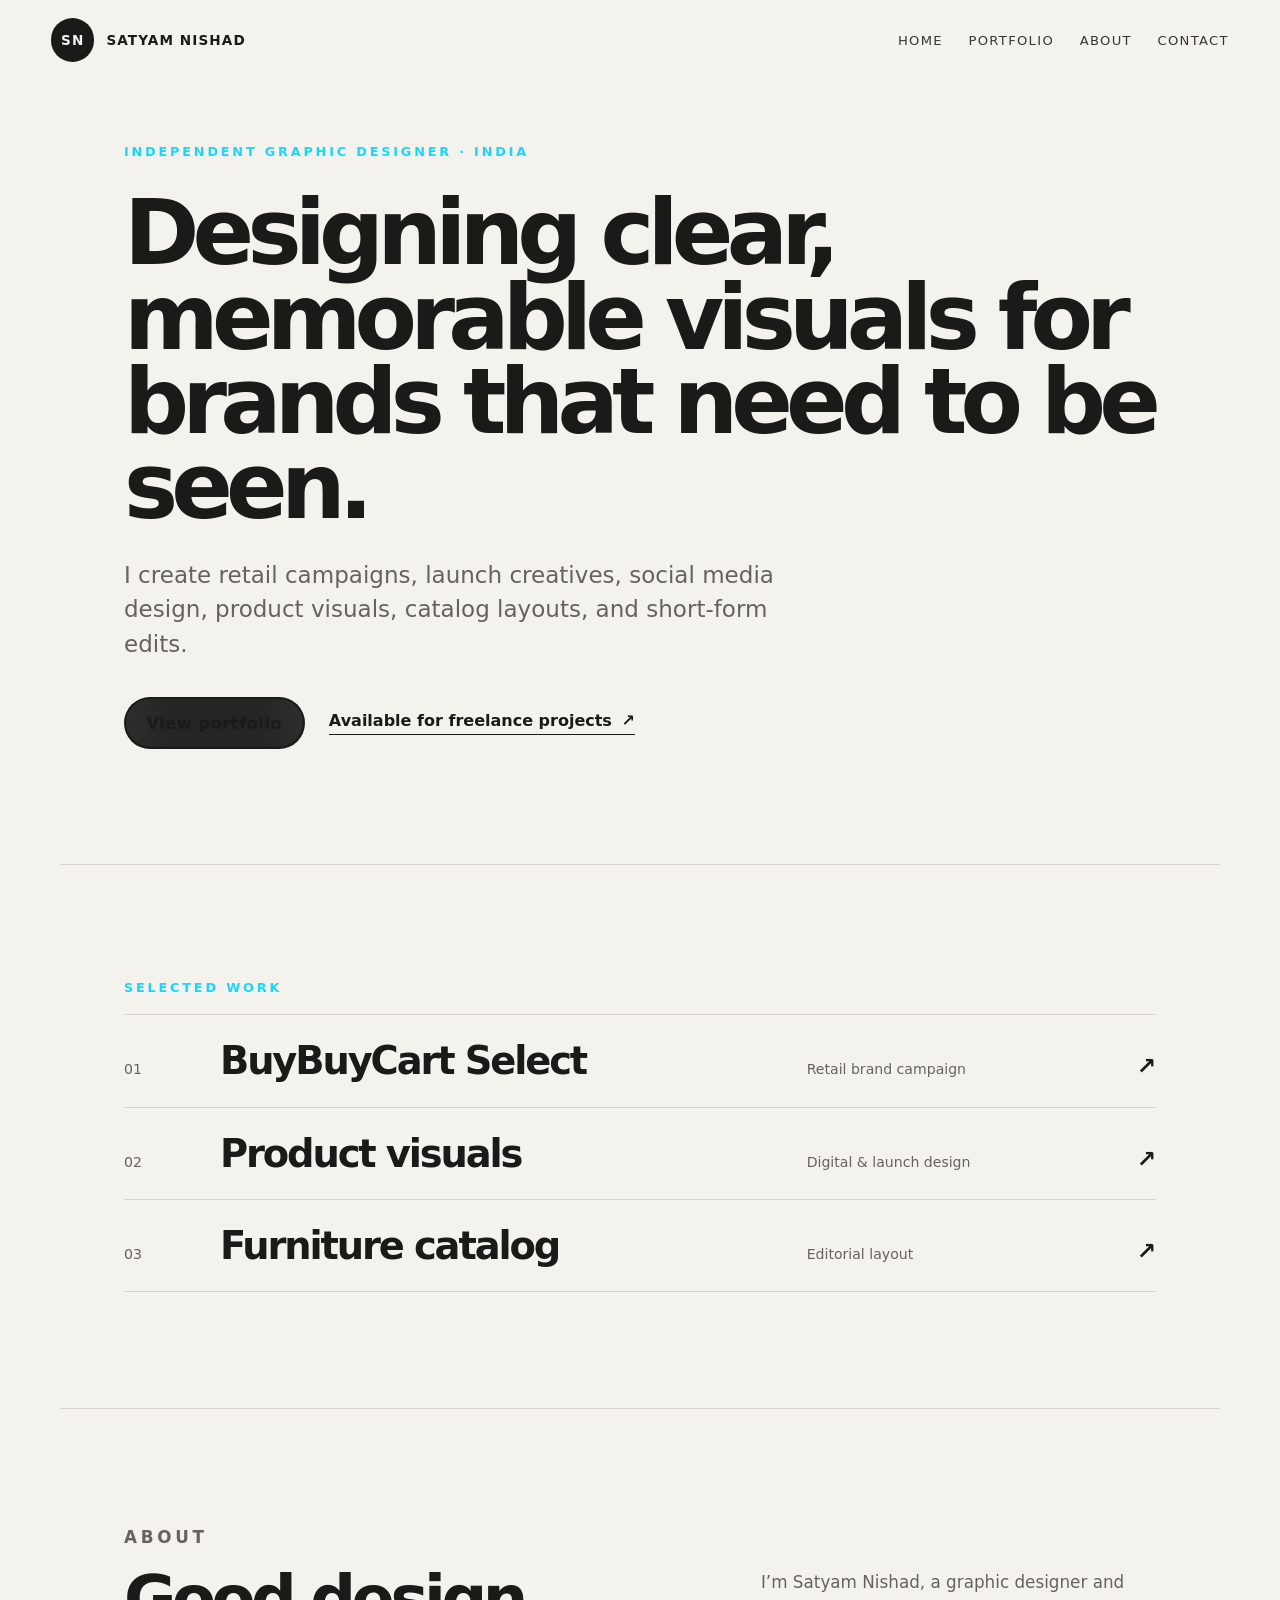
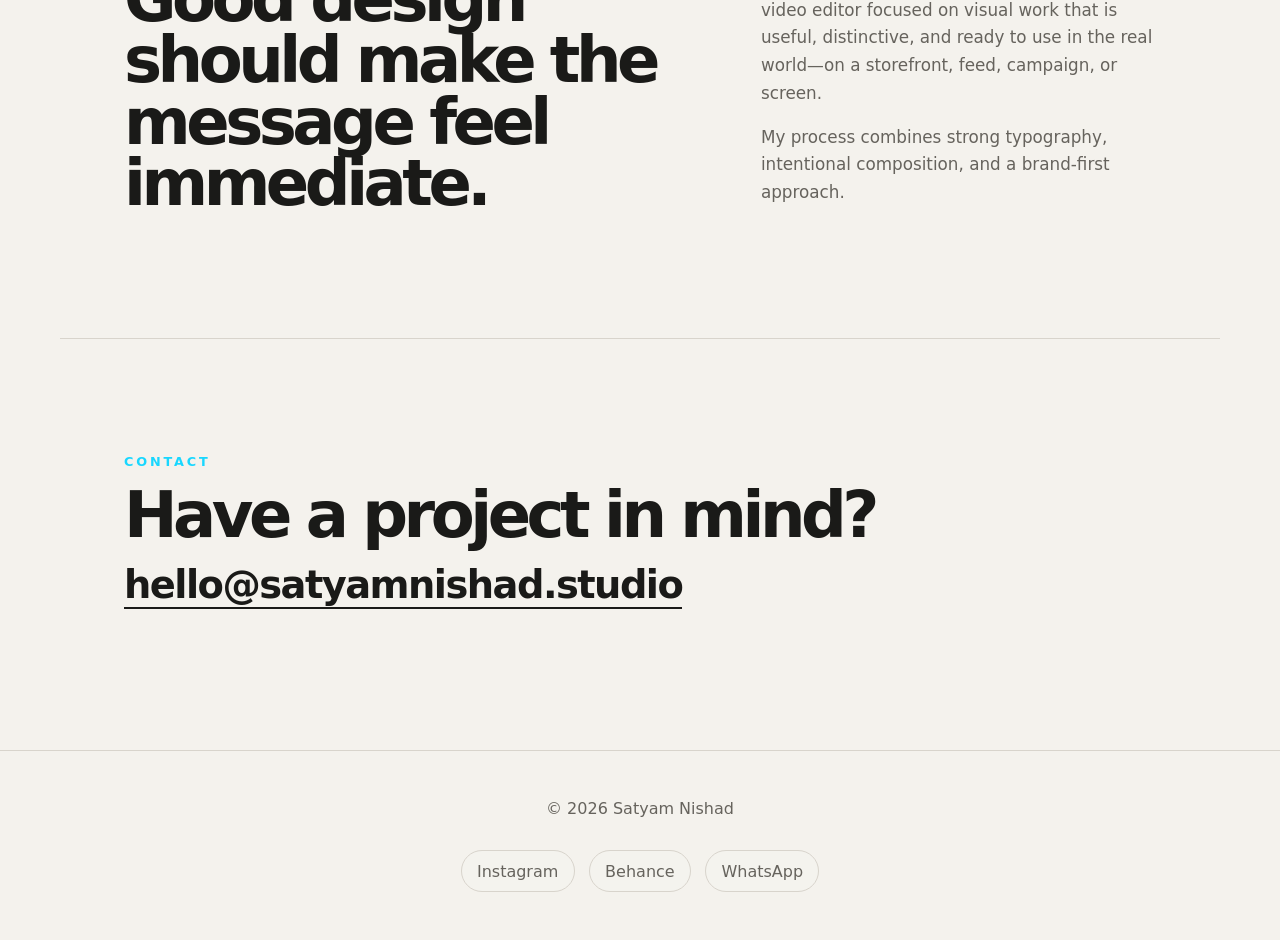
==== commit 3b364389: "jj" ====
--- a/index.html
+++ b/index.html
@@ -3,461 +3,43 @@
 <head>
   <meta charset="UTF-8">
   <meta name="viewport" content="width=device-width, initial-scale=1.0">
-  <meta name="description" content="SATYAM NISHAD - Graphic Designer, Video Editor, and Social Media Creative.">
-  <title>SATYAM NISHAD | Graphic Designer & Video Editor</title>
+  <meta name="description" content="Satyam Nishad — Graphic Designer and Video Editor.">
+  <title>Satyam Nishad — Graphic Designer</title>
   <link rel="stylesheet" href="style.css">
 </head>
-<body>
-  <div class="cursor-system" aria-hidden="true">
-    <span class="cursor-core"></span>
-    <span class="cursor-trail"></span>
-    <span class="cursor-trail"></span>
-    <span class="cursor-trail"></span>
-    <span class="cursor-trail"></span>
-    <span class="cursor-trail"></span>
-  </div>
-  <div class="noise" aria-hidden="true"></div>
-  <canvas id="particle-canvas" aria-hidden="true"></canvas>
-
+<body class="home-page">
   <header class="site-header">
-    <a class="brand magnetic" href="#hero" aria-label="Satyam Nishad Studio home">
-      <span>SN</span>
-      <strong>Satyam Nishad Studio</strong>
-    </a>
-    <button class="nav-toggle" type="button" aria-expanded="false" aria-label="Open navigation">
-      <span></span>
-      <span></span>
-    </button>
+    <a class="brand" href="index.html" aria-label="Satyam Nishad home"><span>SN</span><strong>Satyam Nishad</strong></a>
+    <button class="nav-toggle" type="button" aria-expanded="false" aria-label="Open navigation"><span></span><span></span></button>
     <nav class="site-nav" aria-label="Primary navigation">
+      <a href="index.html">Home</a>
+      <a href="portfolio.html">Portfolio</a>
       <a href="#about">About</a>
-      <a href="#skills">Skills</a>
-      <a href="#projects">Designs</a>
-      <a href="#buybuycart">BuyBuyCart</a>
-      <a href="#catalog">Catalog</a>
-      <a href="#video">Videos</a>
       <a href="#contact">Contact</a>
     </nav>
   </header>
-
   <main>
-    <section class="hero section" id="hero">
-      <div class="hero-orbit" aria-hidden="true">
-        <span class="orb orb-one"></span>
-        <span class="orb orb-two"></span>
-        <span class="orb orb-three"></span>
-      </div>
-
-      <div class="floating-tools" aria-hidden="true">
-        <span class="tool-chip">Ps</span>
-        <span class="tool-chip">Ai</span>
-        <span class="tool-chip">Pr</span>
-        <span class="tool-chip">Ae</span>
-        <span class="tool-chip">Cn</span>
-      </div>
-
-      <div class="hero-content hero-layout">
-        <div class="hero-copy">
-          <p class="eyebrow reveal">Creative Works by Satyam Nishad</p>
-          <h1 class="hero-title reveal">
-            <span>SATYAM</span>
-            <span>NISHAD</span>
-          </h1>
-          <div class="hero-subline reveal">
-            <span>Graphic Designer & Video Editor</span>
-            <span>Product posters, catalog layouts, social creatives, and vertical video edits.</span>
-          </div>
-          <div class="hero-actions reveal">
-            <a class="btn btn-primary magnetic" href="#projects">View Work</a>
-            <a class="btn btn-ghost magnetic" href="#contact">Hire Me</a>
-          </div>
-        </div>
-
-        <div class="hero-media reveal" aria-label="Selected portfolio previews">
-          <img class="hero-media-main" src="assets/logitech.jpeg" alt="Logitech MX Master product landing page design">
-          <img class="hero-media-side" src="assets/gamingconsole.jpeg" alt="Gaming controller product poster design">
-          <img class="hero-media-tall" src="assets/weather.jpeg" alt="Weather app interface poster design">
-        </div>
-      </div>
-
-      <div class="hero-social reveal" aria-label="Social links">
-        <a class="social-dot magnetic" href="https://instagram.com/" target="_blank" rel="noreferrer" aria-label="Instagram">IG</a>
-        <a class="social-dot magnetic" href="https://behance.net/" target="_blank" rel="noreferrer" aria-label="Behance">BE</a>
-        <a class="social-dot magnetic" href="https://wa.me/" target="_blank" rel="noreferrer" aria-label="WhatsApp">WA</a>
-      </div>
-
-      <a class="scroll-indicator" href="#about" aria-label="Scroll to about">
-        <span></span>
-        <small>Scroll</small>
-      </a>
+    <section class="home-hero section" id="hero">
+      <p class="eyebrow reveal">Independent Graphic Designer · India</p>
+      <h1 class="reveal">Designing clear, memorable visuals for brands that need to be seen.</h1>
+      <p class="home-intro reveal">I create retail campaigns, launch creatives, social media design, product visuals, catalog layouts, and short-form edits.</p>
+      <div class="home-actions reveal"><a class="btn btn-primary" href="portfolio.html">View portfolio</a><a class="text-link" href="#contact">Available for freelance projects <span>↗</span></a></div>
     </section>
-
-    <section class="about section" id="about">
-      <div class="section-heading reveal">
-        <p class="eyebrow">About The Studio</p>
-        <h2>Visual direction shaped around products, feeds, and motion.</h2>
-      </div>
-
-      <div class="about-grid">
-        <div class="portrait-frame reveal tilt-card">
-          <div class="portrait">
-            <img class="portrait-image" src="assets/satyam.jpeg" alt="Portrait of Satyam Nishad" loading="lazy" decoding="async">
-            <div class="portrait-mark">SN</div>
-            <div class="portrait-lines"></div>
-            <p>Designed by Satyam Nishad</p>
-          </div>
-        </div>
-
-        <div class="about-copy reveal">
-          <p>
-            SATYAM NISHAD crafts premium visual systems for creators, brands, and digital campaigns.
-            From high-impact product posters and social media creatives to catalog layouts,
-            sharp reels editing, motion graphics, and cinematic video edits, every frame is
-            built to stop the scroll.
-          </p>
-          <p>
-            Satyam Nishad Studio blends branding instinct, composition, color psychology, and
-            modern editing rhythm to create visuals that feel polished, memorable, and ready for
-            launch.
-          </p>
-
-          <div class="stats">
-            <article>
-              <strong data-count="120">0</strong>
-              <span>Projects completed</span>
-            </article>
-            <article>
-              <strong data-count="45">0</strong>
-              <span>Happy clients</span>
-            </article>
-            <article>
-              <strong data-count="4">0</strong>
-              <span>Years creating</span>
-            </article>
-          </div>
-
-          <div class="tool-stack" aria-label="Creative tools">
-            <span>Photoshop</span>
-            <span>Illustrator</span>
-            <span>Premiere Pro</span>
-            <span>After Effects</span>
-            <span>Canva</span>
-          </div>
-        </div>
+    <section class="home-work section" aria-label="Selected work">
+      <p class="eyebrow reveal">Selected work</p>
+      <div class="work-index">
+        <a class="work-index-item reveal" href="portfolio.html#buybuycart"><span>01</span><strong>BuyBuyCart Select</strong><em>Retail brand campaign</em><b>↗</b></a>
+        <a class="work-index-item reveal" href="portfolio.html#product-visuals"><span>02</span><strong>Product visuals</strong><em>Digital &amp; launch design</em><b>↗</b></a>
+        <a class="work-index-item reveal" href="portfolio.html#catalog"><span>03</span><strong>Furniture catalog</strong><em>Editorial layout</em><b>↗</b></a>
       </div>
     </section>
-
-    <section class="skills section" id="skills">
-      <div class="section-heading reveal">
-        <p class="eyebrow">Signature Skills</p>
-        <h2>Services matched to the work in this portfolio.</h2>
-      </div>
-
-      <div class="skill-grid">
-        <article class="skill-card reveal tilt-card">
-          <span class="skill-icon">GD</span>
-          <h3>Product Posters</h3>
-          <p>Landing-page style product visuals for tech, gadgets, apps, and launch campaigns.</p>
-        </article>
-        <article class="skill-card reveal tilt-card">
-          <span class="skill-icon">VE</span>
-          <h3>Vertical Video Editing</h3>
-          <p>Fast-paced cuts, cinematic pacing, sound-led edits, and retention-focused structure.</p>
-        </article>
-        <article class="skill-card reveal tilt-card">
-          <span class="skill-icon">BR</span>
-          <h3>Catalog Design</h3>
-          <p>Multi-page product catalogs with clean hierarchy, lifestyle imagery, and selling detail.</p>
-        </article>
-        <article class="skill-card reveal tilt-card">
-          <span class="skill-icon">MG</span>
-          <h3>Motion Graphics</h3>
-          <p>Animated titles, kinetic layouts, product reveals, and modern motion accents.</p>
-        </article>
-        <article class="skill-card reveal tilt-card">
-          <span class="skill-icon">YT</span>
-          <h3>App UI Creatives</h3>
-          <p>Mobile-first interface posters with atmosphere, contrast, and presentation polish.</p>
-        </article>
-        <article class="skill-card reveal tilt-card">
-          <span class="skill-icon">SM</span>
-          <h3>Social Media Creatives</h3>
-          <p>Launch posts, carousels, ads, reels covers, and daily content with brand consistency.</p>
-        </article>
-      </div>
+    <section class="home-about section" id="about">
+      <p class="eyebrow reveal">About</p>
+      <div class="home-about-grid reveal"><h2>Good design should make the message feel immediate.</h2><div><p>I’m Satyam Nishad, a graphic designer and video editor focused on visual work that is useful, distinctive, and ready to use in the real world—on a storefront, feed, campaign, or screen.</p><p>My process combines strong typography, intentional composition, and a brand-first approach.</p></div></div>
     </section>
-
-    <section class="projects section" id="projects">
-      <div class="section-heading reveal">
-        <p class="eyebrow">Featured Designs</p>
-        <h2>Product visuals, interface concepts, and launch-ready creative work.</h2>
-      </div>
-
-      <div class="project-grid">
-        <article class="project-card buybuycart-card large reveal">
-          <img src="assets/buyBuyCart/WhatsApp%20Image%202026-11-20%20at%201.08.11%20PM.jpeg" alt="BuyBuyCart Select retail standee collection" loading="lazy" decoding="async">
-          <div class="project-overlay">
-            <span>Retail Brand Campaign</span>
-            <h3>BuyBuyCart Select</h3>
-            <a class="project-link magnetic" href="#buybuycart">View Case Study</a>
-          </div>
-        </article>
-        <article class="project-card large reveal">
-          <img src="assets/logitech.jpeg" alt="Logitech MX Master product landing page design" loading="lazy" decoding="async">
-          <div class="project-overlay">
-            <span>Product Landing Visual</span>
-            <h3>Logitech MX Master 3S</h3>
-            <a class="project-link magnetic" href="#contact">View Project</a>
-          </div>
-        </article>
-        <article class="project-card reveal">
-          <img src="assets/gamingconsole.jpeg" alt="Gaming controller product poster design" loading="lazy" decoding="async">
-          <div class="project-overlay">
-            <span>Product Poster</span>
-            <h3>Dual Seans Controller</h3>
-            <a class="project-link magnetic" href="#contact">View Project</a>
-          </div>
-        </article>
-        <article class="project-card reveal">
-          <img src="assets/weather.jpeg" alt="Weather app UI creative" loading="lazy" decoding="async">
-          <div class="project-overlay">
-            <span>App UI Creative</span>
-            <h3>Weather App Concept</h3>
-            <a class="project-link magnetic" href="#contact">View Project</a>
-          </div>
-        </article>
-        <article class="project-card wide reveal">
-          <img src="assets/Green and White Modern Furniture Product Catalog Booklet/1.webp" alt="Furniture product catalog cover design" loading="lazy" decoding="async">
-          <div class="project-overlay">
-            <span>Catalog Design</span>
-            <h3>Rimberio Furniture Product Catalog</h3>
-            <a class="project-link magnetic" href="#catalog">View Catalog</a>
-          </div>
-        </article>
-        <article class="project-card reveal">
-          <video src="assets/videos/WhatsApp Video 2026-06-27 at 12.50.24 PM.mp4" muted loop playsinline preload="metadata"></video>
-          <div class="project-overlay">
-            <span>Video Editing</span>
-            <h3>Short Form Motion Edit</h3>
-            <a class="project-link magnetic" href="#video">View Video</a>
-          </div>
-        </article>
-        <article class="project-card reveal">
-          <video src="assets/videos/WhatsApp Video 2026-06-27 at 12.28.39 PM.mp4" muted loop playsinline preload="metadata"></video>
-          <div class="project-overlay">
-            <span>Reel Edit</span>
-            <h3>Vertical Story Cut</h3>
-            <a class="project-link magnetic" href="#video">View Video</a>
-          </div>
-        </article>
-      </div>
-
-      <div class="horizontal-showcase reveal" aria-label="Creative categories">
-        <div class="showcase-track">
-          <span>Poster Design</span>
-          <span>Product UI</span>
-          <span>Catalog Layout</span>
-          <span>Reels Editing</span>
-          <span>Motion Graphics</span>
-          <span>Social Creatives</span>
-          <span>Poster Design</span>
-          <span>Product UI</span>
-          <span>Catalog Layout</span>
-          <span>Reels Editing</span>
-        </div>
-      </div>
-    </section>
-
-    <section class="buybuycart section" id="buybuycart">
-      <div class="section-heading reveal">
-        <p class="eyebrow">Retail Branding &middot; BuyBuyCart Select</p>
-        <h2>A premium grocery launch system built for streets, stores, and social.</h2>
-      </div>
-
-      <div class="buybuycart-case reveal">
-        <div class="buybuycart-case-art">
-          <img src="assets/buyBuyCart/WhatsApp%20Image%202026-11-20%20at%201.08.11%20PM.jpeg" alt="BuyBuyCart Select retail display designs" loading="lazy" decoding="async">
-        </div>
-        <div class="catalog-copy">
-          <p>
-            Developed a cohesive visual campaign for BuyBuyCart Select, a premium grocery marketplace.
-            The identity was adapted across launch posters, store standees, aisle signage, app-download
-            creatives, and promotional social content.
-          </p>
-          <div class="catalog-points">
-            <span>Brand campaign</span>
-            <span>Store standees &amp; signage</span>
-            <span>Launch posters</span>
-            <span>App promotion creatives</span>
-            <span>Retail social media</span>
-          </div>
-          <a class="btn btn-ghost magnetic" href="#contact">Discuss Retail Branding</a>
-        </div>
-      </div>
-
-      <div class="buybuycart-gallery" aria-label="BuyBuyCart Select campaign gallery">
-        <img class="buybuycart-wide reveal" src="assets/buyBuyCart/WhatsApp%20Image%202026-11-20%20at%201.08.01%20PM.jpeg" alt="BuyBuyCart Select horizontal retail banner" loading="lazy" decoding="async">
-        <img class="reveal" src="assets/buyBuyCart/WhatsApp%20Image%202026-11-20%20at%201.08.02%20PM.jpeg" alt="BuyBuyCart Select store standee design" loading="lazy" decoding="async">
-        <img class="reveal" src="assets/buyBuyCart/WhatsApp%20Image%202026-11-20%20at%201.08.03%20PM.jpeg" alt="BuyBuyCart Select store standee design" loading="lazy" decoding="async">
-        <img class="buybuycart-wide reveal" src="assets/buyBuyCart/WhatsApp%20Image%202026-11-20%20at%201.08.04%20PM.jpeg" alt="BuyBuyCart Select promotional banner" loading="lazy" decoding="async">
-        <img class="buybuycart-wide reveal" src="assets/buyBuyCart/WhatsApp%20Image%202026-11-20%20at%201.08.09%20PM.jpeg" alt="BuyBuyCart Select quality campaign banner" loading="lazy" decoding="async">
-        <img class="buybuycart-wide reveal" src="assets/buyBuyCart/WhatsApp%20Image%202026-11-20%20at%201.08.10%20PM.jpeg" alt="BuyBuyCart Select grocery campaign banner" loading="lazy" decoding="async">
-        <img class="reveal" src="assets/buyBuyCart/WhatsApp%20Image%202026-11-20%20at%201.08.12%20PM%20(1).jpeg" alt="BuyBuyCart Select store signage preview" loading="lazy" decoding="async">
-        <img class="buybuycart-wide reveal" src="assets/buyBuyCart/WhatsApp%20Image%202026-11-20%20at%201.08.12%20PM.jpeg" alt="BuyBuyCart Select brand banner" loading="lazy" decoding="async">
-        <img class="buybuycart-wide reveal" src="assets/buyBuyCart/WhatsApp%20Image%202026-11-20%20at%201.08.13%20PM%20(1).jpeg" alt="BuyBuyCart Select promotional banner" loading="lazy" decoding="async">
-        <img class="buybuycart-wide reveal" src="assets/buyBuyCart/WhatsApp%20Image%202026-11-20%20at%201.08.13%20PM.jpeg" alt="BuyBuyCart Select premium grocery banner" loading="lazy" decoding="async">
-        <img class="reveal" src="assets/buyBuyCart/WhatsApp%20Image%202026-11-20%20at%201.08.14%20PM%20(1).jpeg" alt="BuyBuyCart Select retail standee design" loading="lazy" decoding="async">
-        <img class="reveal" src="assets/buyBuyCart/WhatsApp%20Image%202026-11-20%20at%201.08.14%20PM.jpeg" alt="BuyBuyCart Select retail campaign poster" loading="lazy" decoding="async">
-        <img class="reveal" src="assets/buyBuyCart/WhatsApp%20Image%202026-11-20%20at%201.08.15%20PM.jpeg" alt="BuyBuyCart Select supermarket launch creative" loading="lazy" decoding="async">
-        <img class="reveal" src="assets/buyBuyCart/WhatsApp%20Image%202026-11-20%20at%201.08.16%20PM%20(1).jpeg" alt="BuyBuyCart Select store standee design" loading="lazy" decoding="async">
-        <img class="reveal" src="assets/buyBuyCart/WhatsApp%20Image%202026-11-20%20at%201.08.16%20PM.jpeg" alt="BuyBuyCart Select launch poster" loading="lazy" decoding="async">
-        <img class="reveal" src="assets/buyBuyCart/WhatsApp%20Image%202026-11-20%20at%201.08.17%20PM%20(1).jpeg" alt="BuyBuyCart Select standee campaign" loading="lazy" decoding="async">
-        <img class="reveal" src="assets/buyBuyCart/WhatsApp%20Image%202026-11-20%20at%201.08.17%20PM.jpeg" alt="BuyBuyCart Select promotional creative" loading="lazy" decoding="async">
-        <img class="reveal" src="assets/buyBuyCart/WhatsApp%20Image%202026-11-20%20at%201.08.18%20PM%20(1).jpeg" alt="BuyBuyCart Select store standee set" loading="lazy" decoding="async">
-        <img class="reveal" src="assets/buyBuyCart/WhatsApp%20Image%202026-11-20%20at%201.08.18%20PM.jpeg" alt="BuyBuyCart Select retail standee collection" loading="lazy" decoding="async">
-        <img class="reveal" src="assets/buyBuyCart/WhatsApp%20Image%202026-11-20%20at%201.08.19%20PM.jpeg" alt="BuyBuyCart Select grocery launch standee" loading="lazy" decoding="async">
-      </div>
-    </section>
-
-    <section class="catalog section" id="catalog">
-      <div class="section-heading reveal">
-        <p class="eyebrow">Catalog Design</p>
-        <h2>A complete product catalog arranged for browsing and selling.</h2>
-      </div>
-
-      <div class="catalog-feature reveal">
-        <div class="catalog-cover">
-          <img src="assets/Green and White Modern Furniture Product Catalog Booklet/1.webp" alt="Rimberio furniture catalog cover" loading="lazy" decoding="async">
-        </div>
-        <div class="catalog-copy">
-          <p>
-            The furniture catalog assets work best as a dedicated section because they show page
-            hierarchy, product range, editorial spacing, and brand consistency across a full booklet.
-          </p>
-          <div class="catalog-points">
-            <span>10-page booklet</span>
-            <span>Furniture product layout</span>
-            <span>Green and white brand system</span>
-          </div>
-          <a class="btn btn-ghost magnetic" href="#contact">Discuss Catalog Work</a>
-        </div>
-      </div>
-
-      <div class="catalog-grid" aria-label="Furniture catalog page previews">
-        <img class="reveal" src="assets/Green and White Modern Furniture Product Catalog Booklet/2.webp" alt="Furniture catalog page 2" loading="lazy" decoding="async">
-        <img class="reveal" src="assets/Green and White Modern Furniture Product Catalog Booklet/3.webp" alt="Furniture catalog page 3" loading="lazy" decoding="async">
-        <img class="reveal" src="assets/Green and White Modern Furniture Product Catalog Booklet/4.webp" alt="Furniture catalog page 4" loading="lazy" decoding="async">
-        <img class="reveal" src="assets/Green and White Modern Furniture Product Catalog Booklet/5.webp" alt="Furniture catalog page 5" loading="lazy" decoding="async">
-        <img class="reveal" src="assets/Green and White Modern Furniture Product Catalog Booklet/6.webp" alt="Furniture catalog page 6" loading="lazy" decoding="async">
-        <img class="reveal" src="assets/Green and White Modern Furniture Product Catalog Booklet/7.webp" alt="Furniture catalog page 7" loading="lazy" decoding="async">
-        <img class="reveal" src="assets/Green and White Modern Furniture Product Catalog Booklet/8.webp" alt="Furniture catalog page 8" loading="lazy" decoding="async">
-        <img class="reveal" src="assets/Green and White Modern Furniture Product Catalog Booklet/9.webp" alt="Furniture catalog page 9" loading="lazy" decoding="async">
-        <img class="reveal" src="assets/Green and White Modern Furniture Product Catalog Booklet/10.webp" alt="Furniture catalog back page" loading="lazy" decoding="async">
-      </div>
-    </section>
-
-    <section class="video section" id="video">
-      <div class="section-heading reveal">
-        <p class="eyebrow">Video Showcase</p>
-        <h2>Vertical edits placed where motion can do the selling.</h2>
-      </div>
-
-      <div class="video-grid reveal">
-        <article class="video-card">
-          <video controls muted playsinline preload="metadata" src="assets/videos/WhatsApp Video 2026-06-27 at 12.28.39 PM.mp4"></video>
-          <span class="play">01</span>
-          <h3>Vertical Story Edit</h3>
-        </article>
-        <article class="video-card">
-          <video controls muted playsinline preload="metadata" src="assets/videos/WhatsApp Video 2026-06-27 at 12.50.24 PM.mp4"></video>
-          <span class="play">02</span>
-          <h3>Short Form Motion Edit</h3>
-        </article>
-      </div>
-    </section>
-
-    <section class="testimonials section" id="testimonials">
-      <div class="section-heading reveal">
-        <p class="eyebrow">Client Notes</p>
-        <h2>Work that looks premium and performs on the feed.</h2>
-      </div>
-
-      <div class="testimonial-shell reveal">
-        <button class="slider-btn prev" type="button" aria-label="Previous testimonial">Prev</button>
-        <div class="testimonial-slider">
-          <article class="testimonial active">
-            <p>"Satyam gave our campaign a cinematic identity. The posters and reels looked premium from the first draft."</p>
-            <strong>Aarav Mehta</strong>
-            <span>Founder, Urban Launch</span>
-          </article>
-          <article class="testimonial">
-            <p>"Our thumbnails finally looked sharp, emotional, and clickable. The channel branding became instantly stronger."</p>
-            <strong>Nisha Verma</strong>
-            <span>Content Creator</span>
-          </article>
-          <article class="testimonial">
-            <p>"Satyam Nishad Studio understands social media pace. Clean edits, strong typography, and reliable delivery."</p>
-            <strong>Rohan Singh</strong>
-            <span>Marketing Lead</span>
-          </article>
-        </div>
-        <button class="slider-btn next" type="button" aria-label="Next testimonial">Next</button>
-      </div>
-    </section>
-
-    <section class="contact section" id="contact">
-      <div class="contact-shell">
-        <div class="contact-copy reveal">
-          <p class="eyebrow">Hire Satyam Nishad</p>
-          <h2>Let's create visuals that make your brand impossible to ignore.</h2>
-          <p>For posters, reels, thumbnails, branding, and full social media creative direction, send a short brief and Satyam Nishad Studio will shape the visual language.</p>
-
-          <div class="contact-links">
-            <a href="mailto:hello@satyamnishad.studio">hello@satyamnishad.studio</a>
-            <a href="https://instagram.com/" target="_blank" rel="noreferrer">Instagram</a>
-            <a href="https://behance.net/" target="_blank" rel="noreferrer">Behance</a>
-            <a class="whatsapp magnetic" href="https://wa.me/" target="_blank" rel="noreferrer">WhatsApp</a>
-          </div>
-        </div>
-
-        <form class="contact-form reveal" action="mailto:hello@satyamnishad.studio" method="post" enctype="text/plain">
-          <label>
-            <span>Name</span>
-            <input type="text" name="name" placeholder="Your name" required>
-          </label>
-          <label>
-            <span>Email</span>
-            <input type="email" name="email" placeholder="you@example.com" required>
-          </label>
-          <label>
-            <span>Project Type</span>
-            <select name="project">
-              <option>Graphic Designing</option>
-              <option>Video Editing</option>
-              <option>Branding</option>
-              <option>Reels Editing</option>
-              <option>Thumbnail Design</option>
-            </select>
-          </label>
-          <label>
-            <span>Brief</span>
-            <textarea name="brief" rows="5" placeholder="Tell me what you want to create"></textarea>
-          </label>
-          <button class="btn btn-primary magnetic" type="submit">Send Creative Brief</button>
-        </form>
-      </div>
-    </section>
+    <section class="home-contact section" id="contact"><p class="eyebrow reveal">Contact</p><h2 class="reveal">Have a project in mind?</h2><a class="contact-email reveal" href="mailto:hello@satyamnishad.studio">hello@satyamnishad.studio</a></section>
   </main>
-
-  <footer class="site-footer">
-    <div class="footer-line" aria-hidden="true"></div>
-    <p>Designed with creativity by Satyam Nishad.</p>
-    <div class="footer-social">
-      <a href="https://instagram.com/" target="_blank" rel="noreferrer">Instagram</a>
-      <a href="https://behance.net/" target="_blank" rel="noreferrer">Behance</a>
-      <a href="https://wa.me/" target="_blank" rel="noreferrer">WhatsApp</a>
-    </div>
-  </footer>
-
+  <footer class="site-footer"><p>© 2026 Satyam Nishad</p><div class="footer-social"><a href="https://instagram.com/" target="_blank" rel="noreferrer">Instagram</a><a href="https://behance.net/" target="_blank" rel="noreferrer">Behance</a><a href="https://wa.me/" target="_blank" rel="noreferrer">WhatsApp</a></div></footer>
   <script src="script.js"></script>
 </body>
 </html>
--- a/style.css
+++ b/style.css
@@ -1750,3 +1750,126 @@
     transition-duration: 0.01ms !important;
   }
 }
+
+/* Focused portfolio pages */
+.home-page,
+.portfolio-page {
+  --bg: #f4f2ed;
+  --text: #1a1a18;
+  --muted: #66635d;
+  --line: #d8d4cc;
+  --shadow: 0 18px 55px rgba(25, 24, 20, 0.1);
+  color: var(--text);
+  background: var(--bg);
+}
+
+.home-page .noise,
+.home-page .cursor-system,
+.home-page #particle-canvas,
+.portfolio-page .noise,
+.portfolio-page .cursor-system,
+.portfolio-page #particle-canvas { display: none; }
+
+.home-page .site-header,
+.portfolio-page .site-header {
+  background: rgba(244, 242, 237, 0.9);
+  backdrop-filter: blur(14px);
+  border-bottom-color: var(--line);
+}
+
+.home-page .brand span,
+.portfolio-page .brand span { background: #1a1a18; color: #f4f2ed; box-shadow: none; }
+
+.home-page .site-nav a,
+.portfolio-page .site-nav a { color: #383630; }
+
+.home-page .site-nav a::after,
+.portfolio-page .site-nav a::after { background: #1a1a18; }
+
+.home-page .section,
+.portfolio-page .section { position: relative; z-index: 2; }
+
+.home-hero,
+.portfolio-intro {
+  display: grid;
+  align-content: center;
+  width: min(1160px, 100%);
+  min-height: min(760px, 88svh);
+  margin: 0 auto;
+  padding-top: calc(var(--header-height) + 4rem);
+}
+
+.home-hero h1,
+.portfolio-intro h1 {
+  max-width: 1080px;
+  margin: 1rem 0 1.8rem;
+  color: #1a1a18;
+  font-size: clamp(3.1rem, 7.1vw, 7.5rem);
+  font-weight: 700;
+  letter-spacing: -0.075em;
+  line-height: 0.93;
+}
+
+.home-intro,
+.portfolio-summary {
+  max-width: 41rem;
+  margin: 0;
+  color: var(--muted);
+  font-size: clamp(1.1rem, 1.8vw, 1.45rem);
+  line-height: 1.5;
+}
+
+.home-actions { display: flex; align-items: center; flex-wrap: wrap; gap: 1.5rem; margin-top: 2.25rem; }
+.home-page .btn-primary { background: #1a1a18; box-shadow: none; }
+.text-link { border-bottom: 1px solid #1a1a18; padding-bottom: 0.25rem; font-weight: 700; }
+.text-link span { margin-left: 0.25rem; }
+
+.home-work,
+.home-about,
+.home-contact { width: min(1160px, 100%); margin-inline: auto; border-top: 1px solid var(--line); }
+
+.work-index { margin-top: 1.2rem; border-bottom: 1px solid var(--line); }
+.work-index-item { display: grid; grid-template-columns: 5rem minmax(0, 1fr) minmax(10rem, 0.55fr) auto; gap: 1rem; align-items: baseline; padding: 1.45rem 0; border-top: 1px solid var(--line); transition: padding 0.25s ease, color 0.25s ease; }
+.work-index-item:hover { padding-inline: 0.75rem; color: #5b7d26; }
+.work-index-item span,
+.work-index-item em { color: var(--muted); font-size: 0.88rem; font-style: normal; }
+.work-index-item strong { font-size: clamp(1.5rem, 3vw, 2.7rem); letter-spacing: -0.055em; }
+.work-index-item b { font-size: 1.45rem; }
+
+.home-about-grid { display: grid; grid-template-columns: minmax(0, 1.15fr) minmax(17rem, 0.85fr); gap: clamp(2rem, 8vw, 9rem); margin-top: 1.1rem; }
+.home-about h2,
+.home-contact h2 { margin: 0; color: #1a1a18; font-size: clamp(2.35rem, 5vw, 5.25rem); letter-spacing: -0.07em; line-height: 0.96; }
+.home-about p { margin: 0 0 1rem; color: var(--muted); font-size: 1.05rem; line-height: 1.65; }
+.home-contact { padding-bottom: clamp(5rem, 11vw, 10rem) !important; }
+.contact-email { display: inline-block; margin-top: 1rem; border-bottom: 2px solid #1a1a18; color: #1a1a18; font-size: clamp(1.25rem, 3vw, 2.4rem); font-weight: 700; letter-spacing: -0.04em; }
+
+.portfolio-page .portfolio-intro { min-height: min(560px, 68svh); }
+.portfolio-page .section-heading h2 { color: #1a1a18; font-size: clamp(2.5rem, 5.7vw, 5.7rem); }
+.portfolio-page .eyebrow { color: #68635d; }
+.portfolio-page .catalog-copy,
+.portfolio-page .catalog-cover,
+.portfolio-page .catalog-grid img,
+.portfolio-page .buybuycart-gallery img { background: #fff; border-color: var(--line); box-shadow: var(--shadow); }
+.portfolio-page .catalog-copy p { color: var(--muted); }
+.portfolio-page .catalog-points span { color: #4d4a44; border-color: var(--line); background: #f8f7f4; }
+.portfolio-page .project-card { border-radius: 0; box-shadow: none; }
+.portfolio-page .project-card::before { display: none; }
+.portfolio-page .project-overlay { background: linear-gradient(transparent, rgba(0,0,0,.82)); }
+.portfolio-page .video-card { border-color: var(--line); background: #fff; box-shadow: var(--shadow); }
+
+.home-page .site-footer,
+.portfolio-page .site-footer { border-top: 1px solid var(--line); color: var(--muted); }
+.home-page .footer-social a,
+.portfolio-page .footer-social a { color: var(--muted); }
+
+@media (max-width: 680px) {
+  .home-hero,
+  .portfolio-intro { min-height: min(680px, 88svh); padding-top: calc(var(--header-height) + 3rem); }
+  .home-hero h1,
+  .portfolio-intro h1 { font-size: clamp(3rem, 14vw, 4.7rem); }
+  .work-index-item { grid-template-columns: 2rem 1fr auto; gap: 0.7rem; }
+  .work-index-item em { display: none; }
+  .home-about-grid { grid-template-columns: 1fr; gap: 1.6rem; }
+  .home-page .site-nav,
+  .portfolio-page .site-nav { background: #f4f2ed; }
+}
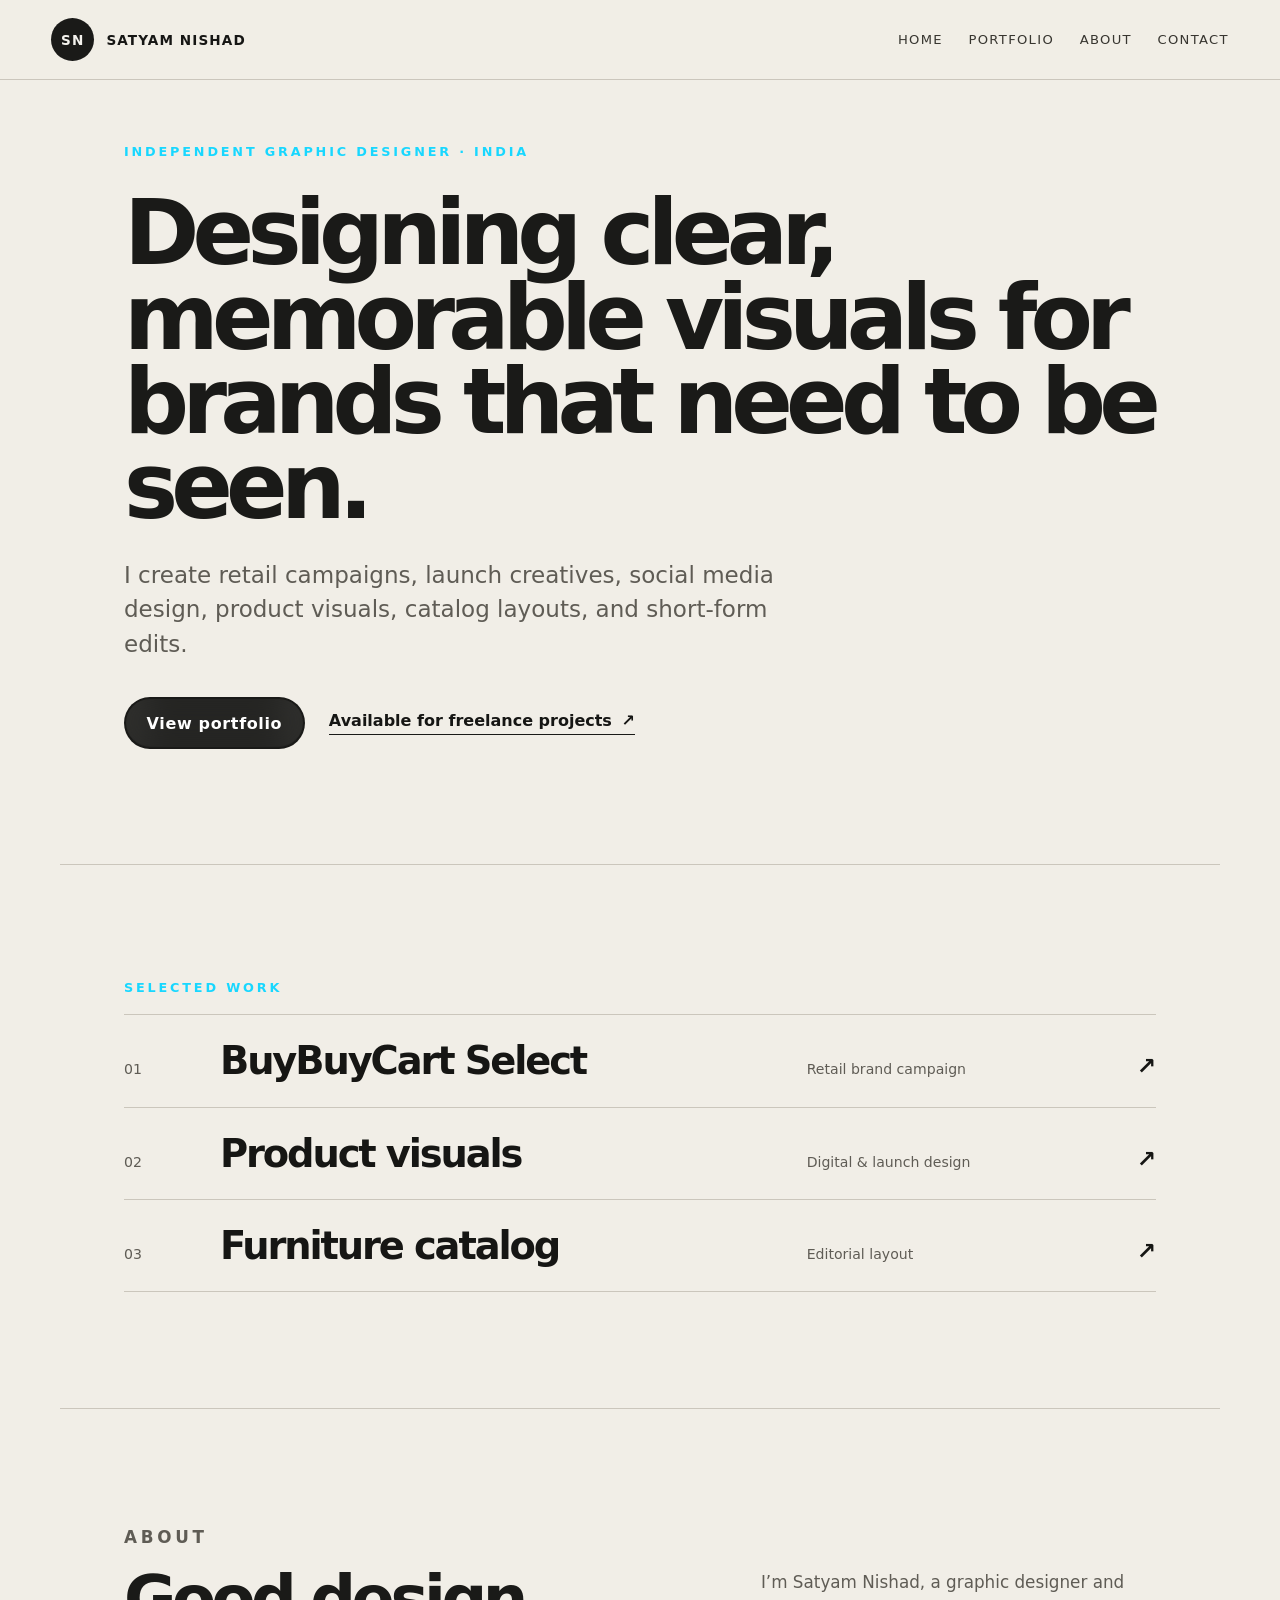
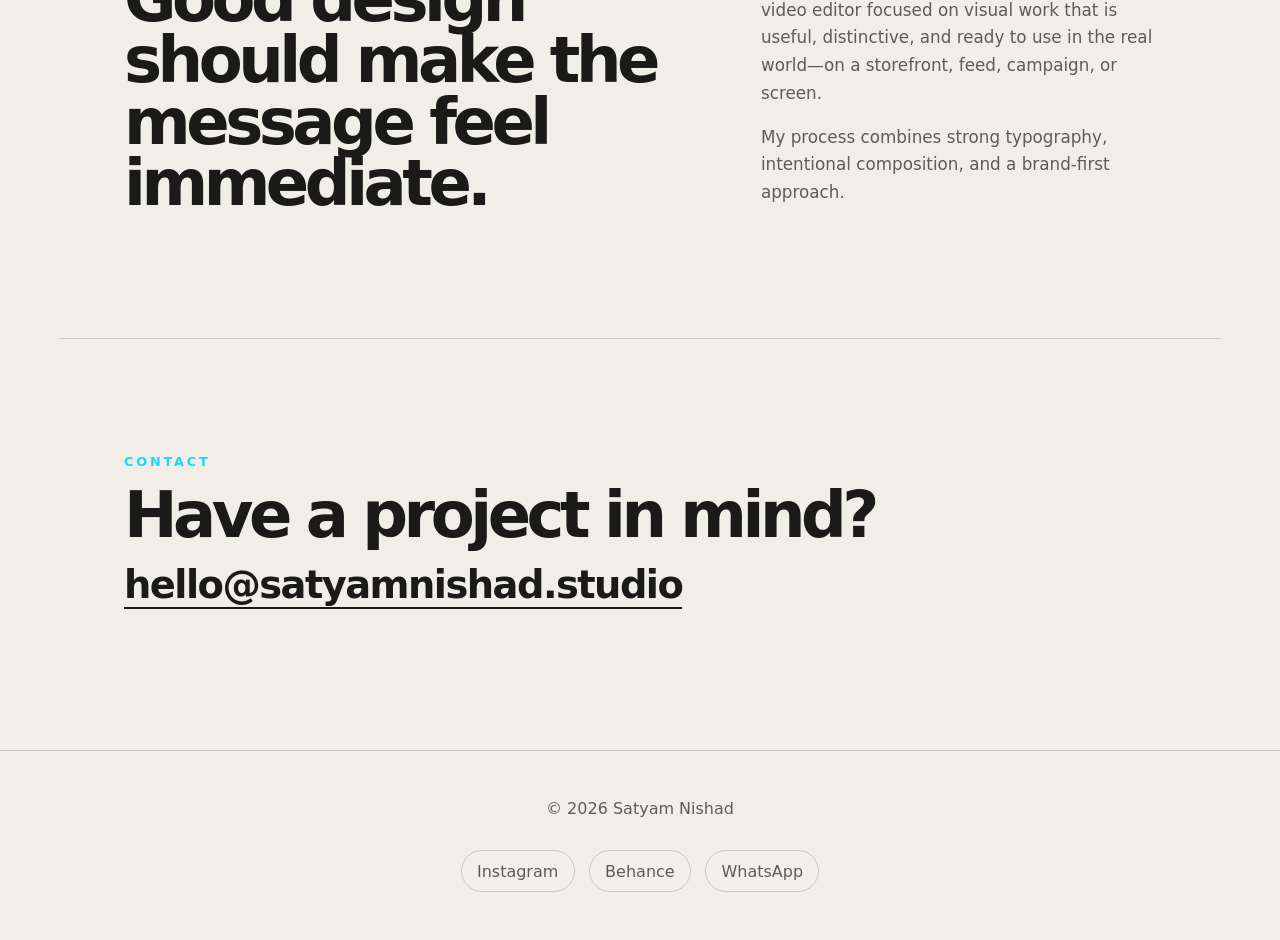
==== commit a7c8c5ec: "added" ====
--- a/index.html
+++ b/index.html
@@ -1,5 +1,6 @@
 <!DOCTYPE html>
 <html lang="en">
+
 <head>
   <meta charset="UTF-8">
   <meta name="viewport" content="width=device-width, initial-scale=1.0">
@@ -7,10 +8,12 @@
   <title>Satyam Nishad — Graphic Designer</title>
   <link rel="stylesheet" href="style.css">
 </head>
+
 <body class="home-page">
   <header class="site-header">
     <a class="brand" href="index.html" aria-label="Satyam Nishad home"><span>SN</span><strong>Satyam Nishad</strong></a>
-    <button class="nav-toggle" type="button" aria-expanded="false" aria-label="Open navigation"><span></span><span></span></button>
+    <button class="nav-toggle" type="button" aria-expanded="false"
+      aria-label="Open navigation"><span></span><span></span></button>
     <nav class="site-nav" aria-label="Primary navigation">
       <a href="index.html">Home</a>
       <a href="portfolio.html">Portfolio</a>
@@ -22,24 +25,46 @@
     <section class="home-hero section" id="hero">
       <p class="eyebrow reveal">Independent Graphic Designer · India</p>
       <h1 class="reveal">Designing clear, memorable visuals for brands that need to be seen.</h1>
-      <p class="home-intro reveal">I create retail campaigns, launch creatives, social media design, product visuals, catalog layouts, and short-form edits.</p>
-      <div class="home-actions reveal"><a class="btn btn-primary" href="portfolio.html">View portfolio</a><a class="text-link" href="#contact">Available for freelance projects <span>↗</span></a></div>
+      <p class="home-intro reveal">I create retail campaigns, launch creatives, social media design, product visuals,
+        catalog layouts, and short-form edits.</p>
+      <div class="home-actions reveal"><a class="btn btn-primary" href="portfolio.html">View portfolio</a><a
+          class="text-link" href="#contact">Available for freelance projects <span>↗</span></a></div>
     </section>
     <section class="home-work section" aria-label="Selected work">
       <p class="eyebrow reveal">Selected work</p>
       <div class="work-index">
-        <a class="work-index-item reveal" href="portfolio.html#buybuycart"><span>01</span><strong>BuyBuyCart Select</strong><em>Retail brand campaign</em><b>↗</b></a>
-        <a class="work-index-item reveal" href="portfolio.html#product-visuals"><span>02</span><strong>Product visuals</strong><em>Digital &amp; launch design</em><b>↗</b></a>
-        <a class="work-index-item reveal" href="portfolio.html#catalog"><span>03</span><strong>Furniture catalog</strong><em>Editorial layout</em><b>↗</b></a>
+        <a class="work-index-item reveal" href="portfolio.html#buybuycart"><span>01</span><strong>BuyBuyCart
+            Select</strong><em>Retail brand campaign</em><b>↗</b></a>
+        <a class="work-index-item reveal" href="portfolio.html#product-visuals"><span>02</span><strong>Product
+            visuals</strong><em>Digital &amp; launch design</em><b>↗</b></a>
+        <a class="work-index-item reveal" href="portfolio.html#catalog"><span>03</span><strong>Furniture
+            catalog</strong><em>Editorial layout</em><b>↗</b></a>
       </div>
     </section>
     <section class="home-about section" id="about">
       <p class="eyebrow reveal">About</p>
-      <div class="home-about-grid reveal"><h2>Good design should make the message feel immediate.</h2><div><p>I’m Satyam Nishad, a graphic designer and video editor focused on visual work that is useful, distinctive, and ready to use in the real world—on a storefront, feed, campaign, or screen.</p><p>My process combines strong typography, intentional composition, and a brand-first approach.</p></div></div>
+      <div class="home-about-grid reveal">
+        <h2>Good design should make the message feel immediate.</h2>
+        <div>
+          <p>I’m Satyam Nishad, a graphic designer and video editor focused on visual work that is useful, distinctive,
+            and ready to use in the real world—on a storefront, feed, campaign, or screen.</p>
+          <p>My process combines strong typography, intentional composition, and a brand-first approach.</p>
+        </div>
+      </div>
     </section>
-    <section class="home-contact section" id="contact"><p class="eyebrow reveal">Contact</p><h2 class="reveal">Have a project in mind?</h2><a class="contact-email reveal" href="mailto:hello@satyamnishad.studio">hello@satyamnishad.studio</a></section>
+    <section class="home-contact section" id="contact">
+      <p class="eyebrow reveal">Contact</p>
+      <h2 class="reveal">Have a project in mind?</h2><a class="contact-email reveal"
+        href="mailto:hello@nishadsatyam212@gmail.com">hello@satyamnishad.studio</a>
+    </section>
   </main>
-  <footer class="site-footer"><p>© 2026 Satyam Nishad</p><div class="footer-social"><a href="https://instagram.com/" target="_blank" rel="noreferrer">Instagram</a><a href="https://behance.net/" target="_blank" rel="noreferrer">Behance</a><a href="https://wa.me/" target="_blank" rel="noreferrer">WhatsApp</a></div></footer>
+  <footer class="site-footer">
+    <p>© 2026 Satyam Nishad</p>
+    <div class="footer-social"><a href="https://instagram.com/" target="_blank" rel="noreferrer">Instagram</a><a
+        href="https://behance.net/" target="_blank" rel="noreferrer">Behance</a><a href="https://wa.me/" target="_blank"
+        rel="noreferrer">WhatsApp</a></div>
+  </footer>
   <script src="script.js"></script>
 </body>
-</html>
+
+</html>
--- a/style.css
+++ b/style.css
@@ -27,10 +27,25 @@
   margin: 0;
   color: var(--text);
   background:
-    radial-gradient(circle at 15% 10%, rgba(155, 77, 255, 0.26), transparent 34rem),
-    radial-gradient(circle at 80% 5%, rgba(24, 215, 255, 0.18), transparent 32rem),
+    radial-gradient(
+      circle at 15% 10%,
+      rgba(155, 77, 255, 0.26),
+      transparent 34rem
+    ),
+    radial-gradient(
+      circle at 80% 5%,
+      rgba(24, 215, 255, 0.18),
+      transparent 32rem
+    ),
     linear-gradient(135deg, #030306 0%, #090911 47%, #050511 100%);
-  font-family: Inter, ui-sans-serif, system-ui, -apple-system, BlinkMacSystemFont, "Segoe UI", sans-serif;
+  font-family:
+    Inter,
+    ui-sans-serif,
+    system-ui,
+    -apple-system,
+    BlinkMacSystemFont,
+    "Segoe UI",
+    sans-serif;
   overflow-x: hidden;
   min-width: 320px;
   -webkit-font-smoothing: antialiased;
@@ -79,8 +94,8 @@
   z-index: 3;
   opacity: 0.09;
   background-image:
-    linear-gradient(90deg, rgba(255,255,255,0.08) 1px, transparent 1px),
-    linear-gradient(rgba(255,255,255,0.08) 1px, transparent 1px);
+    linear-gradient(90deg, rgba(255, 255, 255, 0.08) 1px, transparent 1px),
+    linear-gradient(rgba(255, 255, 255, 0.08) 1px, transparent 1px);
   background-size: 38px 38px;
   mask-image: radial-gradient(circle at center, black, transparent 74%);
 }
@@ -125,7 +140,13 @@
   width: 4.8rem;
   height: 1rem;
   opacity: 0;
-  background: linear-gradient(90deg, transparent, rgba(155, 77, 255, 0.2), rgba(255, 59, 200, 0.72), rgba(24, 215, 255, 0.92));
+  background: linear-gradient(
+    90deg,
+    transparent,
+    rgba(155, 77, 255, 0.2),
+    rgba(255, 59, 200, 0.72),
+    rgba(24, 215, 255, 0.92)
+  );
   filter: blur(5px);
   transform-origin: 88% 50%;
 }
@@ -274,8 +295,13 @@
   position: absolute;
   inset: -25%;
   z-index: -1;
-  background:
-    conic-gradient(from 140deg at 50% 50%, rgba(155,77,255,0.42), rgba(24,215,255,0.18), rgba(255,59,200,0.32), rgba(155,77,255,0.42));
+  background: conic-gradient(
+    from 140deg at 50% 50%,
+    rgba(155, 77, 255, 0.42),
+    rgba(24, 215, 255, 0.18),
+    rgba(255, 59, 200, 0.32),
+    rgba(155, 77, 255, 0.42)
+  );
   filter: blur(80px);
   opacity: 0.75;
   animation: rotateAura 14s linear infinite;
@@ -312,7 +338,7 @@
 
 .hero-media img {
   position: absolute;
-  border: 1px solid rgba(255,255,255,0.18);
+  border: 1px solid rgba(255, 255, 255, 0.18);
   border-radius: 1.35rem;
   object-fit: cover;
   box-shadow: var(--shadow);
@@ -414,9 +440,13 @@
   overflow: hidden;
   color: var(--text);
   font-weight: 850;
+  color: white;
   letter-spacing: 0.04em;
   isolation: isolate;
-  transition: transform 0.28s ease, border-color 0.28s ease, box-shadow 0.28s ease;
+  transition:
+    transform 0.28s ease,
+    border-color 0.28s ease,
+    box-shadow 0.28s ease;
 }
 
 .btn::before {
@@ -457,9 +487,12 @@
   border: 1px solid var(--line);
   border-radius: 50%;
   color: var(--muted);
-  background: rgba(255,255,255,0.06);
+  background: rgba(255, 255, 255, 0.06);
   backdrop-filter: blur(16px);
-  transition: color 0.25s ease, border-color 0.25s ease, box-shadow 0.25s ease;
+  transition:
+    color 0.25s ease,
+    border-color 0.25s ease,
+    box-shadow 0.25s ease;
 }
 
 .social-dot:hover {
@@ -500,9 +533,9 @@
   place-items: center;
   width: 4rem;
   height: 4rem;
-  border: 1px solid rgba(255,255,255,0.16);
+  border: 1px solid rgba(255, 255, 255, 0.16);
   border-radius: 1.2rem;
-  background: rgba(255,255,255,0.08);
+  background: rgba(255, 255, 255, 0.08);
   backdrop-filter: blur(18px);
   color: var(--text);
   font-weight: 900;
@@ -510,11 +543,35 @@
   animation: floatY 6s ease-in-out infinite;
 }
 
-.tool-chip:nth-child(1) { left: 12%; top: 25%; color: var(--blue); }
-.tool-chip:nth-child(2) { right: 14%; top: 28%; color: var(--pink); animation-delay: -1s; }
-.tool-chip:nth-child(3) { left: 22%; bottom: 18%; color: var(--purple); animation-delay: -2s; }
-.tool-chip:nth-child(4) { right: 22%; bottom: 21%; color: var(--blue); animation-delay: -3s; }
-.tool-chip:nth-child(5) { left: 48%; top: 14%; color: var(--pink); animation-delay: -4s; }
+.tool-chip:nth-child(1) {
+  left: 12%;
+  top: 25%;
+  color: var(--blue);
+}
+.tool-chip:nth-child(2) {
+  right: 14%;
+  top: 28%;
+  color: var(--pink);
+  animation-delay: -1s;
+}
+.tool-chip:nth-child(3) {
+  left: 22%;
+  bottom: 18%;
+  color: var(--purple);
+  animation-delay: -2s;
+}
+.tool-chip:nth-child(4) {
+  right: 22%;
+  bottom: 21%;
+  color: var(--blue);
+  animation-delay: -3s;
+}
+.tool-chip:nth-child(5) {
+  left: 48%;
+  top: 14%;
+  color: var(--pink);
+  animation-delay: -4s;
+}
 
 .orb {
   position: absolute;
@@ -588,7 +645,11 @@
 .contact-form,
 .contact-copy {
   border: 1px solid var(--line);
-  background: linear-gradient(135deg, rgba(255,255,255,0.1), rgba(255,255,255,0.035));
+  background: linear-gradient(
+    135deg,
+    rgba(255, 255, 255, 0.1),
+    rgba(255, 255, 255, 0.035)
+  );
   backdrop-filter: blur(22px);
   box-shadow: var(--shadow);
 }
@@ -607,7 +668,13 @@
   inset: -1px;
   z-index: -1;
   border-radius: inherit;
-  background: linear-gradient(135deg, var(--purple), transparent, var(--blue), var(--pink));
+  background: linear-gradient(
+    135deg,
+    var(--purple),
+    transparent,
+    var(--blue),
+    var(--pink)
+  );
   opacity: 0.65;
 }
 
@@ -620,9 +687,13 @@
   padding: 2rem;
   overflow: hidden;
   background:
-    linear-gradient(160deg, rgba(24,215,255,0.18), transparent 35%),
-    linear-gradient(25deg, rgba(255,59,200,0.36), transparent 42%),
-    radial-gradient(circle at 52% 32%, rgba(255,255,255,0.22), transparent 13rem),
+    linear-gradient(160deg, rgba(24, 215, 255, 0.18), transparent 35%),
+    linear-gradient(25deg, rgba(255, 59, 200, 0.36), transparent 42%),
+    radial-gradient(
+      circle at 52% 32%,
+      rgba(255, 255, 255, 0.22),
+      transparent 13rem
+    ),
     #080812;
 }
 
@@ -643,9 +714,22 @@
   inset: 0;
   z-index: 1;
   background:
-    linear-gradient(180deg, rgba(3, 3, 6, 0.08), rgba(3, 3, 6, 0.28) 48%, rgba(3, 3, 6, 0.86)),
-    radial-gradient(circle at 20% 15%, rgba(24, 215, 255, 0.18), transparent 16rem),
-    radial-gradient(circle at 78% 58%, rgba(255, 59, 200, 0.22), transparent 17rem);
+    linear-gradient(
+      180deg,
+      rgba(3, 3, 6, 0.08),
+      rgba(3, 3, 6, 0.28) 48%,
+      rgba(3, 3, 6, 0.86)
+    ),
+    radial-gradient(
+      circle at 20% 15%,
+      rgba(24, 215, 255, 0.18),
+      transparent 16rem
+    ),
+    radial-gradient(
+      circle at 78% 58%,
+      rgba(255, 59, 200, 0.22),
+      transparent 17rem
+    );
   pointer-events: none;
 }
 
@@ -656,14 +740,18 @@
   font-size: clamp(6rem, 18vw, 14rem);
   font-weight: 950;
   color: transparent;
-  -webkit-text-stroke: 1px rgba(255,255,255,0.28);
+  -webkit-text-stroke: 1px rgba(255, 255, 255, 0.28);
 }
 
 .portrait-lines {
   position: absolute;
   z-index: 2;
   inset: 0;
-  background-image: repeating-linear-gradient(90deg, transparent 0 18px, rgba(255,255,255,0.05) 19px 20px);
+  background-image: repeating-linear-gradient(
+    90deg,
+    transparent 0 18px,
+    rgba(255, 255, 255, 0.05) 19px 20px
+  );
   transform: skewY(-8deg) scale(1.2);
   pointer-events: none;
 }
@@ -701,7 +789,7 @@
   padding: 1rem;
   border: 1px solid var(--line);
   border-radius: 1rem;
-  background: rgba(0,0,0,0.18);
+  background: rgba(0, 0, 0, 0.18);
 }
 
 .stats strong {
@@ -738,7 +826,7 @@
   border: 1px solid var(--line);
   border-radius: 999px;
   color: var(--muted);
-  background: rgba(255,255,255,0.055);
+  background: rgba(255, 255, 255, 0.055);
 }
 
 .skill-grid,
@@ -753,12 +841,15 @@
   min-height: 18rem;
   padding: 1.4rem;
   border-radius: 1.25rem;
-  transition: transform 0.2s ease, border-color 0.25s ease, box-shadow 0.25s ease;
+  transition:
+    transform 0.2s ease,
+    border-color 0.25s ease,
+    box-shadow 0.25s ease;
 }
 
 .skill-card:hover,
 .service-card:hover {
-  border-color: rgba(255,255,255,0.35);
+  border-color: rgba(255, 255, 255, 0.35);
   box-shadow: 0 0 60px rgba(155, 77, 255, 0.24);
 }
 
@@ -770,7 +861,12 @@
   border-radius: 1.3rem;
   color: var(--text);
   font-weight: 950;
-  background: linear-gradient(135deg, rgba(155,77,255,0.9), rgba(255,59,200,0.75), rgba(24,215,255,0.78));
+  background: linear-gradient(
+    135deg,
+    rgba(155, 77, 255, 0.9),
+    rgba(255, 59, 200, 0.75),
+    rgba(24, 215, 255, 0.78)
+  );
   box-shadow: 0 0 34px rgba(255, 59, 200, 0.26);
 }
 
@@ -824,7 +920,11 @@
   overflow: hidden;
   color: #f7f8f2;
   background:
-    radial-gradient(circle at 76% 34%, rgba(132, 205, 0, 0.25), transparent 24%),
+    radial-gradient(
+      circle at 76% 34%,
+      rgba(132, 205, 0, 0.25),
+      transparent 24%
+    ),
     linear-gradient(135deg, #111611, #050705 75%);
 }
 
@@ -883,7 +983,9 @@
 }
 
 .buybuycart-message strong,
-.case-art-copy strong { color: #8bc900; }
+.case-art-copy strong {
+  color: #8bc900;
+}
 
 .buybuycart-benefits {
   display: flex;
@@ -953,7 +1055,7 @@
   font-weight: 900;
   text-align: center;
   text-transform: uppercase;
-  box-shadow: 0 1.4rem 2rem rgba(0,0,0,.45);
+  box-shadow: 0 1.4rem 2rem rgba(0, 0, 0, 0.45);
 }
 
 .case-art-strip {
@@ -1000,7 +1102,9 @@
   border-radius: 1.25rem;
   background: #101411;
   box-shadow: var(--shadow);
-  transition: transform 0.35s ease, border-color 0.35s ease;
+  transition:
+    transform 0.35s ease,
+    border-color 0.35s ease;
 }
 
 .buybuycart-gallery img:hover {
@@ -1018,7 +1122,9 @@
   height: 100%;
   object-fit: cover;
   transform: scale(1.02);
-  transition: transform 0.65s cubic-bezier(.2,.8,.2,1), filter 0.65s ease;
+  transition:
+    transform 0.65s cubic-bezier(0.2, 0.8, 0.2, 1),
+    filter 0.65s ease;
 }
 
 .project-card video {
@@ -1035,7 +1141,11 @@
   position: absolute;
   inset: auto 0 0;
   padding: 1.3rem;
-  background: linear-gradient(transparent, rgba(0,0,0,0.8) 22%, rgba(3,3,6,0.96));
+  background: linear-gradient(
+    transparent,
+    rgba(0, 0, 0, 0.8) 22%,
+    rgba(3, 3, 6, 0.96)
+  );
   transform: translateY(0.5rem);
   transition: transform 0.35s ease;
 }
@@ -1054,9 +1164,9 @@
   min-height: 2.55rem;
   padding: 0 0.9rem;
   border-radius: 999px;
-  border: 1px solid rgba(255,255,255,0.2);
+  border: 1px solid rgba(255, 255, 255, 0.2);
   color: var(--text);
-  background: rgba(255,255,255,0.08);
+  background: rgba(255, 255, 255, 0.08);
 }
 
 .horizontal-showcase {
@@ -1087,7 +1197,7 @@
   border: 1px solid var(--line);
   border-radius: 1.25rem;
   overflow: hidden;
-  background: rgba(255,255,255,0.06);
+  background: rgba(255, 255, 255, 0.06);
   box-shadow: var(--shadow);
 }
 
@@ -1128,7 +1238,7 @@
   border: 1px solid var(--line);
   border-radius: 999px;
   color: var(--muted);
-  background: rgba(0,0,0,0.18);
+  background: rgba(0, 0, 0, 0.18);
 }
 
 .catalog-grid {
@@ -1157,7 +1267,7 @@
   border: 1px solid var(--line);
   border-radius: 1.25rem;
   overflow: hidden;
-  background: rgba(255,255,255,0.06);
+  background: rgba(255, 255, 255, 0.06);
   box-shadow: var(--shadow);
 }
 
@@ -1224,7 +1334,9 @@
   opacity: 0;
   transform: translateY(1rem);
   pointer-events: none;
-  transition: opacity 0.35s ease, transform 0.35s ease;
+  transition:
+    opacity 0.35s ease,
+    transform 0.35s ease;
 }
 
 .testimonial.active {
@@ -1253,7 +1365,7 @@
   border: 1px solid var(--line);
   border-radius: 50%;
   color: var(--text);
-  background: rgba(255,255,255,0.07);
+  background: rgba(255, 255, 255, 0.07);
   cursor: pointer;
 }
 
@@ -1289,8 +1401,10 @@
   border: 1px solid var(--line);
   border-radius: 999px;
   color: var(--muted);
-  background: rgba(255,255,255,0.04);
-  transition: color 0.25s ease, border-color 0.25s ease;
+  background: rgba(255, 255, 255, 0.04);
+  transition:
+    color 0.25s ease,
+    border-color 0.25s ease;
 }
 
 .contact-links a:hover,
@@ -1322,9 +1436,11 @@
   border-radius: 0.9rem;
   outline: 0;
   color: var(--text);
-  background: rgba(0,0,0,0.28);
+  background: rgba(0, 0, 0, 0.28);
   padding: 1rem;
-  transition: border-color 0.25s ease, box-shadow 0.25s ease;
+  transition:
+    border-color 0.25s ease,
+    box-shadow 0.25s ease;
 }
 
 .contact-form textarea {
@@ -1352,14 +1468,23 @@
 .footer-line {
   width: min(920px, 90vw);
   height: 1px;
-  background: linear-gradient(90deg, transparent, var(--purple), var(--pink), var(--blue), transparent);
+  background: linear-gradient(
+    90deg,
+    transparent,
+    var(--purple),
+    var(--pink),
+    var(--blue),
+    transparent
+  );
   animation: glowLine 2.6s ease-in-out infinite alternate;
 }
 
 .reveal {
   opacity: 0;
   transform: translateY(2rem);
-  transition: opacity 0.75s ease, transform 0.75s ease;
+  transition:
+    opacity 0.75s ease,
+    transform 0.75s ease;
 }
 
 .reveal.visible {
@@ -1368,26 +1493,48 @@
 }
 
 @keyframes rotateAura {
-  to { transform: rotate(360deg); }
+  to {
+    transform: rotate(360deg);
+  }
 }
 
 @keyframes scrollPulse {
-  0%, 100% { transform: scaleY(0.45); opacity: 0.35; }
-  50% { transform: scaleY(1); opacity: 1; }
+  0%,
+  100% {
+    transform: scaleY(0.45);
+    opacity: 0.35;
+  }
+  50% {
+    transform: scaleY(1);
+    opacity: 1;
+  }
 }
 
 @keyframes floatY {
-  0%, 100% { transform: translateY(0) rotate(-4deg); }
-  50% { transform: translateY(-1.2rem) rotate(5deg); }
+  0%,
+  100% {
+    transform: translateY(0) rotate(-4deg);
+  }
+  50% {
+    transform: translateY(-1.2rem) rotate(5deg);
+  }
 }
 
 @keyframes marquee {
-  to { transform: translateX(-50%); }
+  to {
+    transform: translateX(-50%);
+  }
 }
 
 @keyframes glowLine {
-  from { opacity: 0.45; filter: blur(0); }
-  to { opacity: 1; filter: blur(1px); }
+  from {
+    opacity: 0.45;
+    filter: blur(0);
+  }
+  to {
+    opacity: 1;
+    filter: blur(1px);
+  }
 }
 
 @media (max-width: 1180px) {
@@ -1423,7 +1570,7 @@
     place-content: center;
     border: 1px solid var(--line);
     border-radius: 50%;
-    background: rgba(255,255,255,0.06);
+    background: rgba(255, 255, 255, 0.06);
   }
 
   .nav-toggle span {
@@ -1440,11 +1587,13 @@
     padding: 1rem;
     border: 1px solid var(--line);
     border-radius: 1.2rem;
-    background: rgba(5,5,12,0.94);
+    background: rgba(5, 5, 12, 0.94);
     transform: translateY(-1rem);
     opacity: 0;
     pointer-events: none;
-    transition: opacity 0.25s ease, transform 0.25s ease;
+    transition:
+      opacity 0.25s ease,
+      transform 0.25s ease;
     max-height: calc(100svh - var(--header-height) - 1.5rem);
     overflow-y: auto;
   }
@@ -1754,13 +1903,19 @@
 /* Focused portfolio pages */
 .home-page,
 .portfolio-page {
-  --bg: #f4f2ed;
-  --text: #1a1a18;
-  --muted: #66635d;
-  --line: #d8d4cc;
+  --bg: #f1eee7;
+  --text: #161614;
+  --muted: #5f5c55;
+  --line: #cbc6bc;
   --shadow: 0 18px 55px rgba(25, 24, 20, 0.1);
   color: var(--text);
   background: var(--bg);
+}
+
+.home-page .reveal,
+.portfolio-page .reveal {
+  opacity: 1;
+  transform: none;
 }
 
 .home-page .noise,
@@ -1768,26 +1923,54 @@
 .home-page #particle-canvas,
 .portfolio-page .noise,
 .portfolio-page .cursor-system,
-.portfolio-page #particle-canvas { display: none; }
+.portfolio-page #particle-canvas {
+  display: none;
+}
 
 .home-page .site-header,
 .portfolio-page .site-header {
-  background: rgba(244, 242, 237, 0.9);
+  border-bottom: 1px solid var(--line);
+  background: rgba(241, 238, 231, 0.96);
   backdrop-filter: blur(14px);
   border-bottom-color: var(--line);
 }
 
 .home-page .brand span,
-.portfolio-page .brand span { background: #1a1a18; color: #f4f2ed; box-shadow: none; }
+.portfolio-page .brand span {
+  background: #1a1a18;
+  color: #f4f2ed;
+  box-shadow: none;
+}
 
 .home-page .site-nav a,
-.portfolio-page .site-nav a { color: #383630; }
+.portfolio-page .site-nav a {
+  color: #383630;
+}
+
+.home-page .nav-toggle span,
+.portfolio-page .nav-toggle span {
+  background: #161614;
+}
 
 .home-page .site-nav a::after,
-.portfolio-page .site-nav a::after { background: #1a1a18; }
+.portfolio-page .site-nav a::after {
+  background: #1a1a18;
+}
 
 .home-page .section,
-.portfolio-page .section { position: relative; z-index: 2; }
+.portfolio-page .section {
+  position: relative;
+  z-index: 2;
+}
+
+.home-page h1,
+.home-page h2,
+.home-page h3,
+.portfolio-page h1,
+.portfolio-page h2,
+.portfolio-page h3 {
+  color: #161614;
+}
 
 .home-hero,
 .portfolio-intro {
@@ -1819,57 +2002,179 @@
   line-height: 1.5;
 }
 
-.home-actions { display: flex; align-items: center; flex-wrap: wrap; gap: 1.5rem; margin-top: 2.25rem; }
-.home-page .btn-primary { background: #1a1a18; box-shadow: none; }
-.text-link { border-bottom: 1px solid #1a1a18; padding-bottom: 0.25rem; font-weight: 700; }
-.text-link span { margin-left: 0.25rem; }
+.home-actions {
+  display: flex;
+  align-items: center;
+  flex-wrap: wrap;
+  gap: 1.5rem;
+  margin-top: 2.25rem;
+}
+.home-page .btn-primary {
+  background: #1a1a18;
+  box-shadow: none;
+}
+.text-link {
+  border-bottom: 1px solid #1a1a18;
+  padding-bottom: 0.25rem;
+  font-weight: 700;
+}
+.text-link span {
+  margin-left: 0.25rem;
+}
 
 .home-work,
 .home-about,
-.home-contact { width: min(1160px, 100%); margin-inline: auto; border-top: 1px solid var(--line); }
-
-.work-index { margin-top: 1.2rem; border-bottom: 1px solid var(--line); }
-.work-index-item { display: grid; grid-template-columns: 5rem minmax(0, 1fr) minmax(10rem, 0.55fr) auto; gap: 1rem; align-items: baseline; padding: 1.45rem 0; border-top: 1px solid var(--line); transition: padding 0.25s ease, color 0.25s ease; }
-.work-index-item:hover { padding-inline: 0.75rem; color: #5b7d26; }
+.home-contact {
+  width: min(1160px, 100%);
+  margin-inline: auto;
+  border-top: 1px solid var(--line);
+}
+
+.work-index {
+  margin-top: 1.2rem;
+  border-bottom: 1px solid var(--line);
+}
+.work-index-item {
+  display: grid;
+  grid-template-columns: 5rem minmax(0, 1fr) minmax(10rem, 0.55fr) auto;
+  gap: 1rem;
+  align-items: baseline;
+  padding: 1.45rem 0;
+  border-top: 1px solid var(--line);
+  transition:
+    padding 0.25s ease,
+    color 0.25s ease;
+}
+.work-index-item:hover {
+  padding-inline: 0.75rem;
+  color: #5b7d26;
+}
 .work-index-item span,
-.work-index-item em { color: var(--muted); font-size: 0.88rem; font-style: normal; }
-.work-index-item strong { font-size: clamp(1.5rem, 3vw, 2.7rem); letter-spacing: -0.055em; }
-.work-index-item b { font-size: 1.45rem; }
-
-.home-about-grid { display: grid; grid-template-columns: minmax(0, 1.15fr) minmax(17rem, 0.85fr); gap: clamp(2rem, 8vw, 9rem); margin-top: 1.1rem; }
+.work-index-item em {
+  color: var(--muted);
+  font-size: 0.88rem;
+  font-style: normal;
+}
+.work-index-item strong {
+  font-size: clamp(1.5rem, 3vw, 2.7rem);
+  letter-spacing: -0.055em;
+}
+.work-index-item b {
+  font-size: 1.45rem;
+}
+
+.home-about-grid {
+  display: grid;
+  grid-template-columns: minmax(0, 1.15fr) minmax(17rem, 0.85fr);
+  gap: clamp(2rem, 8vw, 9rem);
+  margin-top: 1.1rem;
+}
 .home-about h2,
-.home-contact h2 { margin: 0; color: #1a1a18; font-size: clamp(2.35rem, 5vw, 5.25rem); letter-spacing: -0.07em; line-height: 0.96; }
-.home-about p { margin: 0 0 1rem; color: var(--muted); font-size: 1.05rem; line-height: 1.65; }
-.home-contact { padding-bottom: clamp(5rem, 11vw, 10rem) !important; }
-.contact-email { display: inline-block; margin-top: 1rem; border-bottom: 2px solid #1a1a18; color: #1a1a18; font-size: clamp(1.25rem, 3vw, 2.4rem); font-weight: 700; letter-spacing: -0.04em; }
-
-.portfolio-page .portfolio-intro { min-height: min(560px, 68svh); }
-.portfolio-page .section-heading h2 { color: #1a1a18; font-size: clamp(2.5rem, 5.7vw, 5.7rem); }
-.portfolio-page .eyebrow { color: #68635d; }
+.home-contact h2 {
+  margin: 0;
+  color: #1a1a18;
+  font-size: clamp(2.35rem, 5vw, 5.25rem);
+  letter-spacing: -0.07em;
+  line-height: 0.96;
+}
+.home-about p {
+  margin: 0 0 1rem;
+  color: var(--muted);
+  font-size: 1.05rem;
+  line-height: 1.65;
+}
+.home-contact {
+  padding-bottom: clamp(5rem, 11vw, 10rem) !important;
+}
+.contact-email {
+  display: inline-block;
+  margin-top: 1rem;
+  border-bottom: 2px solid #1a1a18;
+  color: #1a1a18;
+  font-size: clamp(1.25rem, 3vw, 2.4rem);
+  font-weight: 700;
+  letter-spacing: -0.04em;
+}
+
+.portfolio-page .portfolio-intro {
+  min-height: min(560px, 68svh);
+}
+.portfolio-page .section-heading h2 {
+  color: #1a1a18;
+  font-size: clamp(2.5rem, 5.7vw, 5.7rem);
+}
+.portfolio-page .eyebrow {
+  color: #68635d;
+}
 .portfolio-page .catalog-copy,
 .portfolio-page .catalog-cover,
 .portfolio-page .catalog-grid img,
-.portfolio-page .buybuycart-gallery img { background: #fff; border-color: var(--line); box-shadow: var(--shadow); }
-.portfolio-page .catalog-copy p { color: var(--muted); }
-.portfolio-page .catalog-points span { color: #4d4a44; border-color: var(--line); background: #f8f7f4; }
-.portfolio-page .project-card { border-radius: 0; box-shadow: none; }
-.portfolio-page .project-card::before { display: none; }
-.portfolio-page .project-overlay { background: linear-gradient(transparent, rgba(0,0,0,.82)); }
-.portfolio-page .video-card { border-color: var(--line); background: #fff; box-shadow: var(--shadow); }
+.portfolio-page .buybuycart-gallery img {
+  background: #fff;
+  border-color: var(--line);
+  box-shadow: var(--shadow);
+}
+.portfolio-page .catalog-copy p {
+  color: var(--muted);
+}
+.portfolio-page .catalog-points span {
+  color: #4d4a44;
+  border-color: var(--line);
+  background: #f8f7f4;
+}
+.portfolio-page .project-card {
+  border-radius: 0;
+  box-shadow: none;
+}
+.portfolio-page .project-card::before {
+  display: none;
+}
+.portfolio-page .project-overlay {
+  background: linear-gradient(transparent, rgba(0, 0, 0, 0.82));
+}
+.portfolio-page .project-overlay h3 {
+  color: #fff;
+}
+.portfolio-page .video-card {
+  border-color: var(--line);
+  background: #fff;
+  box-shadow: var(--shadow);
+}
 
 .home-page .site-footer,
-.portfolio-page .site-footer { border-top: 1px solid var(--line); color: var(--muted); }
+.portfolio-page .site-footer {
+  border-top: 1px solid var(--line);
+  color: var(--muted);
+}
 .home-page .footer-social a,
-.portfolio-page .footer-social a { color: var(--muted); }
+.portfolio-page .footer-social a {
+  color: var(--muted);
+}
 
 @media (max-width: 680px) {
   .home-hero,
-  .portfolio-intro { min-height: min(680px, 88svh); padding-top: calc(var(--header-height) + 3rem); }
+  .portfolio-intro {
+    min-height: min(680px, 88svh);
+    padding-top: calc(var(--header-height) + 3rem);
+  }
   .home-hero h1,
-  .portfolio-intro h1 { font-size: clamp(3rem, 14vw, 4.7rem); }
-  .work-index-item { grid-template-columns: 2rem 1fr auto; gap: 0.7rem; }
-  .work-index-item em { display: none; }
-  .home-about-grid { grid-template-columns: 1fr; gap: 1.6rem; }
+  .portfolio-intro h1 {
+    font-size: clamp(3rem, 14vw, 4.7rem);
+  }
+  .work-index-item {
+    grid-template-columns: 2rem 1fr auto;
+    gap: 0.7rem;
+  }
+  .work-index-item em {
+    display: none;
+  }
+  .home-about-grid {
+    grid-template-columns: 1fr;
+    gap: 1.6rem;
+  }
   .home-page .site-nav,
-  .portfolio-page .site-nav { background: #f4f2ed; }
-}
+  .portfolio-page .site-nav {
+    border-color: var(--line);
+    background: #f1eee7;
+  }
+}
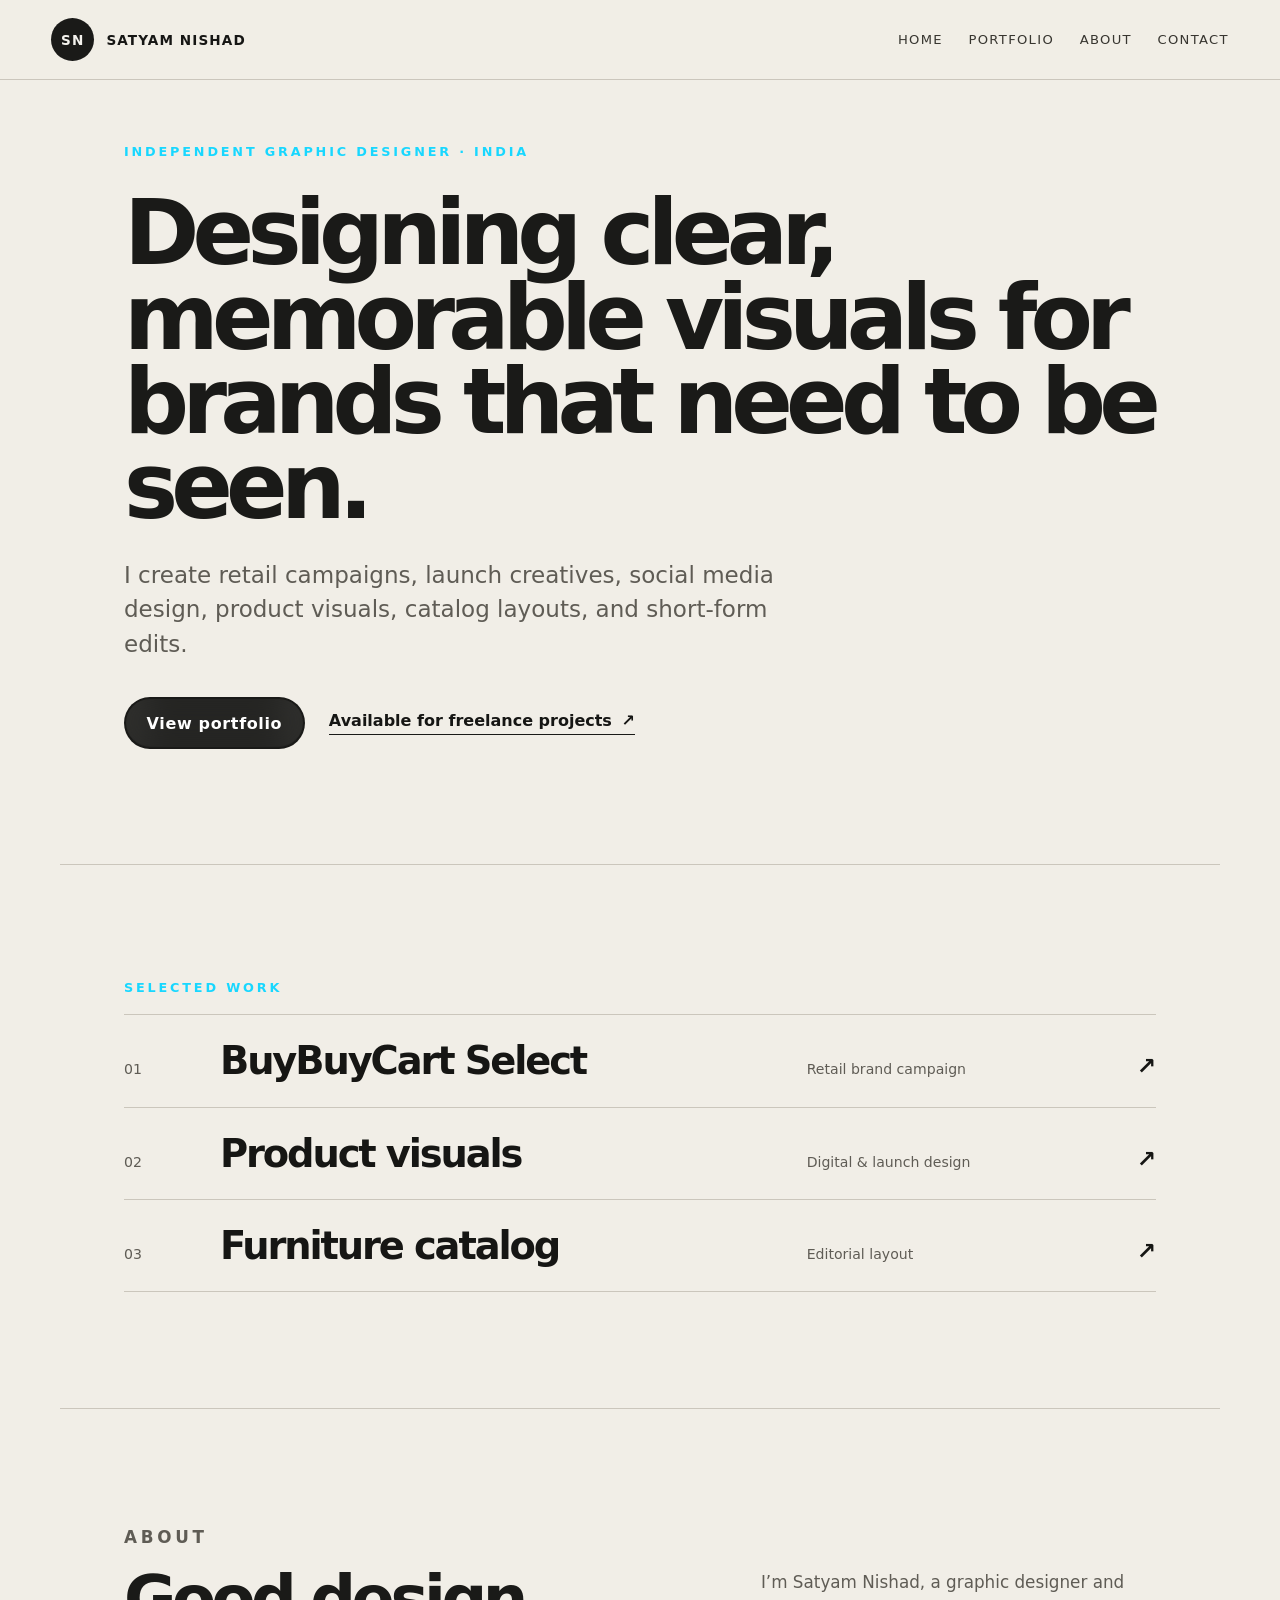
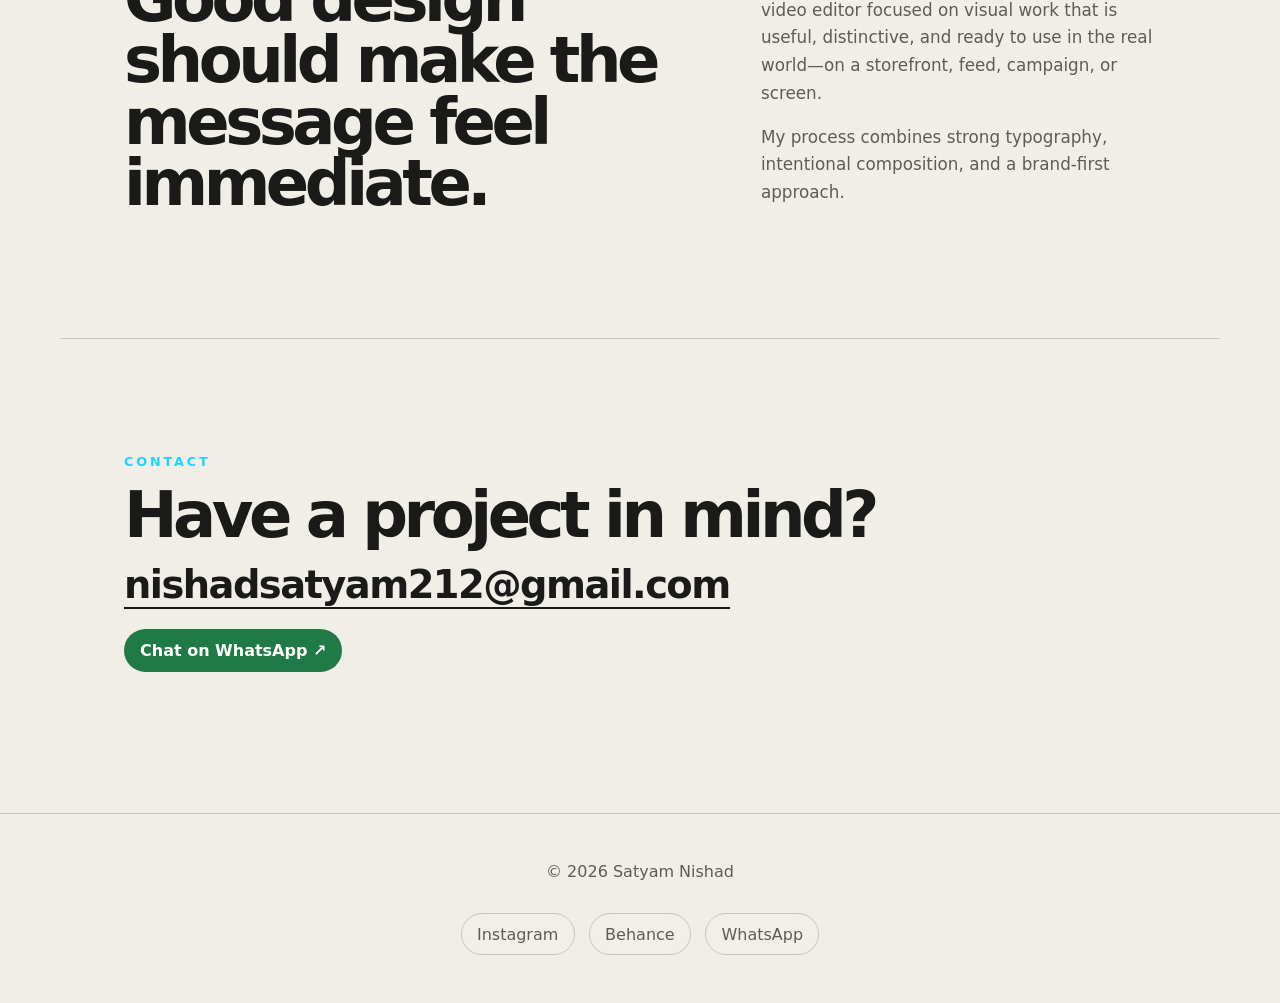
==== commit 71f3d05d: "contact section fixed" ====
--- a/index.html
+++ b/index.html
@@ -55,16 +55,17 @@
     <section class="home-contact section" id="contact">
       <p class="eyebrow reveal">Contact</p>
       <h2 class="reveal">Have a project in mind?</h2><a class="contact-email reveal"
-        href="mailto:hello@nishadsatyam212@gmail.com">hello@satyamnishad.studio</a>
+        href="mailto:nishadsatyam212@gmail.com?subject=Portfolio%20Enquiry">nishadsatyam212@gmail.com</a>
+      <a class="contact-whatsapp reveal" href="https://wa.me/918299799599?text=Hi%20Satyam%2C%20I%20would%20like%20to%20discuss%20a%20project." target="_blank" rel="noreferrer">Chat on WhatsApp ↗</a>
     </section>
   </main>
   <footer class="site-footer">
     <p>© 2026 Satyam Nishad</p>
     <div class="footer-social"><a href="https://instagram.com/" target="_blank" rel="noreferrer">Instagram</a><a
-        href="https://behance.net/" target="_blank" rel="noreferrer">Behance</a><a href="https://wa.me/" target="_blank"
+        href="https://behance.net/" target="_blank" rel="noreferrer">Behance</a><a href="https://wa.me/918299799599?text=Hi%20Satyam%2C%20I%20would%20like%20to%20discuss%20a%20project." target="_blank"
         rel="noreferrer">WhatsApp</a></div>
   </footer>
   <script src="script.js"></script>
 </body>
 
-</html>+</html>
--- a/style.css
+++ b/style.css
@@ -2096,6 +2096,23 @@
   letter-spacing: -0.04em;
 }
 
+.contact-whatsapp {
+  display: block;
+  width: fit-content;
+  margin-top: 1.25rem;
+  padding: 0.75rem 1rem;
+  border-radius: 999px;
+  background: #1f7a45;
+  color: #fff;
+  font-weight: 750;
+  transition: background 0.2s ease, transform 0.2s ease;
+}
+
+.contact-whatsapp:hover {
+  background: #176238;
+  transform: translateY(-2px);
+}
+
 .portfolio-page .portfolio-intro {
   min-height: min(560px, 68svh);
 }
